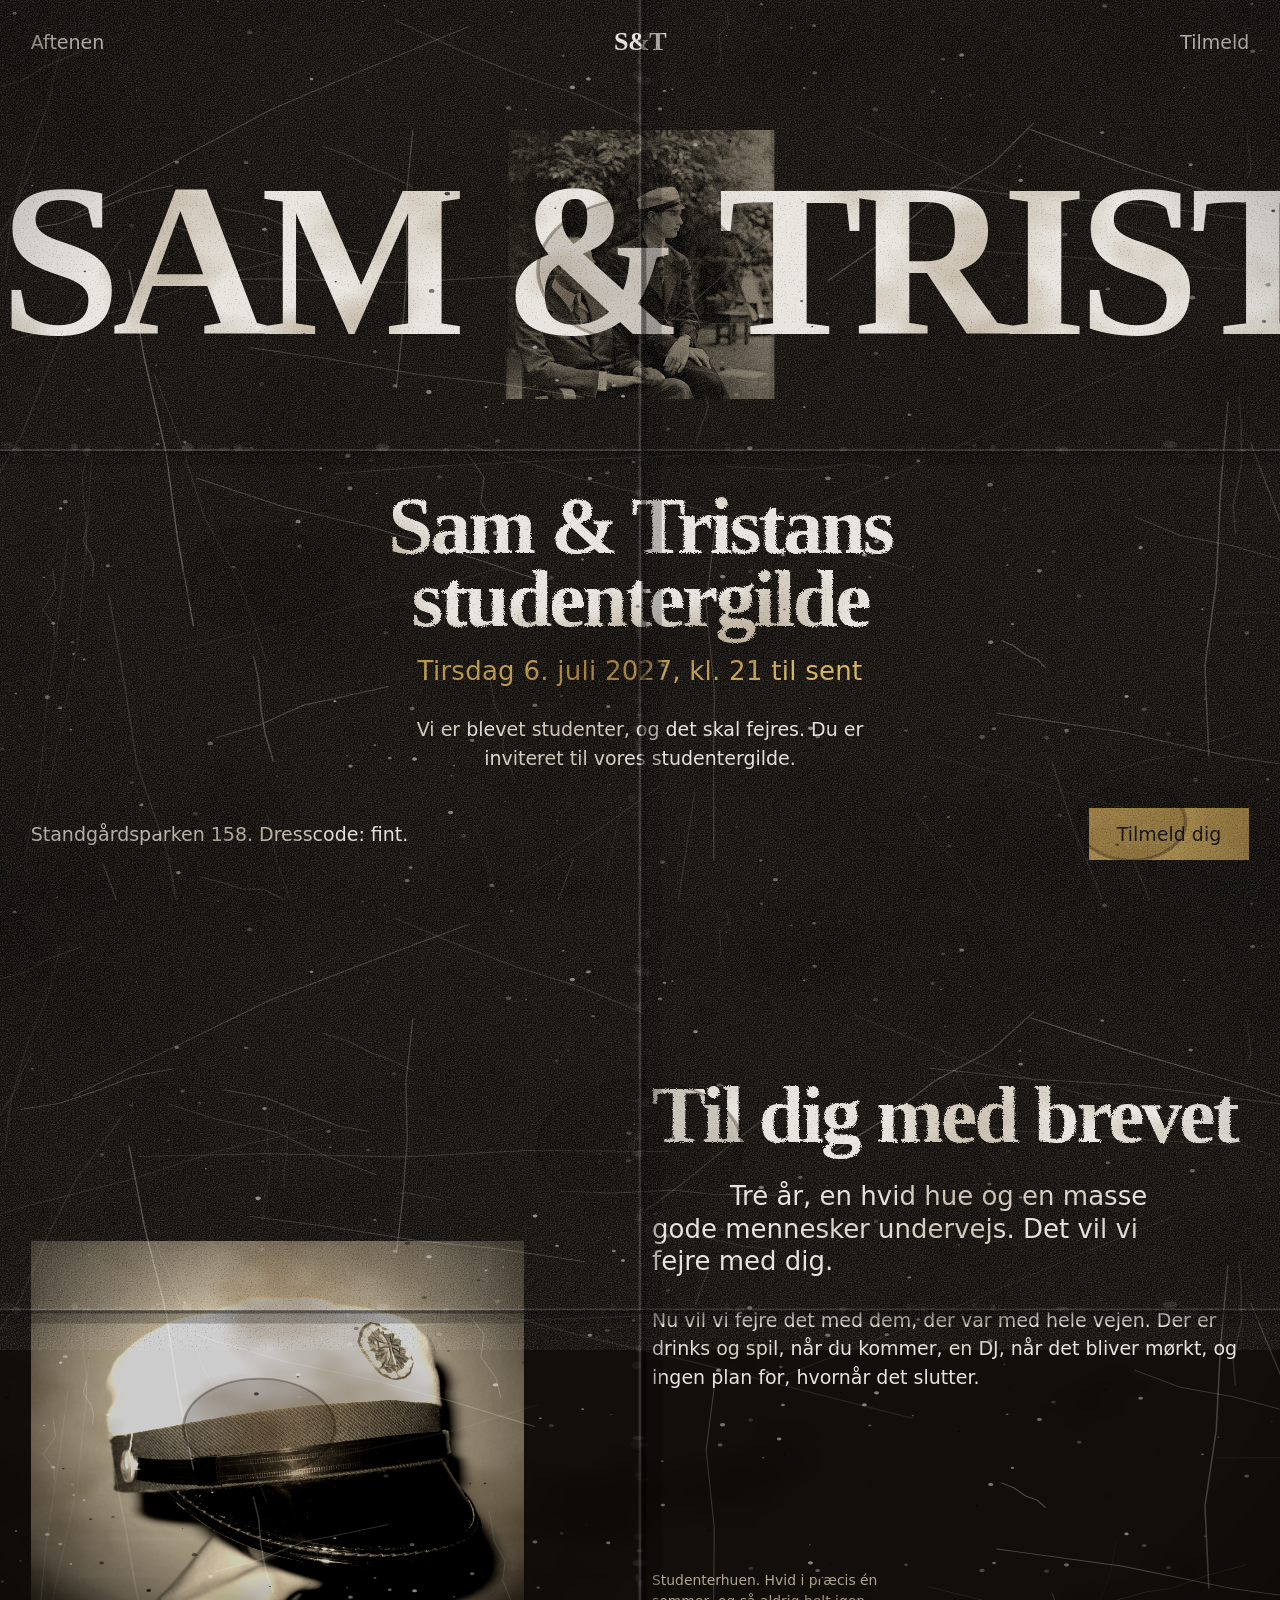
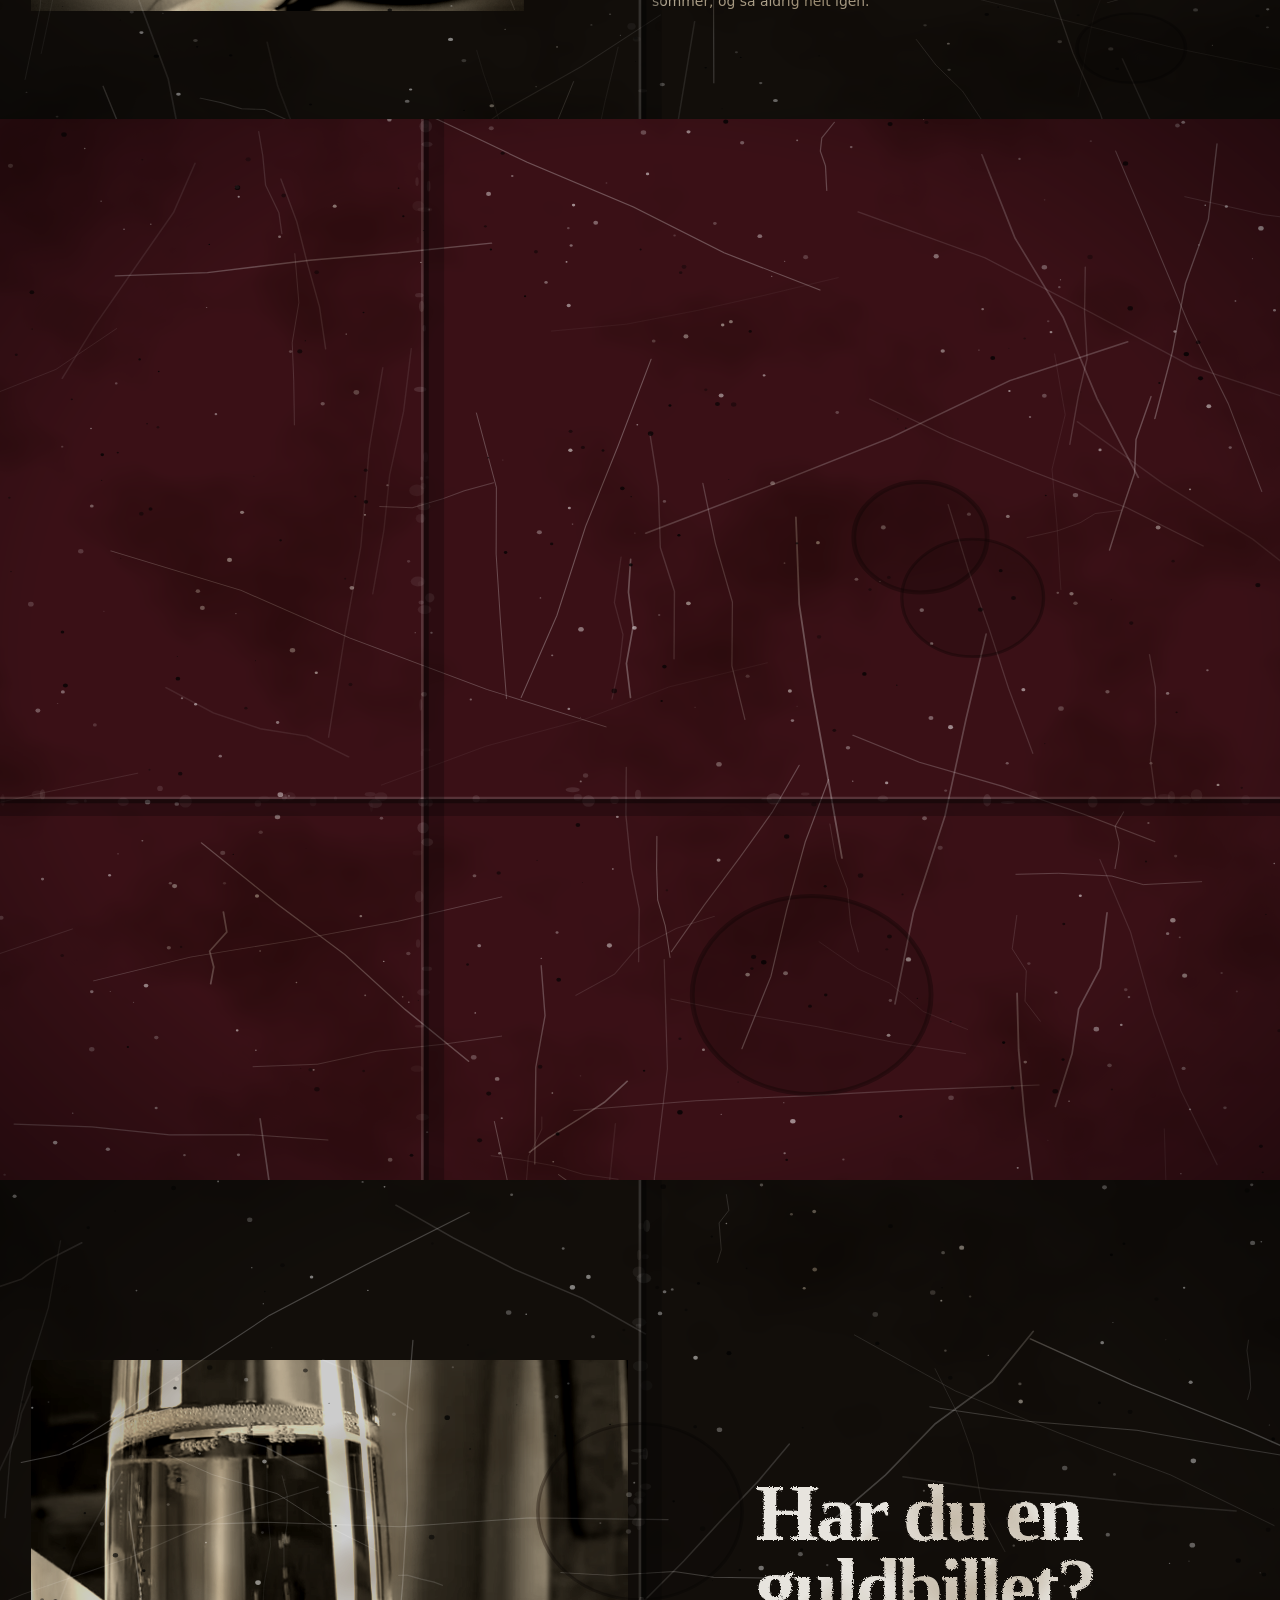
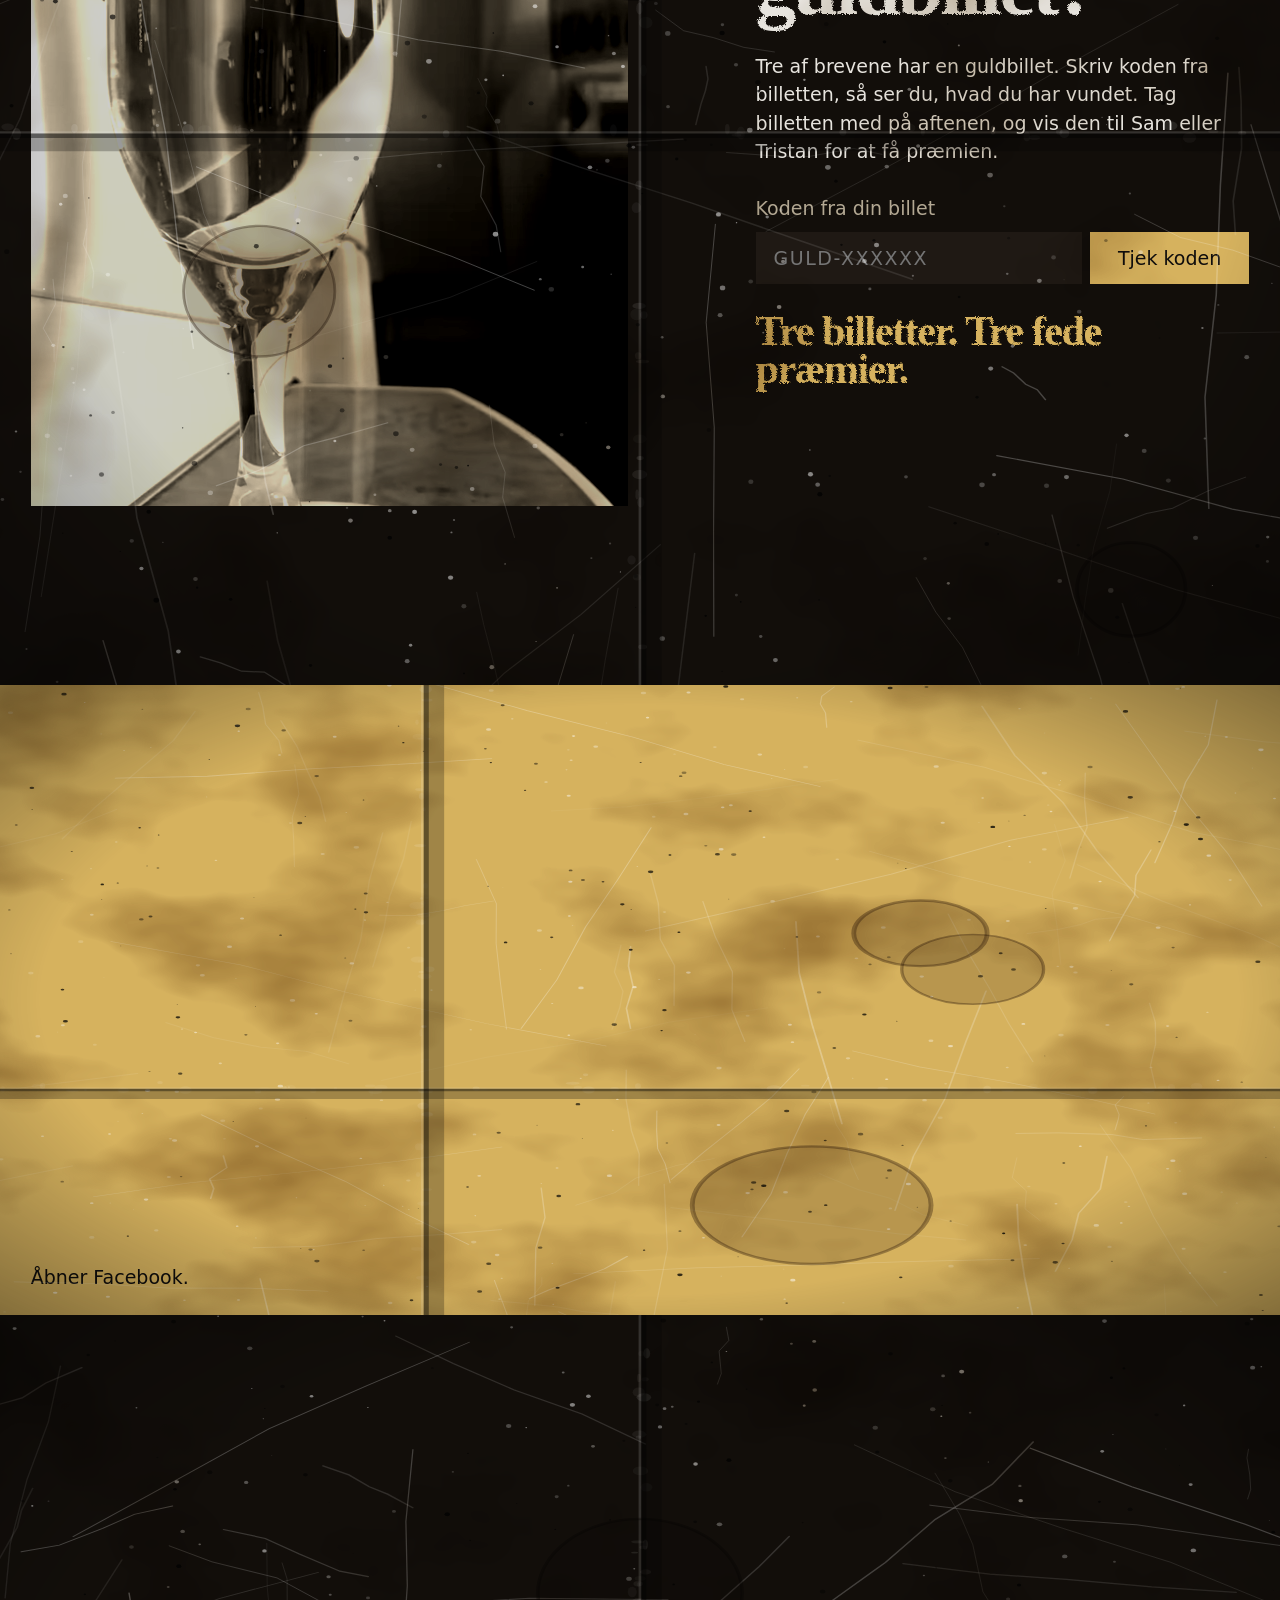
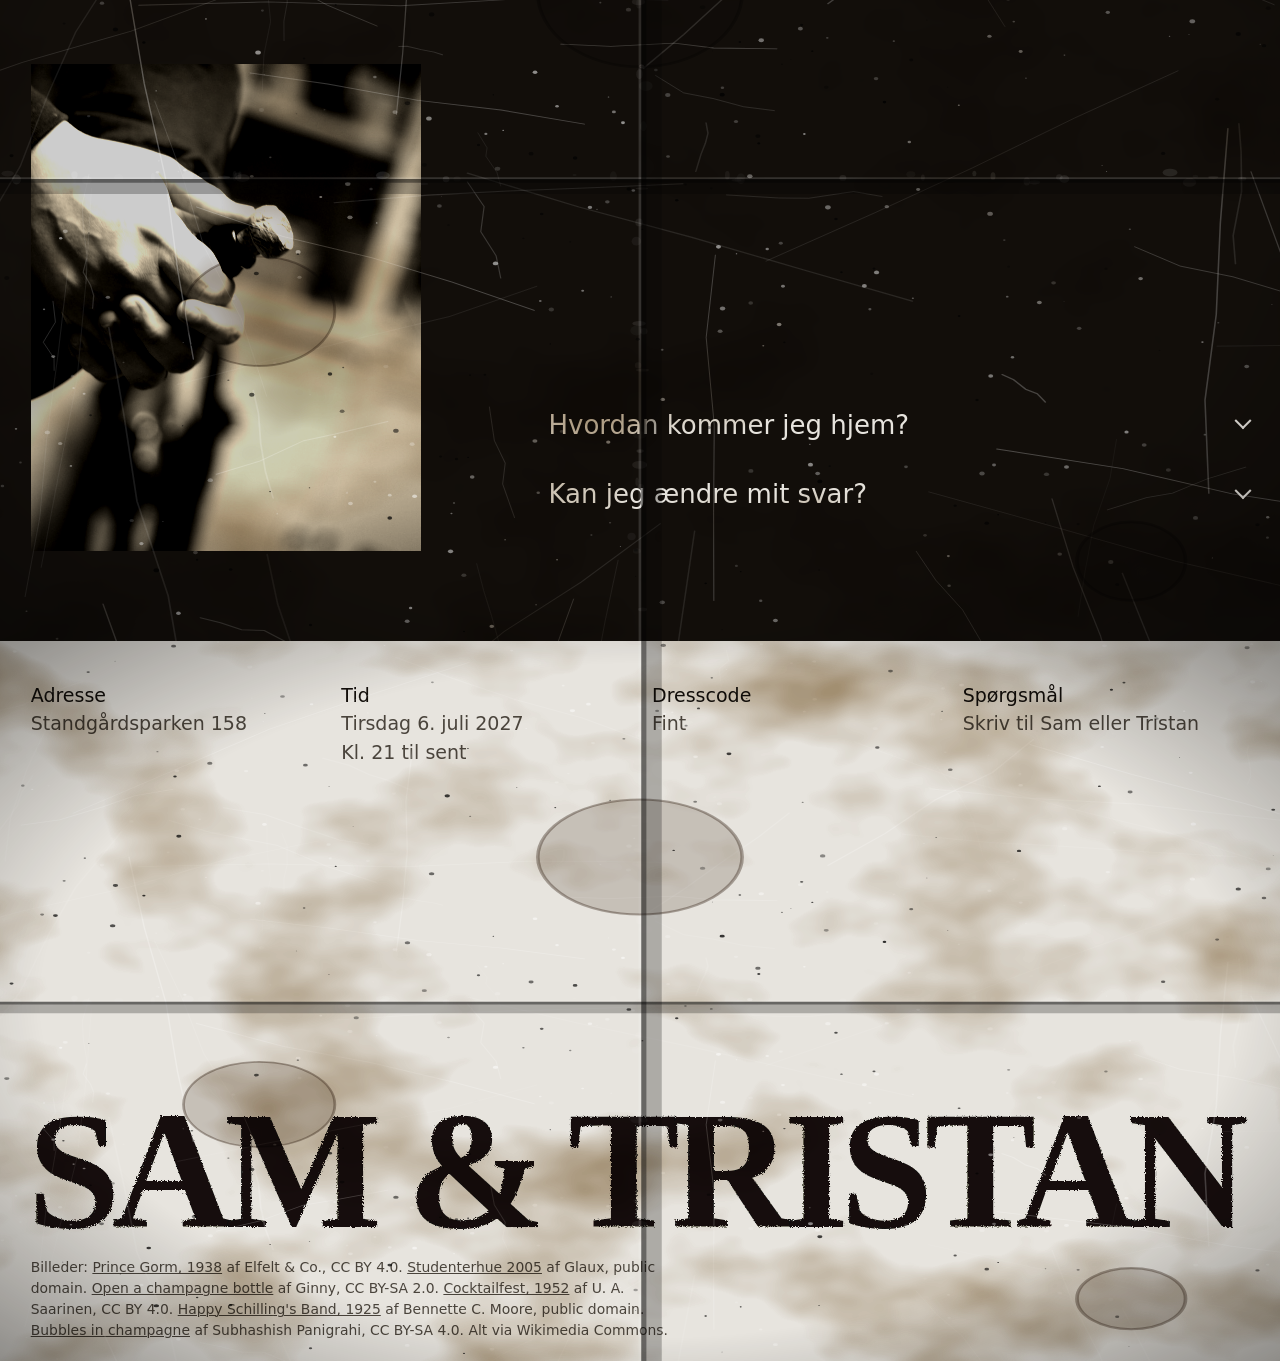
==== index.html @ 2fae8a79 "Slidt skattekort i stedet for tv-glitch: ridser, folder, pletter, slidte kanter og sepia-billeder på" ====
<!doctype html>
<html lang="da">
<head>
<meta charset="utf-8">
<meta name="viewport" content="width=device-width, initial-scale=1">
<title>Sam & Tristan Studentergilde</title>
<meta name="description" content="Sam & Tristans studentergilde. Tirsdag 6. juli 2027 kl. 21 til sent, Standgårdsparken 158. Dresscode fint.">
<meta name="robots" content="noindex">
<meta name="theme-color" content="#0f0d0c">
<link rel="preconnect" href="https://api.fontshare.com">
<link rel="preconnect" href="https://cdn.fontshare.com" crossorigin>
<link href="https://api.fontshare.com/v2/css?f[]=zodiak@800&display=swap" rel="stylesheet">
<link href="https://api.fontshare.com/v2/css?f[]=general-sans@400,500&display=swap" rel="stylesheet">
<link rel="stylesheet" href="style.css?v=7">
<script>document.documentElement.classList.add('js')</script>
</head>
<body>
<svg width="0" height="0" style="position:absolute" aria-hidden="true"><filter id="blaek" x="-2%" y="-2%" width="104%" height="104%"><feTurbulence type="fractalNoise" baseFrequency=".85" numOctaves="2" seed="7"/><feDisplacementMap in="SourceGraphic" scale="3.5"/></filter></svg>

<header class="hero">
  <nav class="topbar">
    <a href="#aftenen">Aftenen</a>
    <a class="monogram" href="#top" aria-label="Til toppen">S&amp;T</a>
    <a href="#tilmeld">Tilmeld</a>
  </nav>

  <div class="band" aria-hidden="true">
    <figure class="hero-photo">
      <img src="img/huen-1938.jpg" width="1037" height="1400" alt="">
    </figure>
    <div class="line line-ink"><div class="track"><span>Sam &amp; Tristan</span><i></i><span>Studentergilde</span><i></i><span>Sam &amp; Tristan</span><i></i><span>Studentergilde</span><i></i><span>Sam &amp; Tristan</span><i></i><span>Studentergilde</span><i></i><span>Sam &amp; Tristan</span><i></i><span>Studentergilde</span><i></i></div></div>
  </div>

  <div class="hero-copy" id="top">
    <h1 class="hero-title rough">Sam &amp; Tristans studentergilde</h1>
    <p class="hero-fact">Tirsdag 6. juli 2027, kl. 21 til sent</p>
    <p class="hero-lead">Vi er blevet studenter, og det skal fejres. Du er inviteret til vores studentergilde.</p>
  </div>

  <div class="hero-foot">
    <p>Standgårdsparken 158. Dresscode: fint.</p>
    <a class="btn" href="#tilmeld">Tilmeld dig</a>
  </div>
</header>

<main>

<section class="intro" aria-labelledby="intro-h">
  <div class="intro-text">
    <h2 id="intro-h" class="h-mid rough">Til dig med brevet</h2>
    <p class="statement">Tre år, en hvid hue og en masse gode mennesker undervejs. Det vil vi fejre med dig.</p>
    <p>Nu vil vi fejre det med dem, der var med hele vejen. Der er drinks og spil, når du kommer, en DJ, når det bliver mørkt, og ingen plan for, hvornår det slutter.</p>
  </div>
  <figure class="intro-photo">
    <img src="img/studenterhue.jpg" width="1400" height="1050" alt="En hvid studenterhue med rødt bånd og blank sort skygge" loading="lazy">
  </figure>
  <p class="intro-note">Studenterhuen. Hvid i præcis én sommer, og så aldrig helt igen.</p>
</section>

<section class="aftenen" id="aftenen" aria-labelledby="aftenen-h">
  <figure class="side side-l">
    <img src="img/orkester.jpg" width="1400" height="1093" alt="Et danseorkester i smoking poserer med instrumenter foran et flygel" loading="lazy">
  </figure>
  <div class="aftenen-col">
    <h2 id="aftenen-h" class="giant rough">Aftenen</h2>
    <div class="bars">
      <details open>
        <summary><span>Drinks, spil og hygge</span><b>21.00</b></summary>
        <ul>
          <li><span>Rød løber fra døren, og du bliver fotograferet</span><span>21.00</span></li>
          <li><span>Cocktails, øl og bobler</span><span>Hele aftenen</span></li>
          <li><span>Spil og konkurrencer</span><span>21.00 til 23.00</span></li>
          <li><span>Alkoholfrit står klar hele aftenen</span><span>Altid</span></li>
        </ul>
        <p>Kom til tiden. De første drinks er de bedste, og det er her, alle får sagt hej.</p>
      </details>
      <details>
        <summary><span>DJ set</span><b>23.00</b></summary>
        <ul>
          <li><span>Lyset går ned</span><span>23.00</span></li>
          <li><span>Tristan bag pulten</span><span>23.00 til sent</span></li>
          <li><span>Sidste sang</span><span>Når vi siger det</span></li>
        </ul>
        <p>Det er her, det går ned. Har du et ønske, så sig det til Tristan i løbet af aftenen.</p>
      </details>
      <details>
        <summary><span>Dresscode</span><b>Fint</b></summary>
        <ul>
          <li><span>Jakkesæt, skjorte eller kjole</span><span>Ja</span></li>
          <li><span>Pæne sko, du kan danse i</span><span>Ja</span></li>
          <li><span>Studenterhuen</span><span>Gerne</span></li>
        </ul>
      </details>
      <details>
        <summary><span>Stedet</span><b>Standgårdsparken 158</b></summary>
        <ul>
          <li><span>Adresse</span><span>Standgårdsparken 158</span></li>
          <li><span>Dørene åbner</span><span>21.00</span></li>
          <li><span>Svar senest</span><span>1. juli 2027</span></li>
        </ul>
        <p>Vi sender besked, hvis adressen ændrer sig. Tjek denne side igen dagen før.</p>
      </details>
      <details>
        <summary><span>Præmier</span><b>Hele natten</b></summary>
        <ul>
          <li><span>Tre guldbilletter</span><span>I brevene</span></li>
          <li><span>Præmier i løbet af natten</span><span>Overraskelse</span></li>
        </ul>
        <p>Tre af brevene har en guldbillet, og se længere nede, om din er en af dem. Der er flere ting at vinde i løbet af natten, men mere siger vi ikke.</p>
      </details>
    </div>
  </div>
  <figure class="side side-r">
    <img src="img/cocktailfest.jpg" width="1377" height="1400" alt="Gæster i hat og handsker taler sammen til en cocktailfest" loading="lazy">
  </figure>
</section>

<section class="guld" id="guldbillet" aria-labelledby="guld-h">
  <figure class="guld-photo">
    <video autoplay muted loop playsinline preload="metadata" poster="video/bobler.jpg" width="608" height="1080" aria-hidden="true"><source src="video/bobler.webm" type="video/webm"></video>
  </figure>
  <div class="guld-body">
    <h2 id="guld-h" class="h-big rough">Har du en guldbillet?</h2>
    <p>Tre af brevene har en guldbillet. Skriv koden fra billetten, så ser du, hvad du har vundet. Tag billetten med på aftenen, og vis den til Sam eller Tristan for at få præmien.</p>
    <form class="code" id="kode-form" autocomplete="off">
      <label for="kode">Koden fra din billet</label>
      <div class="code-row">
        <input id="kode" name="kode" placeholder="GULD-XXXXXX" maxlength="14" spellcheck="false" autocapitalize="characters" required>
        <button class="btn btn-gold" type="submit">Tjek koden</button>
      </div>
    </form>
    <div class="win" id="kode-svar" aria-live="polite"></div>
    <p class="h-mid rough prizes-tease">Tre billetter. Tre fede præmier.</p>
  </div>
</section>

<section class="tilmeld" id="tilmeld" aria-labelledby="tilmeld-h">
  <div class="rsvp">
    <div class="rsvp-top">
      <div>
        <h2 id="tilmeld-h" class="h-mid rough">Kommer du?</h2>
        <p>Vi samler svarene i en Facebook-begivenhed. Der kan du se, hvem der kommer, og vi skriver dér, hvis noget ændrer sig.</p>
      </div>
      <p class="rsvp-how">Tryk på Tilmeld, og svar Deltager eller Kan ikke deltage. Svar senest 1. juli 2027.</p>
    </div>
    <a class="bigword" href="https://fb.me/2iLRNu7Vm5uBAdh" target="_blank" rel="noopener"><span class="bw-text rough">Tilmeld</span><svg viewBox="0 0 48 48" aria-hidden="true"><path d="M12 36 36 12M16 12h20v20" fill="none" stroke="currentColor" stroke-width="4"/></svg></a>
    <p class="rsvp-hint">Åbner Facebook.</p>
  </div>
</section>

<section class="faq" aria-labelledby="faq-h">
  <h2 id="faq-h" class="h-big rough">Det du nok vil vide</h2>
  <figure class="faq-photo">
    <img src="img/champagne.jpg" width="1400" height="933" alt="Hænder der åbner en flaske champagne" loading="lazy">
  </figure>
  <div class="qs">
    <details><summary>Hvad betyder dresscode fint?</summary><p>Jakkesæt, skjorte eller kjole og sko, du kan danse i. Tænk middag et pænt sted. Studenterhuen må gerne komme med.</p></details>
    <details><summary>Må jeg tage nogen med?</summary><p>Invitationen gælder dig. Vil du gerne have en med, så skriv til en af os først, så finder vi ud af det.</p></details>
    <details><summary>Skal jeg have en gave med?</summary><p>Nej. Kom i godt humør og i fint tøj. Vil du alligevel have noget med, er en flaske altid velkommen i baren.</p></details>
    <details><summary>Hvad gør jeg med guldbilletten?</summary><p>Tag den med på aftenen, og vis den til Sam eller Tristan. Så får du præmien. Uden billet, ingen præmie.</p></details>
    <details><summary>Bliver der taget billeder?</summary><p>Ja. Der er rød løber fra døren, og vi har fotografer klar, når du ankommer. Billederne deler vi her på siden efter festen.</p></details>
    <details><summary>Hvordan kommer jeg hjem?</summary><p>Lav en aftale før du tager afsted, om kørsel, cykel eller taxa. Vi hjælper gerne med at ringe efter en vogn.</p></details>
    <details><summary>Kan jeg ændre mit svar?</summary><p>Ja. Gå ind på Facebook-begivenheden, og skift dit svar. Det kan du gøre helt frem til festen.</p></details>
  </div>
</section>

</main>

<footer class="foot">
  <div class="foot-cols">
    <div><p>Adresse</p><p>Standgårdsparken 158</p></div>
    <div><p>Tid</p><p>Tirsdag 6. juli 2027</p><p>Kl. 21 til sent</p></div>
    <div><p>Dresscode</p><p>Fint</p></div>
    <div><p>Spørgsmål</p><p>Skriv til Sam eller Tristan</p></div>
  </div>
  <p class="wordmark rough" aria-hidden="true">Sam &amp; Tristan</p>
  <p class="credits">Billeder: <a href="https://commons.wikimedia.org/wiki/File:Prince_Harald_and_Prince_Gorm_of_Denmark,_1938.jpg">Prince Gorm, 1938</a> af Elfelt &amp; Co., CC BY 4.0. <a href="https://commons.wikimedia.org/wiki/File:Studenterhue_gymnasiet_2005.JPG">Studenterhue 2005</a> af Glaux, public domain. <a href="https://commons.wikimedia.org/w/index.php?curid=91272451">Open a champagne bottle</a> af Ginny, CC BY-SA 2.0. <a href="https://commons.wikimedia.org/wiki/File:President_Paasikivi%27s_cocktail_party_for_guests_of_the_Olympic_Games_1952_(JOKAUAS2_1447-5).tif">Cocktailfest, 1952</a> af U. A. Saarinen, CC BY 4.0. <a href="https://commons.wikimedia.org/wiki/File:Happy_Schilling%27s_Band_at_the_Beverly_Gardens.jpg">Happy Schilling's Band, 1925</a> af Bennette C. Moore, public domain. <a href="https://commons.wikimedia.org/wiki/File:Bubbles_in_champagne.webm">Bubbles in champagne</a> af Subhashish Panigrahi, CC BY-SA 4.0. Alt via Wikimedia Commons.</p>
</footer>

<script src="app.js?v=4"></script>
</body>
</html>
---- style.css ----
:root {
  --bg: #0f0d0c;
  --surface: #1c1916;
  --ink: #e7e4de;
  --muted: #b3a893;
  --accent: #d6b25e;
  --accent-ink: #0f0d0c;
  --wine: #3a1016;
  --wine-step: #4b1820;

  --display: "Gambarino", "Times New Roman", serif;
  --text: "General Sans", system-ui, sans-serif;

  --step-small: clamp(0.8125rem, 0.79rem + 0.1vw, 0.875rem);
  --step-body: clamp(1.0625rem, 1rem + 0.25vw, 1.1875rem);
  --step-lead: clamp(1.25rem, 1.1rem + 0.7vw, 1.625rem);
  --step-head: clamp(2rem, 1.3rem + 3.2vw, 4rem);

  --m: clamp(20px, 2.4vw, 32px);
  --gap: clamp(120px, 14vw, 200px);
  --ease: cubic-bezier(.2, .7, .2, 1);
  --grain: url("data:image/svg+xml,%3Csvg xmlns='http://www.w3.org/2000/svg' width='220' height='220'%3E%3Cfilter id='n'%3E%3CfeTurbulence type='fractalNoise' baseFrequency='.9' numOctaves='3' stitchTiles='stitch'/%3E%3CfeColorMatrix type='saturate' values='0'/%3E%3C/filter%3E%3Crect width='100%25' height='100%25' filter='url(%23n)' opacity='.16'/%3E%3C/svg%3E");
}

*, *::before, *::after { box-sizing: border-box; }
html { -webkit-text-size-adjust: 100%; scroll-behavior: smooth; }
body {
  margin: 0;
  background: var(--bg);
  color: var(--ink);
  font: 400 var(--step-body)/1.5 var(--text);
  overflow-x: clip;
  background-image: var(--grain);
}
img { display: block; max-width: 100%; height: auto; }
h1, h2, h3, p, figure, dl, dd, ul { margin: 0; padding: 0; }
ul { list-style: none; }
a { color: inherit; }
::selection { background: var(--accent); color: var(--accent-ink); }
:focus-visible { outline: 3px solid var(--accent); outline-offset: 3px; }

.sr {
  position: absolute; width: 1px; height: 1px; overflow: hidden; /* taste-skill-ignore */
  clip: rect(0 0 0 0); white-space: nowrap;
}


/* Alle fotos får samme rå sort-hvide behandling */
figure { position: relative; overflow: hidden; background: var(--surface); }
figure::after {
  content: ""; position: absolute; inset: 0; pointer-events: none;
  background-image: var(--grain), var(--grain); background-size: 220px, 140px;
  mix-blend-mode: overlay; opacity: .9;
}
figure img, figure video {
  display: block;
  width: 100%; height: 100%; object-fit: cover;
  filter: grayscale(1) contrast(1.3) brightness(.9);
}

.h-big {
  font: 400 var(--step-head)/.95 var(--display);
  letter-spacing: -.02em;
  max-width: 14ch;
}
.h-mid {
  font: 400 var(--step-head)/.95 var(--display);
  letter-spacing: -.02em;
}

.btn {
  display: inline-flex; align-items: center; justify-content: center;
  min-height: 52px; padding: 0 28px;
  background: var(--accent); color: var(--accent-ink);
  font: 500 var(--step-body)/1 var(--text); text-decoration: none;
  border: 0; border-radius: 0; cursor: pointer;
  transition: background-color .18s, color .18s, transform .18s var(--ease);
}
.btn:hover { background: var(--ink); }
.btn:active { transform: scale(.97); }

/* ---------- Hero ---------- */
.hero {
  --sq: clamp(240px, 24vw, 360px);
  --fs: clamp(120px, 15vw, 230px);
  position: relative;
  min-height: 100svh;
  display: grid;
  grid-template-rows: auto 1fr auto auto;
  padding: 0 0 40px;
}
.topbar {
  display: grid; grid-template-columns: 1fr auto 1fr; align-items: center;
  padding: 28px var(--m) 0;
}
.topbar a { text-decoration: none; transition: color .18s; }
.topbar a:hover { color: var(--accent); }
.topbar a:last-child { justify-self: end; }
.monogram { font: 400 var(--step-lead)/1 var(--display); letter-spacing: -.02em; }

.band {
  position: relative; align-self: center;
  height: var(--sq);
  margin-top: 6vh;
  display: grid; place-items: center;
}
.hero-photo {
  position: absolute; left: 50%; top: 0;
  width: var(--sq); height: var(--sq);
  transform: translateX(-50%);
}
.hero-photo img {
  object-position: 68% 14%;
  filter: grayscale(1) contrast(1.25) brightness(.6);
  animation: drift 18s ease-in-out infinite alternate;
}
.line {
  position: absolute; left: 0; right: 0; top: 50%;
  transform: translateY(-52%);
  overflow: hidden; white-space: nowrap;
  font: 400 var(--fs)/1 var(--display);
  letter-spacing: -.03em;
}

.track {
  display: inline-flex; align-items: center; gap: .28em;
  padding-right: .28em;
  animation: slide 60s linear infinite;
}
.track i {
  display: inline-block; width: .16em; height: .16em;
  border-radius: 50%; background: currentColor;
}
@keyframes slide { to { transform: translateX(-50%); } }
@keyframes drift { from { transform: scale(1.02); } to { transform: scale(1.1) translateY(-2%); } }

.hero-copy {
  text-align: center;
  padding: 64px var(--m) 48px;
  display: grid; justify-items: center; gap: 16px;
}
.hero-title { font: 400 var(--step-head)/.95 var(--display); letter-spacing: -.02em; }
.hero-fact { font-size: var(--step-lead); color: var(--accent); }
.hero-lead { max-width: 40ch; margin-top: 8px; }
.hero-foot {
  display: flex; justify-content: space-between; align-items: center; gap: 24px;
  padding: 0 var(--m);
}

/* ---------- Intro ---------- */
.intro {
  display: grid;
  grid-template-columns: repeat(12, 1fr);
  column-gap: 24px;
  padding: var(--gap) var(--m) calc(var(--gap) * .6);
}
.intro-text { grid-column: 7 / 13; display: grid; gap: 28px; align-content: start; }
.statement {
  font-size: var(--step-lead);
  line-height: 1.25; text-indent: 3em; max-width: 30ch;
}
.intro-text p:last-child { max-width: 52ch; }
.intro-photo {
  grid-column: 1 / 6; grid-row: 1 / 3;
  aspect-ratio: 4 / 3; align-self: start;
  margin-top: 18vh;
}
.intro-note {
  grid-column: 7 / 10; grid-row: 2;
  align-self: end; font-size: var(--step-small); color: var(--muted); max-width: 26ch;
}

/* ---------- Aftenen ---------- */
.aftenen {
  background: var(--wine);
  display: grid;
  grid-template-columns: 1fr minmax(0, 600px) 1fr;
  gap: clamp(24px, 3vw, 56px);
  padding: var(--gap) var(--m);
  align-items: start;
}
.side { aspect-ratio: 4 / 5; }
.side-l { margin-top: 30vh; }
.side-r { margin-top: 8vh; }
.aftenen-col { container-type: inline-size; }
.giant {
  font: 400 27cqw/.8 var(--display);
  letter-spacing: -.04em;
  margin-left: -.03em;
}
.bars { margin-top: 28px; display: grid; gap: 6px; }
.bars details { background: var(--wine-step); }
.bars summary {
  list-style: none; cursor: pointer;
  display: grid; grid-template-columns: minmax(0, 1fr) auto minmax(0, 1fr); align-items: center; gap: 16px;
  min-height: 60px; padding: 0 20px;
  font-weight: 500;
  transition: background-color .18s;
}
.bars summary::-webkit-details-marker { display: none; }
.bars summary b { justify-self: center; text-align: center; font-weight: 400; color: var(--muted); font-variant-numeric: tabular-nums; }
.bars summary::after { justify-self: end; content: "+"; font: 400 var(--step-lead)/1 var(--text); margin-left: 8px; transition: transform .25s var(--ease); }
.bars details[open] summary::after { transform: rotate(45deg); }
.bars summary:hover { background: #561d26; }
.bars ul { padding: 4px 20px 0; display: grid; gap: 14px; }
.bars li { display: flex; justify-content: space-between; gap: 16px; font-variant-numeric: tabular-nums; }
.bars li span:last-child { text-align: right; color: var(--muted); }
.bars details p { padding: 16px 20px 22px; max-width: 48ch; }
.bars details ul:last-child { padding-bottom: 22px; }

/* ---------- Guldbillet ---------- */
.guld {
  display: grid;
  grid-template-columns: repeat(12, 1fr);
  column-gap: 24px;
  padding: var(--gap) var(--m);
  align-items: center;
}
.guld-photo { grid-column: 1 / 7; aspect-ratio: 4 / 5; }
.guld-photo img { object-position: 40% 50%; }
.guld-body { grid-column: 8 / 13; display: grid; gap: 28px; }
.guld-body > p { max-width: 46ch; }
.code label { display: block; margin-bottom: 10px; color: var(--muted); }
.code-row { display: flex; gap: 8px; flex-wrap: wrap; }
.code input {
  flex: 1 1 200px; min-height: 52px; padding: 0 16px;
  background: var(--surface); color: var(--ink);
  border: 2px solid var(--surface); border-radius: 0;
  font: 500 var(--step-body)/1 var(--text); letter-spacing: .08em; text-transform: uppercase;
  transition: border-color .18s;
}
.code input:focus { outline: none; border-color: var(--accent); }
.win:empty { display: none; }
.win {
  padding: 24px; background: var(--surface);
}
.win.ja { background: var(--accent); color: var(--accent-ink); }
.win strong { display: block; font: 400 var(--step-head)/.95 var(--display); letter-spacing: -.02em; margin-bottom: 12px; }
.prizes { display: grid; grid-template-columns: repeat(3, 1fr); gap: 20px; }
.prizes dt { font: 400 var(--step-lead)/1.05 var(--display); margin-bottom: 8px; color: var(--accent); }
.prizes dd { font-size: var(--step-small); color: var(--muted); }

/* ---------- Tilmeld ---------- */
.tilmeld { background: var(--accent) var(--grain); color: var(--accent-ink); }
.aftenen { background-image: var(--grain); }
.rsvp { padding: 48px var(--m) 24px; min-height: 70svh; display: grid; grid-template-rows: auto 1fr auto auto; }
.rsvp-top { display: grid; grid-template-columns: 1fr 1fr; gap: 40px; align-items: start; }
.rsvp-top p { margin-top: 14px; max-width: 40ch; }
.rsvp-top .rsvp-how { margin-top: 0; font-size: var(--step-lead); line-height: 1.3; max-width: 26ch; }
.bigword {
  grid-row: 3; align-self: end;
  display: flex; align-items: flex-end; justify-content: space-between; gap: 2vw;
  width: 100%; margin-top: 48px;
  color: inherit; text-decoration: none;
  font: 400 24vw/.78 var(--display); letter-spacing: -.045em;
  transition: color .15s;
}
.bigword svg { width: clamp(32px, 4vw, 56px); flex: none; margin-bottom: 2.4vw; transition: transform .25s var(--ease); }
.bigword:hover, .bigword:focus-visible { color: var(--ink); outline: none; }
.bigword:hover svg { transform: translate(6px, -6px); }
.bigword:active .bw-text { transform: scale(.985); }
.bw-text { display: inline-block; transform-origin: left bottom; transition: transform .15s; }
.rsvp-hint { grid-row: 4; margin-top: 12px; }

/* ---------- FAQ ---------- */
.faq {
  display: grid; grid-template-columns: repeat(12, 1fr); column-gap: 24px;
  padding: var(--gap) var(--m) calc(var(--gap) * .5);
}
.faq h2 { grid-column: 1 / 13; max-width: none; }
.qs { grid-column: 6 / 13; grid-row: 2; margin-top: 80px; display: grid; gap: 12px; align-content: start; }
.faq-photo { grid-column: 1 / 5; grid-row: 2; margin-top: 96px; aspect-ratio: 4 / 5; }
.faq-photo img { object-position: 55% 50%; }
.qs details { margin: 0 calc(min(24px, var(--m)) * -1); padding: 12px min(24px, var(--m)); transition: background-color .2s; }
.qs details[open] { background: var(--surface); }
.qs summary {
  list-style: none; cursor: pointer;
  display: flex; justify-content: space-between; align-items: center; gap: 20px;
  font-size: var(--step-lead); line-height: 1.3;
  transition: color .18s;
}
.qs summary:hover { color: var(--accent); }
.qs summary::-webkit-details-marker { display: none; }
.qs summary::after {
  content: ""; flex: none; width: 12px; height: 12px;
  border-right: 2px solid currentColor; border-bottom: 2px solid currentColor;
  transform: rotate(45deg) translate(-3px, -3px); transition: transform .25s var(--ease);
}
.qs details[open] summary::after { transform: rotate(225deg); }
.qs p { padding: 14px 0 8px; max-width: 48ch; }

/* ---------- Footer ---------- */
.foot {
  min-height: 80svh;
  display: grid; grid-template-rows: auto 1fr auto auto;
  background: var(--ink) var(--grain); color: var(--bg);
  padding: 40px var(--m) 20px;
}
.foot-cols { display: grid; grid-template-columns: repeat(4, 1fr); gap: 24px; }

.foot-cols p:first-child { font-weight: 500; }
.foot-cols p + p { color: #4a443c; }
.wordmark {
  grid-row: 3; justify-self: start; width: max-content;
  font: 400 15.6vw/.8 var(--display); letter-spacing: -.04em;
  white-space: nowrap; margin-left: -.02em;
}
.credits { grid-row: 4; margin-top: 20px; font-size: var(--step-small); color: #4a443c; max-width: 75ch; }
.credits a { text-decoration-thickness: 1px; }

/* ---------- Motion ---------- */
.js .rv { opacity: 0; transform: translateY(24px); transition: opacity .8s var(--ease), transform .8s var(--ease); transition-delay: var(--d, 0ms); }
.js .rv.in { opacity: 1; transform: none; }

@media (prefers-reduced-motion: reduce) {
  html { scroll-behavior: auto; }
  .track { animation: none; }
  .hero-photo img { animation: none; }
  .js .rv { opacity: 1; transform: none; transition: none; }
}

/* ---------- Tablet ---------- */
@media (max-width: 1000px) {
  .aftenen { grid-template-columns: 1fr 1fr; }
  .aftenen-col { grid-column: 1 / 3; grid-row: 1; }
  .side-l, .side-r { margin-top: 0; }
  .guld-photo { grid-column: 1 / 13; aspect-ratio: 16 / 10; margin-bottom: 48px; }
  .guld-body { grid-column: 1 / 13; }
  .qs { grid-column: 5 / 13; }
  .foot { min-height: 0; row-gap: 20svh; }
}

/* ---------- Telefon ---------- */
@media (max-width: 640px) {
  .hero { --sq: 46vw; --fs: 30vw; padding-bottom: 20px; }
  .band { margin-top: 10vh; }
  .hero-copy { padding: 56px var(--m) 32px; }

  .hero-foot { flex-direction: column; align-items: stretch; text-align: center; gap: 16px; }
  .hero-foot .btn { width: 100%; }

  .intro { display: block; }
  .statement { text-indent: 0; }
  .intro-photo { width: 64%; margin: 48px 0 0 auto; aspect-ratio: 4 / 5; }
  .intro-note { margin-top: 16px; }

  .aftenen { padding-left: 16px; padding-right: 16px; gap: 16px; }
  .side { aspect-ratio: 1; }

  .guld-photo { aspect-ratio: 4 / 5; }
  .prizes { grid-template-columns: 1fr; gap: 16px; }

  .rsvp { min-height: 0; }
  .rsvp-top { grid-template-columns: 1fr; gap: 28px; }
  .bigword { font-size: 25vw; margin-top: 56px; }

  .qs { grid-column: 1 / 13; grid-row: 3; margin-top: 48px; }
  .faq-photo { grid-column: 4 / 13; margin-top: 40px; }
  .qs details { margin: 0 calc(var(--m) * -1); padding: 12px var(--m); }


  .foot-cols { grid-template-columns: 1fr 1fr; row-gap: 32px; }
}

/* ---------- Rå udgave: tungere skrift, grovere korn ----------
   Alt herunder kan slettes for at komme tilbage til den rolige udgave. */
:root {
  --display: "Zodiak", "Gambarino", "Times New Roman", serif;
  --step-head: clamp(2.5rem, 1.4rem + 4.6vw, 5.75rem);
  --grain: url("data:image/svg+xml,%3Csvg xmlns='http://www.w3.org/2000/svg' width='260' height='260'%3E%3Cfilter id='n'%3E%3CfeTurbulence type='fractalNoise' baseFrequency='.62' numOctaves='3' stitchTiles='stitch'/%3E%3CfeColorMatrix type='saturate' values='0'/%3E%3C/filter%3E%3Crect width='100%25' height='100%25' filter='url(%23n)' opacity='.3'/%3E%3C/svg%3E");
}
body { background-size: 260px; }
figure::after { background-size: 260px, 120px; opacity: 1; }
figure img, figure video { filter: grayscale(1) contrast(1.6) brightness(.82); }
.hero-photo img { filter: grayscale(1) contrast(1.5) brightness(.55); }

.hero-title, .h-big, .h-mid, .giant, .win strong, .prizes dt, .monogram, .wordmark, .line, .bigword {
  font-weight: 800;
}
.rough { filter: url(#blaek); }

.hero { --fs: clamp(130px, 17vw, 280px); }
.line { text-transform: uppercase; letter-spacing: -.04em; }
.hero-title { letter-spacing: -.035em; line-height: .9; max-width: 16ch; }
.h-big, .h-mid { letter-spacing: -.035em; line-height: .9; }
.aftenen-col { min-width: 0; }
.giant { font-size: 19.5cqw; text-transform: uppercase; letter-spacing: -.05em; line-height: .82; }
.bigword { font-size: 17vw; text-transform: uppercase; letter-spacing: -.05em; }
.hero { --sq: clamp(220px, 21vw, 320px); }
.hero-copy { padding-top: 44px; padding-bottom: 36px; }
.band { margin-top: 3vh; }
.wordmark { text-transform: uppercase; letter-spacing: -.05em; }
.hero-fact { font-weight: 500; letter-spacing: .01em; }
.prizes-tease { color: var(--accent); font-size: clamp(1.75rem, 1.2rem + 1.8vw, 2.75rem); }

@media (max-width: 1000px) {
  .aftenen { grid-template-columns: minmax(0, 1fr) minmax(0, 1fr); }
  .bigword { font-size: 15vw; }
  .rsvp-top .rsvp-how { font-size: var(--step-body); }
}
@media (max-width: 640px) {
  .hero { --fs: 26vw; }
  .bigword { font-size: 16vw; }
  .hero { --sq: 46vw; }
}

/* ---------- Filmkorn over alt ----------
   Ét lag korn ligger over hele siden, også tekst og billeder, i stedet for korn i baggrundene.
   Slet denne blok for at komme tilbage til korn kun i baggrunden. */
:root {
  --film: url("data:image/svg+xml,%3Csvg xmlns='http://www.w3.org/2000/svg' width='240' height='240'%3E%3Cfilter id='f'%3E%3CfeTurbulence type='fractalNoise' baseFrequency='.78' numOctaves='3' stitchTiles='stitch'/%3E%3CfeColorMatrix type='saturate' values='0'/%3E%3CfeComponentTransfer%3E%3CfeFuncR type='linear' slope='3.2' intercept='-1.1'/%3E%3CfeFuncG type='linear' slope='3.2' intercept='-1.1'/%3E%3CfeFuncB type='linear' slope='3.2' intercept='-1.1'/%3E%3C/feComponentTransfer%3E%3C/filter%3E%3Crect width='100%25' height='100%25' filter='url(%23f)'/%3E%3C/svg%3E");
}
body, .aftenen, .tilmeld, .foot { background-image: none; }
figure::after { display: none; }
body::after {
  content: ""; position: fixed; z-index: 100; pointer-events: none;
  inset: -50%; width: 200%; height: 200%;
  background-image: var(--film); background-size: 240px;
  opacity: .22; mix-blend-mode: hard-light;
  animation: korn 1s steps(8) infinite;
  will-change: transform;
}
@keyframes korn {
  0% { transform: translate(0, 0); }
  12% { transform: translate(-3%, 2%); }
  25% { transform: translate(2%, -4%); }
  37% { transform: translate(-4%, -1%); }
  50% { transform: translate(3%, 3%); }
  62% { transform: translate(-2%, 4%); }
  75% { transform: translate(4%, -2%); }
  87% { transform: translate(-1%, -3%); }
  100% { transform: translate(0, 0); }
}
@media (prefers-reduced-motion: reduce) { body::after { animation: none; } }

/* ---------- Slidt skattekort: ridser, folder, pletter og slidte kanter ----------
   Teksturerne laves af tools/slid.py. Slet denne blok for at fjerne looket. */
:root { --bg: #120e0a; --surface: #1f1914; }
.hero, main > section, .foot { position: relative; }
.hero::before, main > section::before, .foot::before,
.hero::after, main > section::after, .foot::after {
  content: ""; position: absolute; inset: 0; z-index: 3; pointer-events: none;
  background-size: 100% 100%; background-repeat: no-repeat;
}
.hero::before, main > section::before, .foot::before { background-image: url(img/slid-lys-a.svg); mix-blend-mode: screen; opacity: .9; }
.hero::after, main > section::after, .foot::after { background-image: url(img/slid-mork-a.svg); mix-blend-mode: multiply; }
main > section:nth-child(even)::before { background-image: url(img/slid-lys-b.svg); }
main > section:nth-child(even)::after { background-image: url(img/slid-mork-b.svg); }
figure img, figure video { filter: grayscale(1) sepia(.5) contrast(1.45) brightness(.8); }
.hero-photo img { filter: grayscale(1) sepia(.5) contrast(1.4) brightness(.55); }
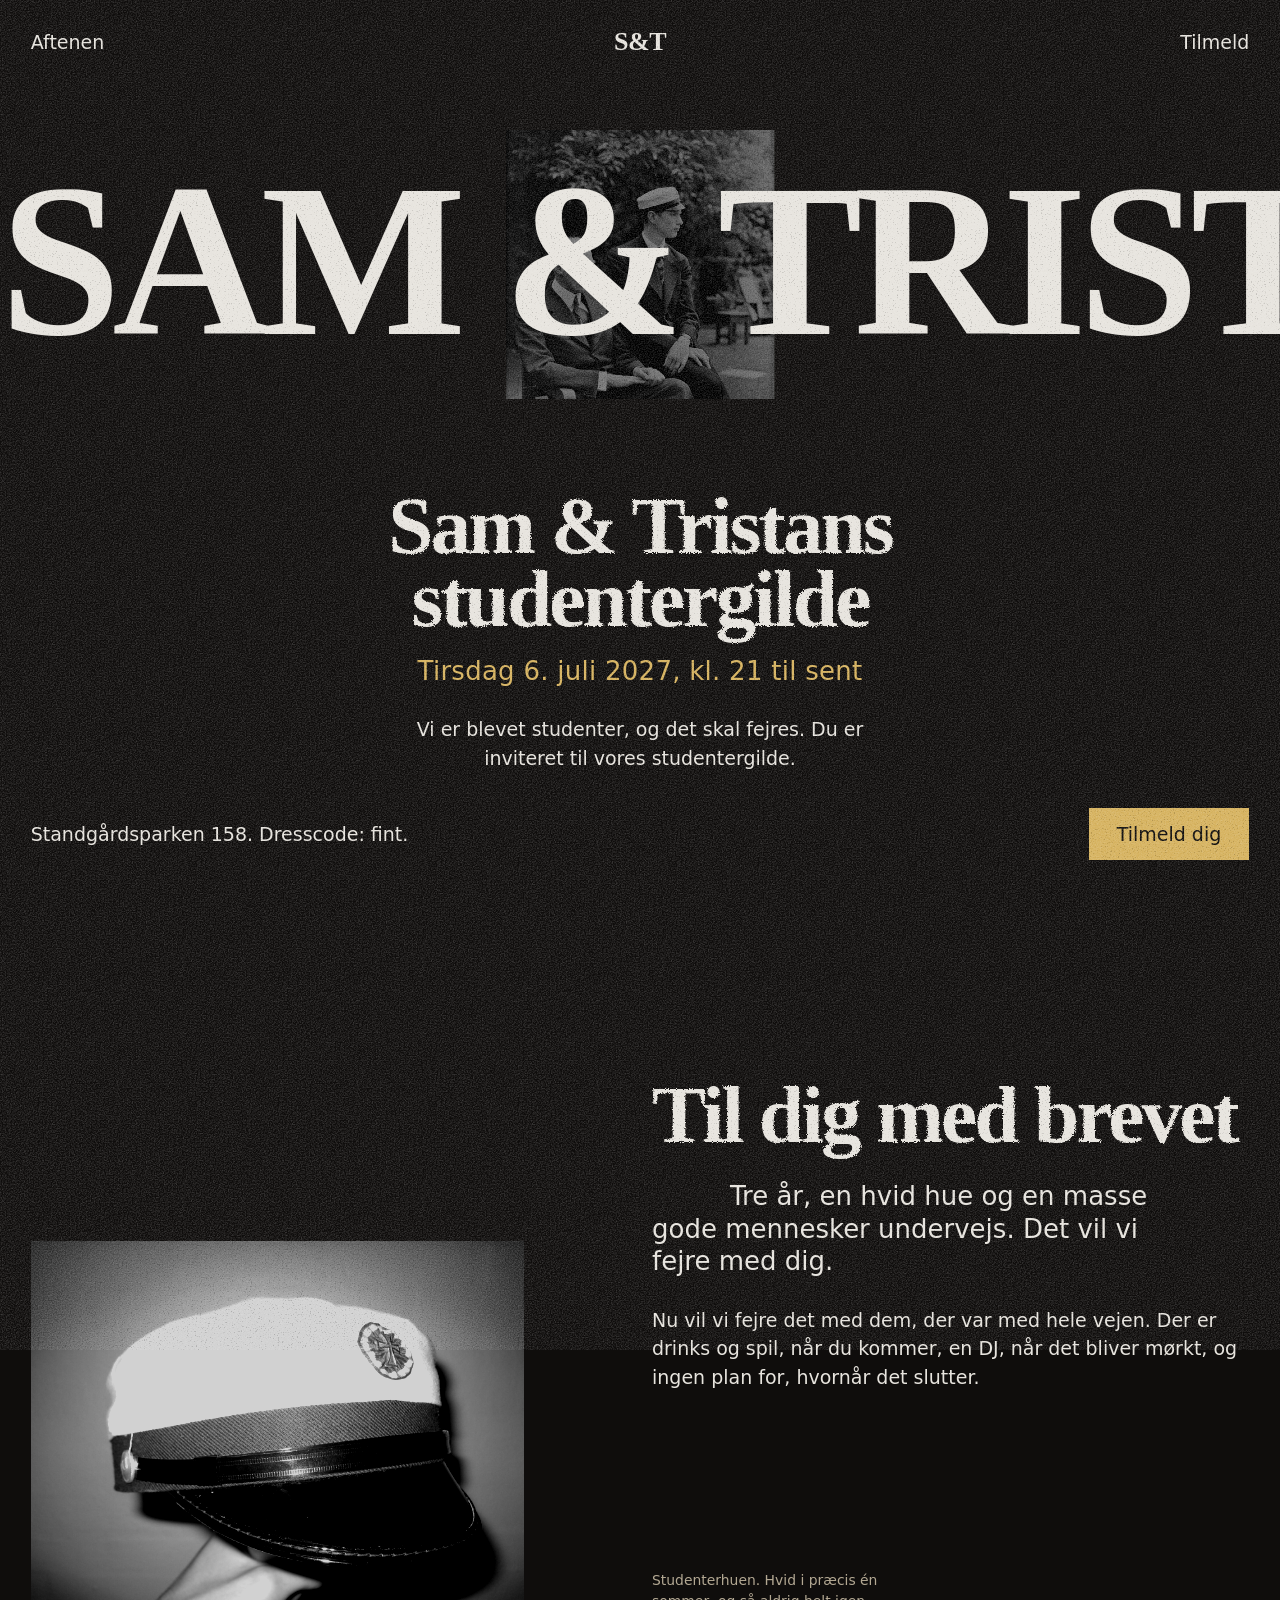
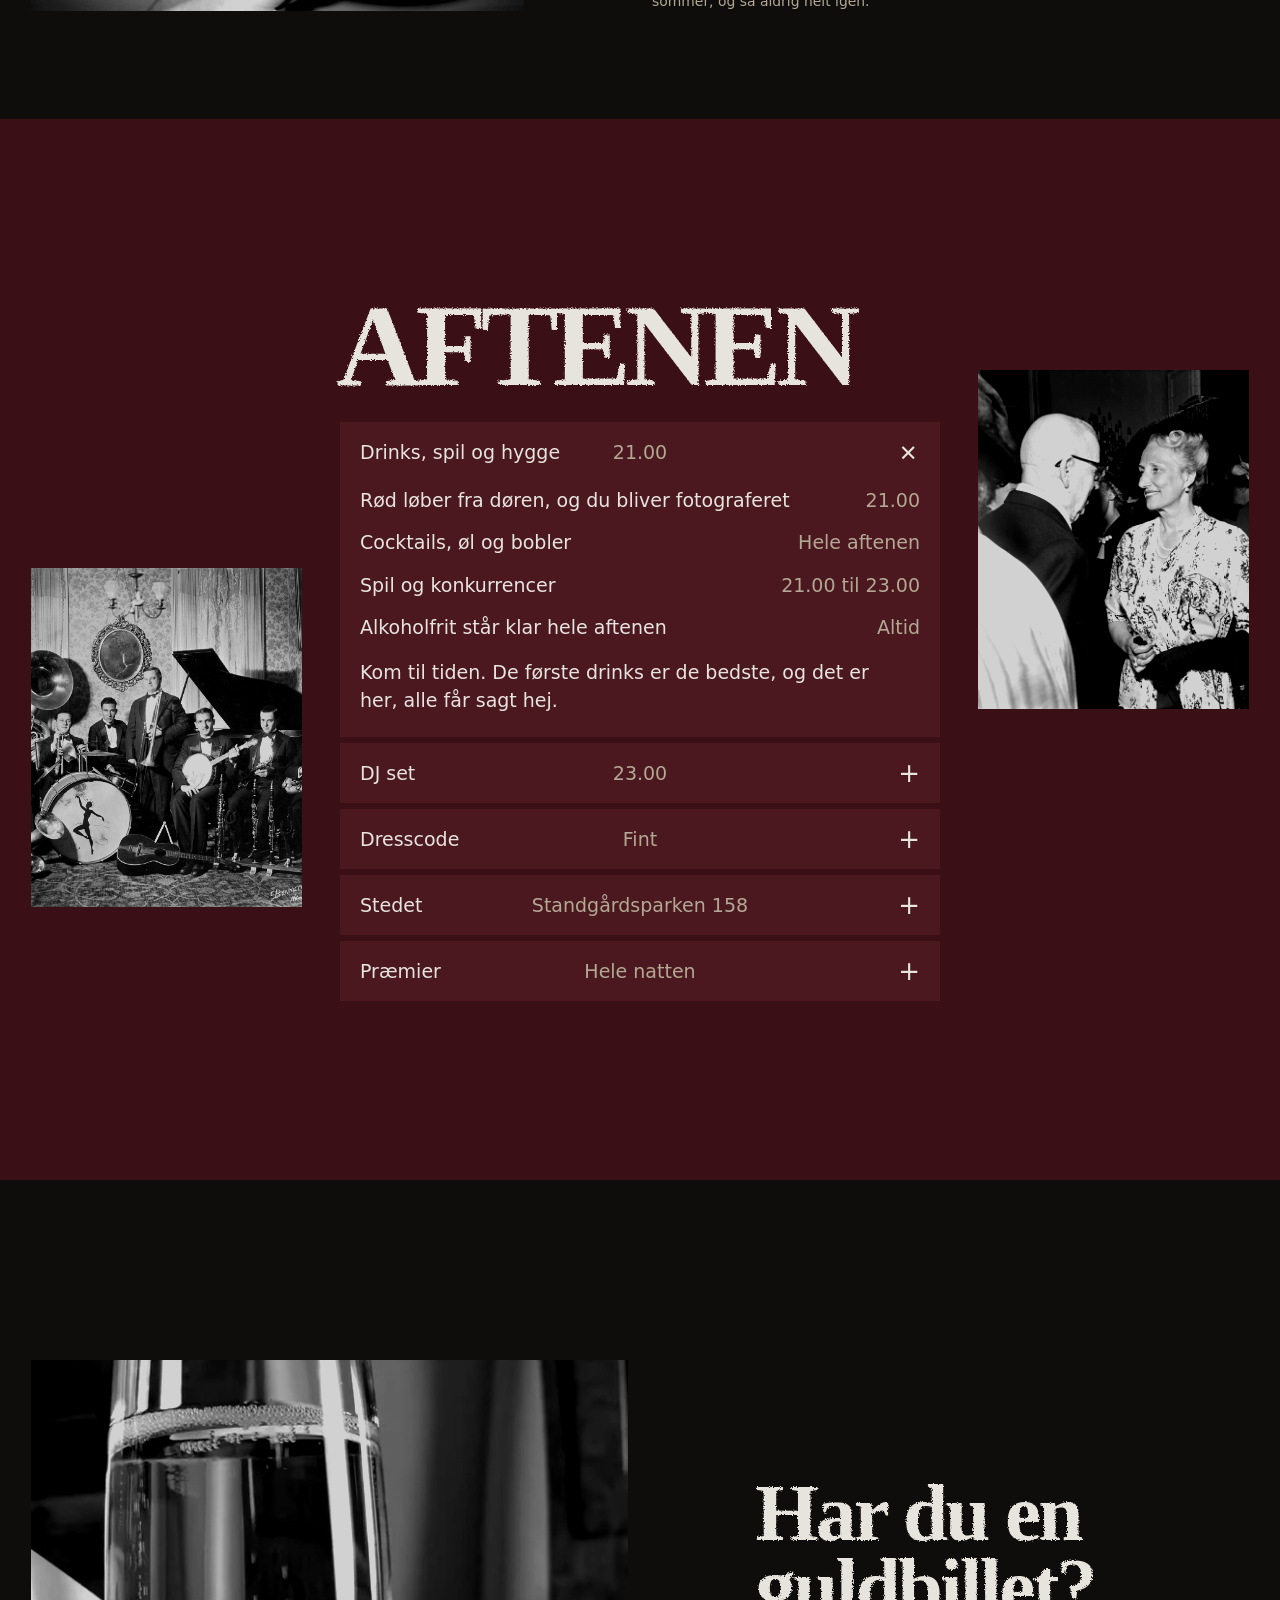
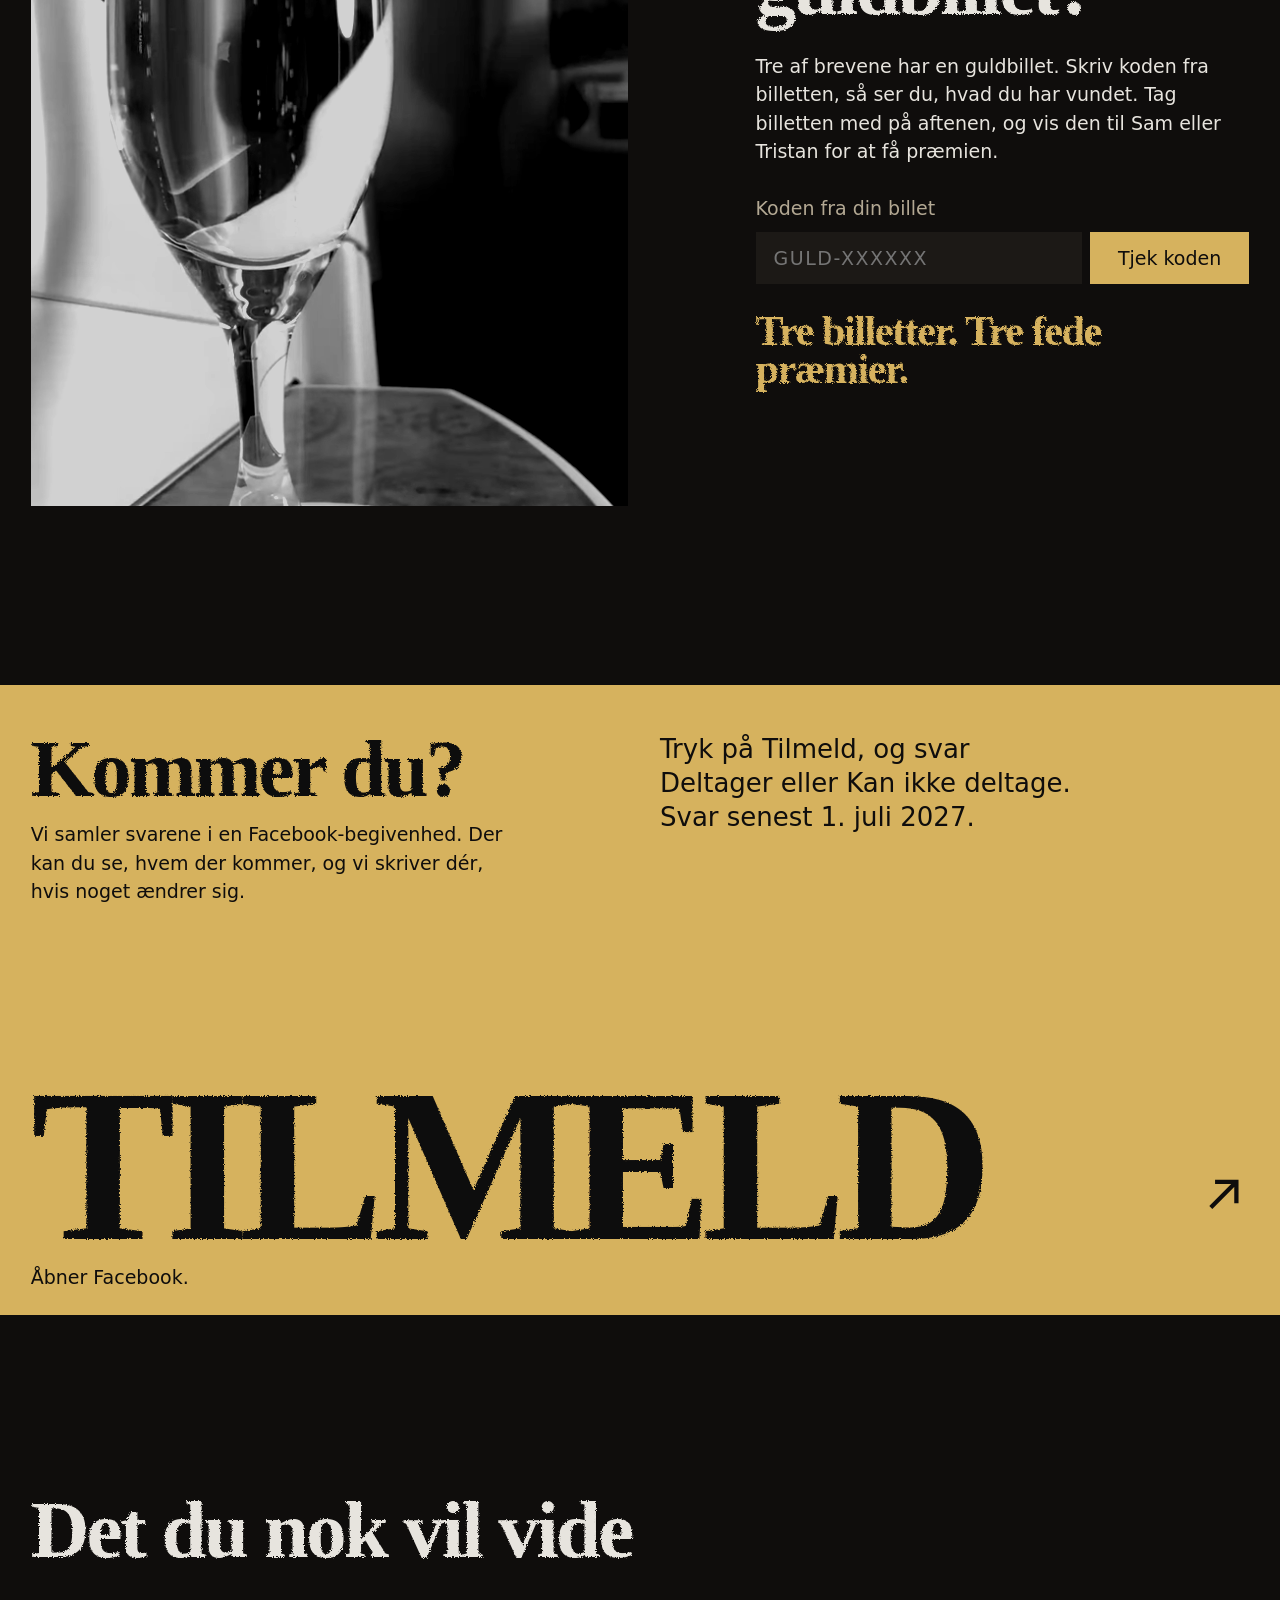
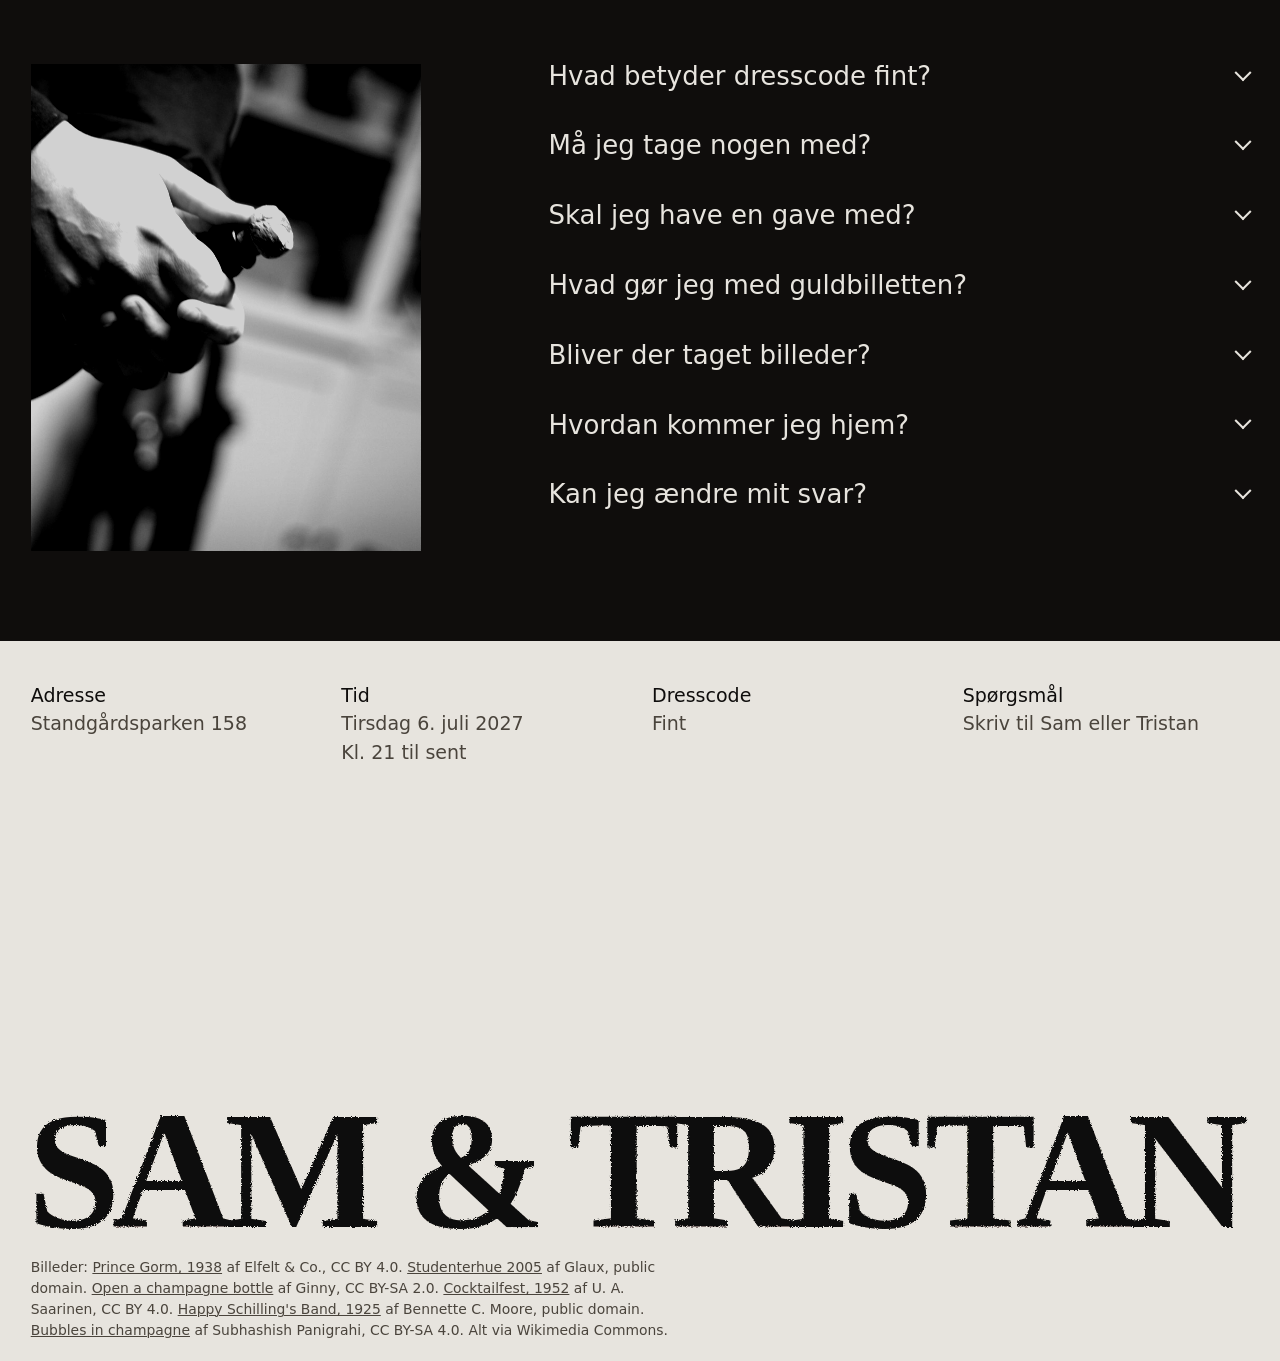
==== commit 6155d319: "Tilbage til filmkorn: siden som før glitch, og filmkorn over alt på printet Co-Authored-By: Claude O" ====
--- a/index.html
+++ b/index.html
@@ -11,7 +11,7 @@
 <link rel="preconnect" href="https://cdn.fontshare.com" crossorigin>
 <link href="https://api.fontshare.com/v2/css?f[]=zodiak@800&display=swap" rel="stylesheet">
 <link href="https://api.fontshare.com/v2/css?f[]=general-sans@400,500&display=swap" rel="stylesheet">
-<link rel="stylesheet" href="style.css?v=7">
+<link rel="stylesheet" href="style.css?v=8">
 <script>document.documentElement.classList.add('js')</script>
 </head>
 <body>
@@ -177,6 +177,6 @@
   <p class="credits">Billeder: <a href="https://commons.wikimedia.org/wiki/File:Prince_Harald_and_Prince_Gorm_of_Denmark,_1938.jpg">Prince Gorm, 1938</a> af Elfelt &amp; Co., CC BY 4.0. <a href="https://commons.wikimedia.org/wiki/File:Studenterhue_gymnasiet_2005.JPG">Studenterhue 2005</a> af Glaux, public domain. <a href="https://commons.wikimedia.org/w/index.php?curid=91272451">Open a champagne bottle</a> af Ginny, CC BY-SA 2.0. <a href="https://commons.wikimedia.org/wiki/File:President_Paasikivi%27s_cocktail_party_for_guests_of_the_Olympic_Games_1952_(JOKAUAS2_1447-5).tif">Cocktailfest, 1952</a> af U. A. Saarinen, CC BY 4.0. <a href="https://commons.wikimedia.org/wiki/File:Happy_Schilling%27s_Band_at_the_Beverly_Gardens.jpg">Happy Schilling's Band, 1925</a> af Bennette C. Moore, public domain. <a href="https://commons.wikimedia.org/wiki/File:Bubbles_in_champagne.webm">Bubbles in champagne</a> af Subhashish Panigrahi, CC BY-SA 4.0. Alt via Wikimedia Commons.</p>
 </footer>
 
-<script src="app.js?v=4"></script>
+<script src="app.js?v=8"></script>
 </body>
 </html>
--- a/style.css
+++ b/style.css
@@ -432,19 +432,3 @@
   100% { transform: translate(0, 0); }
 }
 @media (prefers-reduced-motion: reduce) { body::after { animation: none; } }
-
-/* ---------- Slidt skattekort: ridser, folder, pletter og slidte kanter ----------
-   Teksturerne laves af tools/slid.py. Slet denne blok for at fjerne looket. */
-:root { --bg: #120e0a; --surface: #1f1914; }
-.hero, main > section, .foot { position: relative; }
-.hero::before, main > section::before, .foot::before,
-.hero::after, main > section::after, .foot::after {
-  content: ""; position: absolute; inset: 0; z-index: 3; pointer-events: none;
-  background-size: 100% 100%; background-repeat: no-repeat;
-}
-.hero::before, main > section::before, .foot::before { background-image: url(img/slid-lys-a.svg); mix-blend-mode: screen; opacity: .9; }
-.hero::after, main > section::after, .foot::after { background-image: url(img/slid-mork-a.svg); mix-blend-mode: multiply; }
-main > section:nth-child(even)::before { background-image: url(img/slid-lys-b.svg); }
-main > section:nth-child(even)::after { background-image: url(img/slid-mork-b.svg); }
-figure img, figure video { filter: grayscale(1) sepia(.5) contrast(1.45) brightness(.8); }
-.hero-photo img { filter: grayscale(1) sepia(.5) contrast(1.4) brightness(.55); }
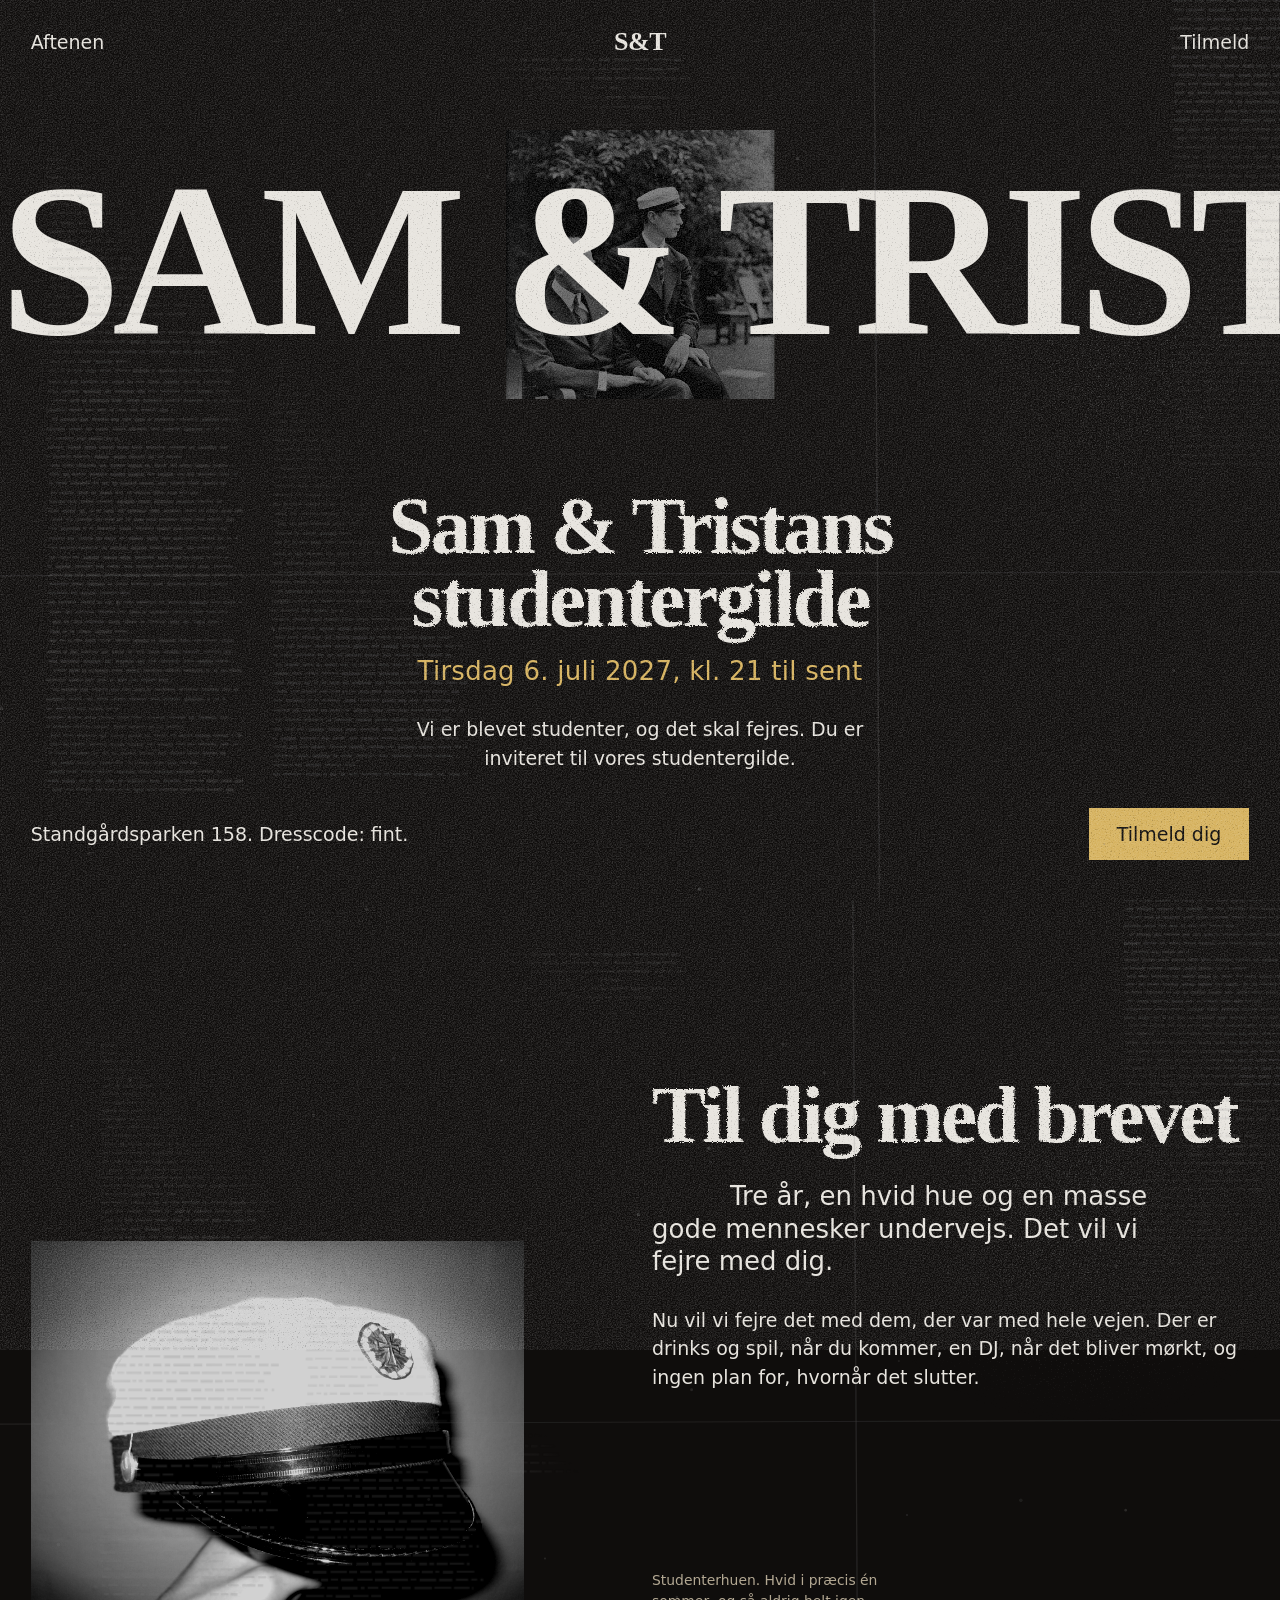
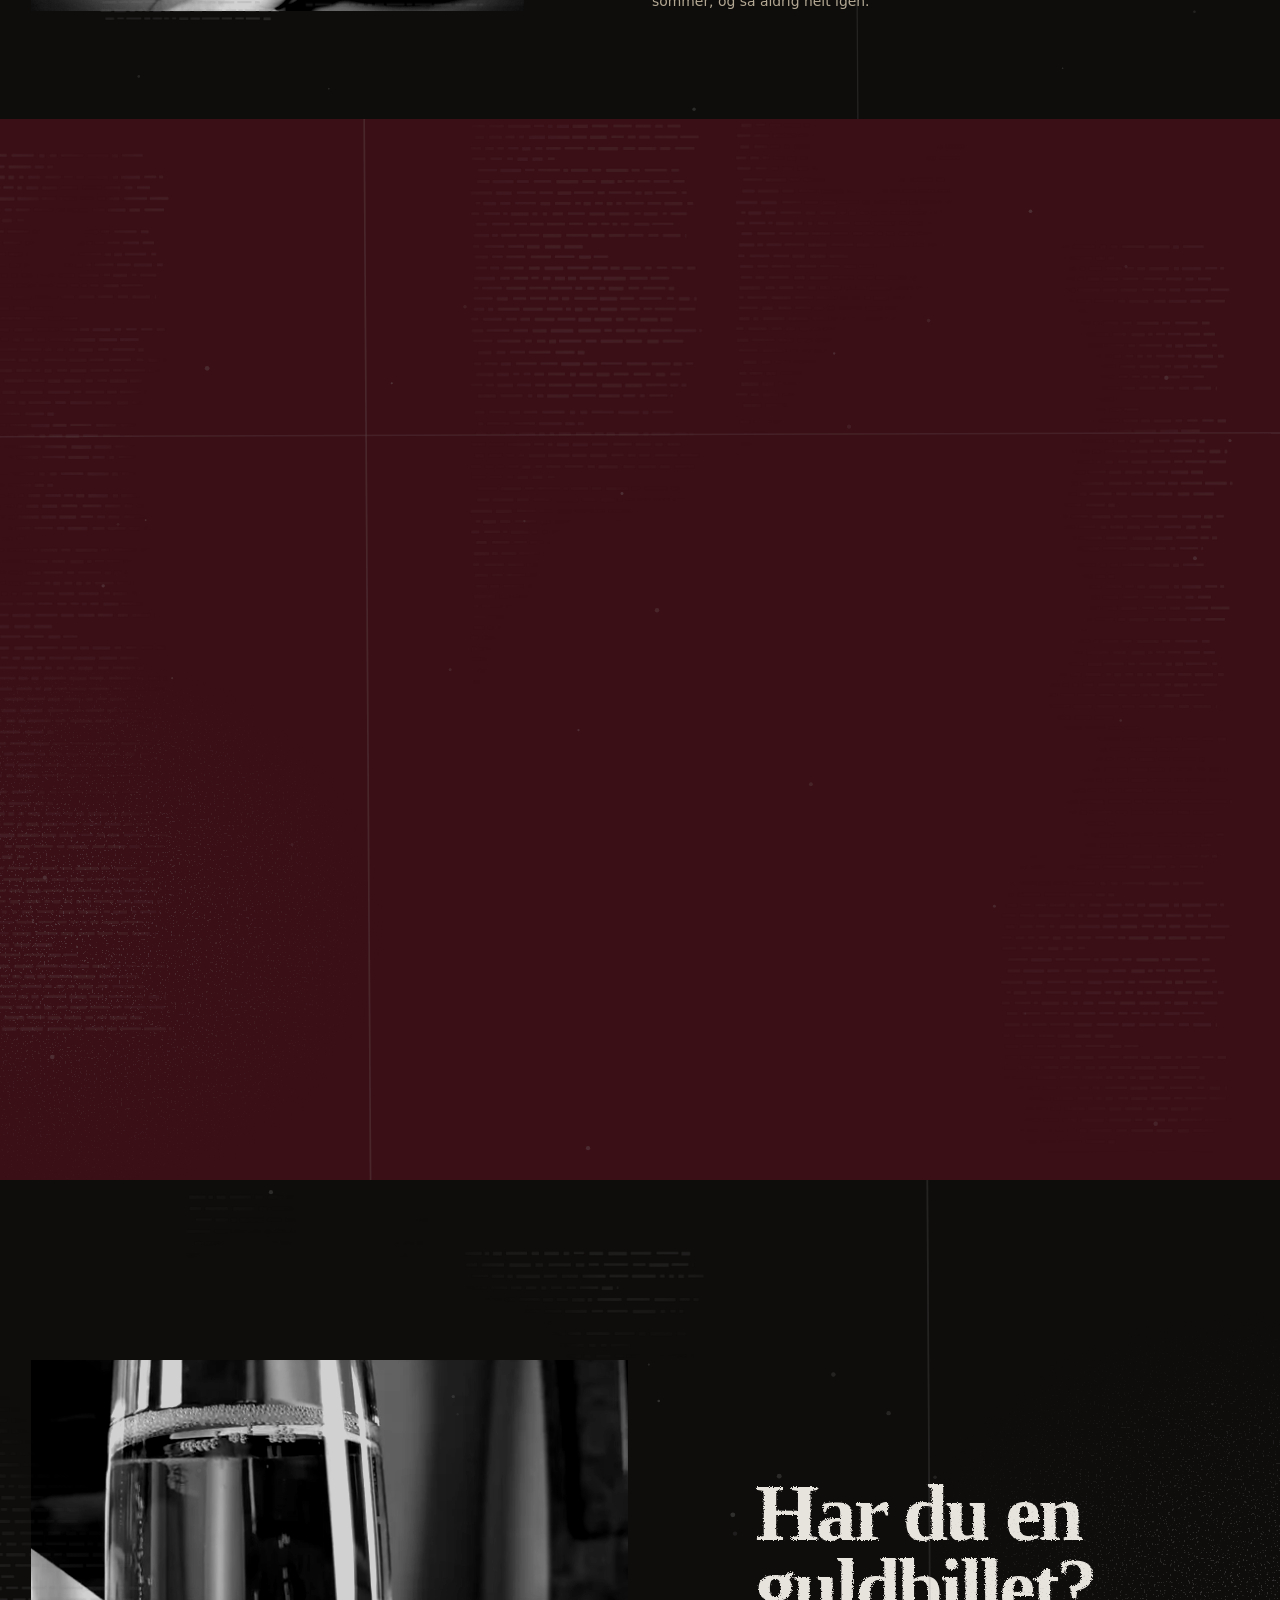
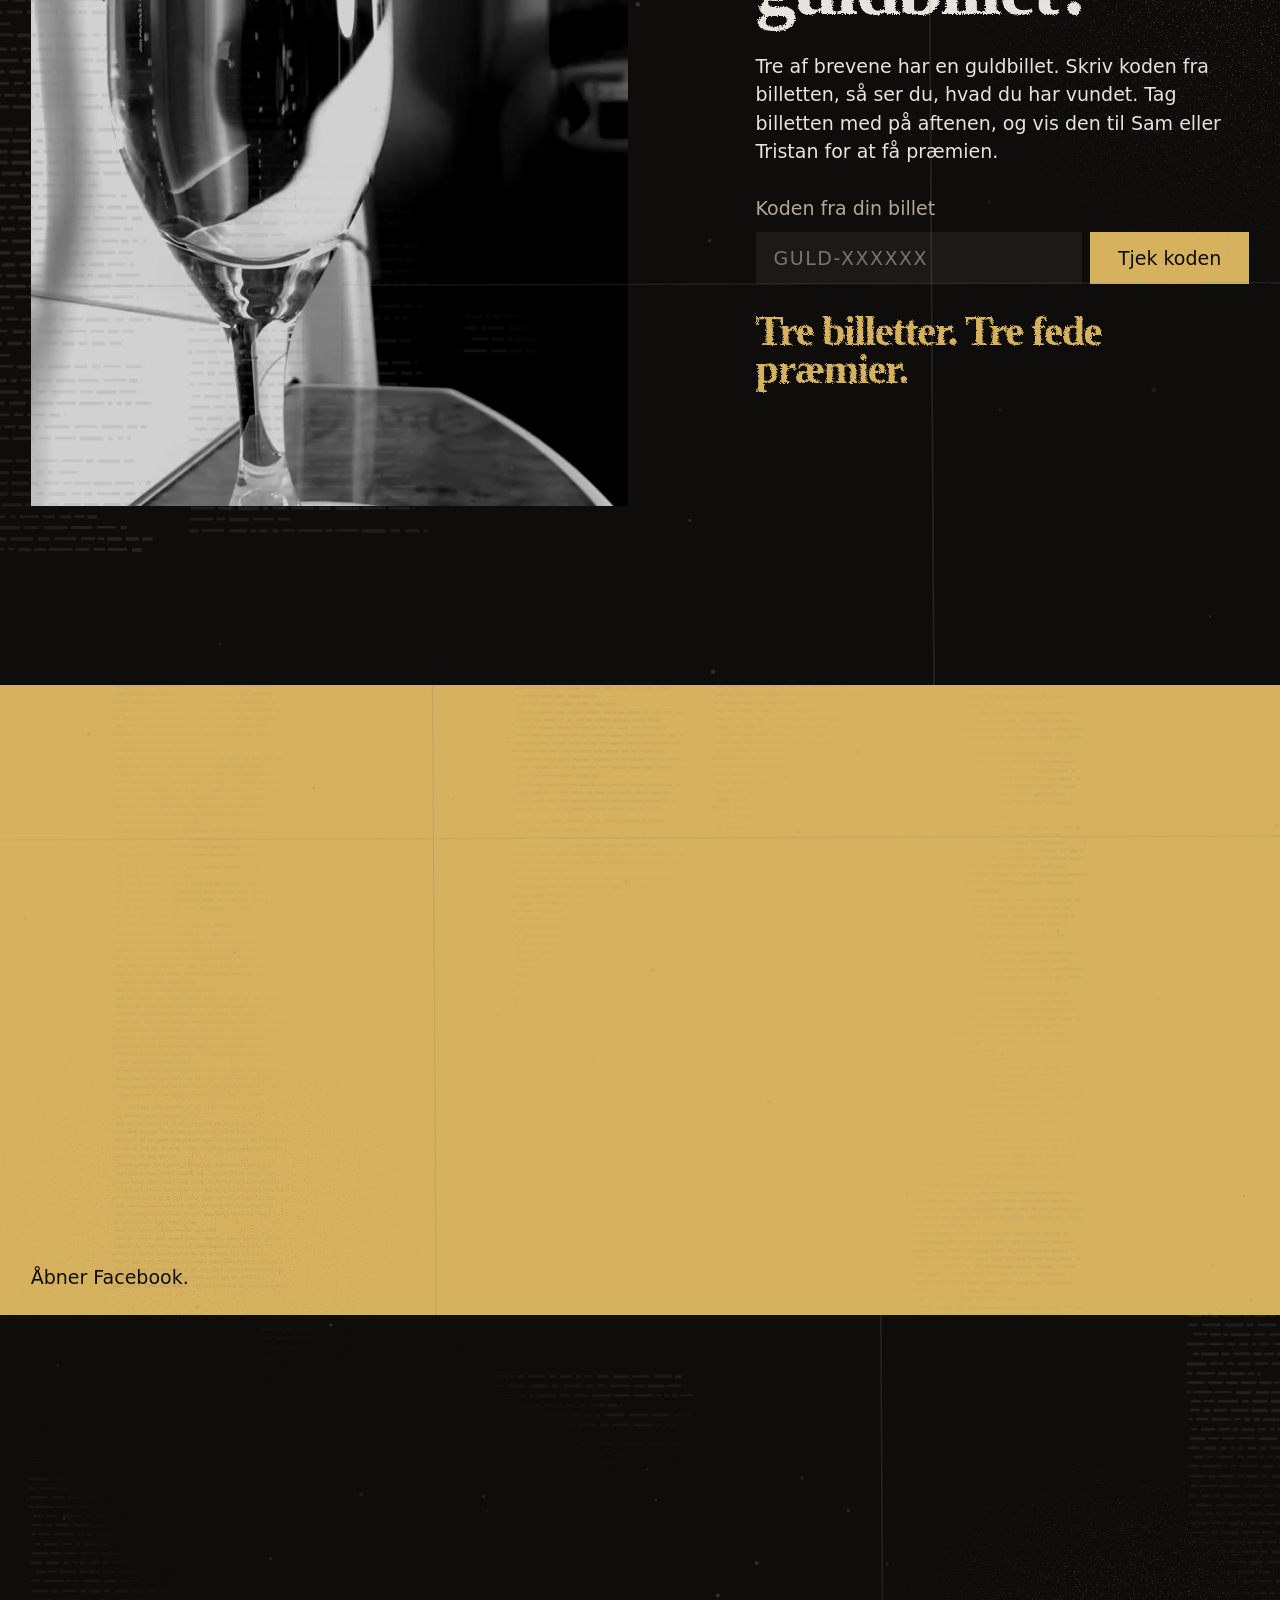
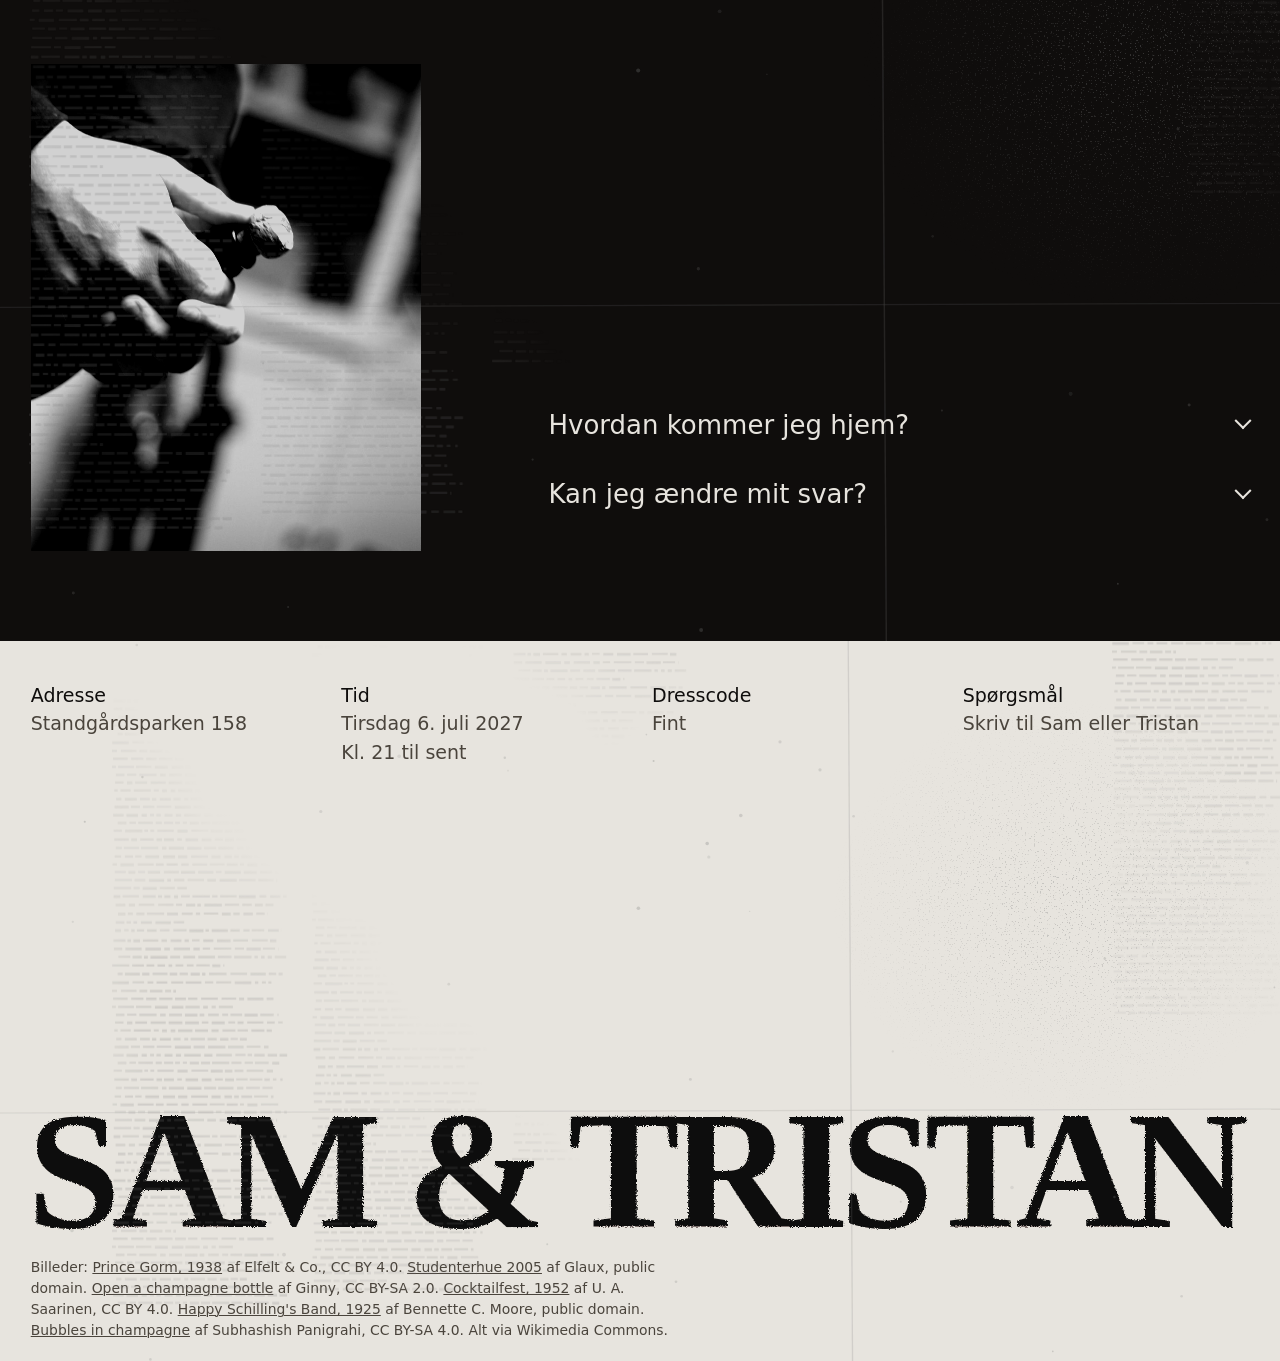
==== commit 07c1f9df: "Slidt fotokopi som lille detalje oven på kornet: svag gennemslagstekst, tynde folder og tonerprikker" ====
--- a/index.html
+++ b/index.html
@@ -11,7 +11,7 @@
 <link rel="preconnect" href="https://cdn.fontshare.com" crossorigin>
 <link href="https://api.fontshare.com/v2/css?f[]=zodiak@800&display=swap" rel="stylesheet">
 <link href="https://api.fontshare.com/v2/css?f[]=general-sans@400,500&display=swap" rel="stylesheet">
-<link rel="stylesheet" href="style.css?v=8">
+<link rel="stylesheet" href="style.css?v=9">
 <script>document.documentElement.classList.add('js')</script>
 </head>
 <body>
--- a/style.css
+++ b/style.css
@@ -432,3 +432,13 @@
   100% { transform: translate(0, 0); }
 }
 @media (prefers-reduced-motion: reduce) { body::after { animation: none; } }
+
+/* ---------- Slidt fotokopi: svag gennemslagstekst, tynde folder og tonerprikker ----------
+   Teksturen laves af tools/kopi.py. Slet denne blok for kun at have filmkornet. */
+.hero, main > section, .foot { position: relative; }
+.hero::before, main > section::before, .foot::before {
+  content: ""; position: absolute; inset: 0; z-index: 3; pointer-events: none;
+  background: url(img/kopi-a.svg) center / cover no-repeat;
+  mix-blend-mode: difference; opacity: .2;
+}
+main > section:nth-child(even)::before { background-image: url(img/kopi-b.svg); }
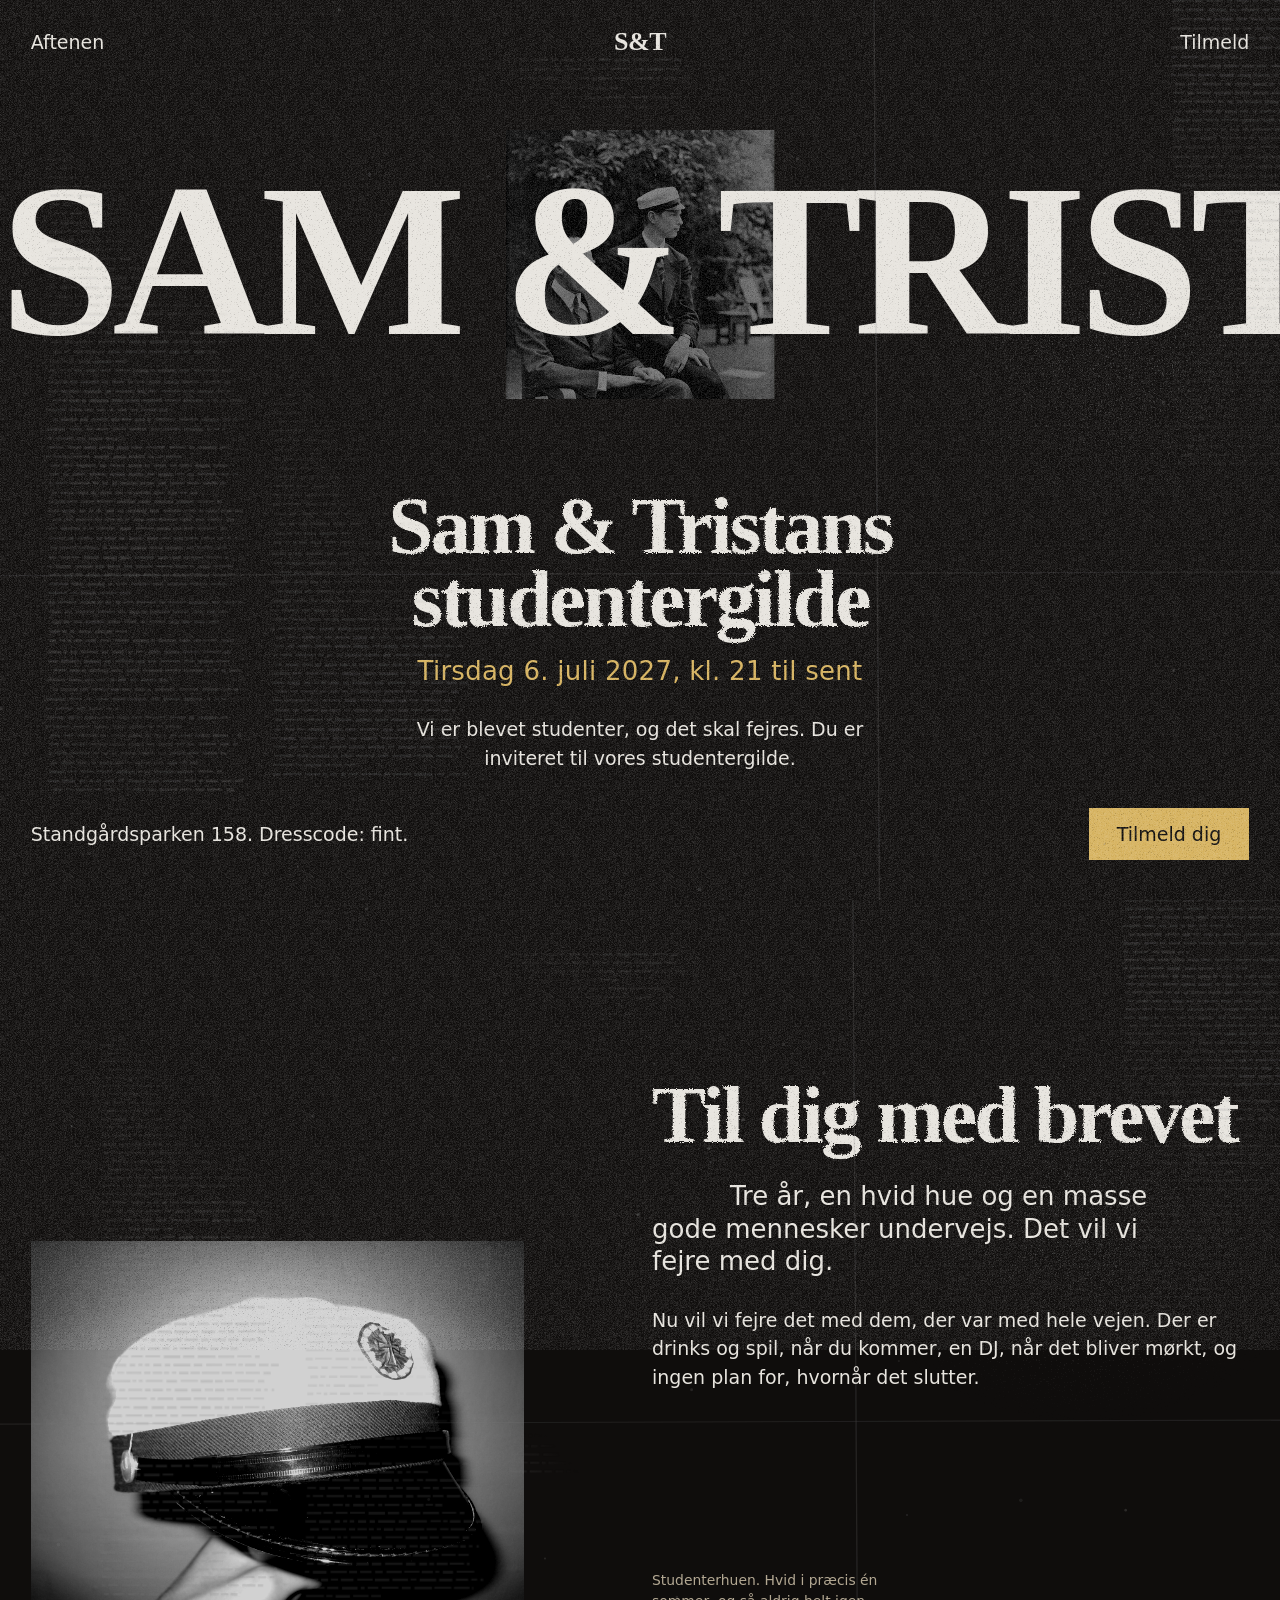
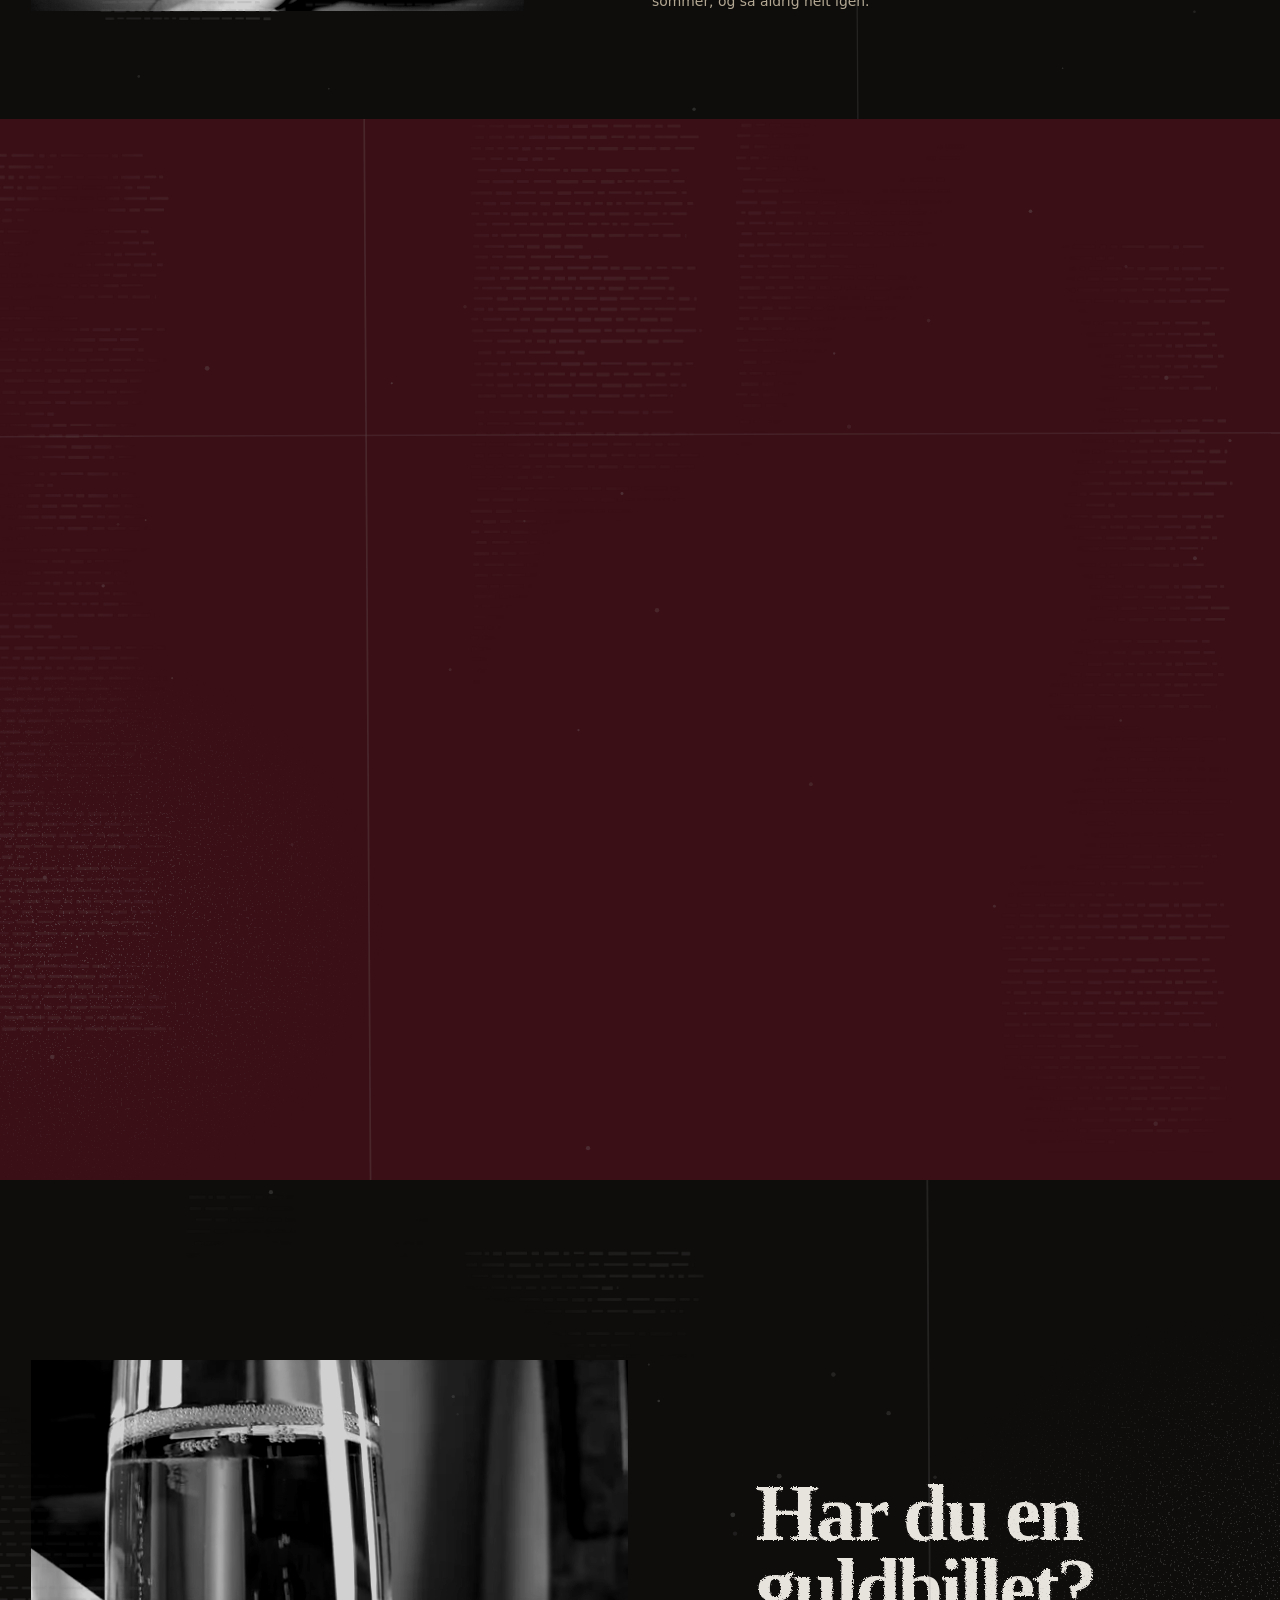
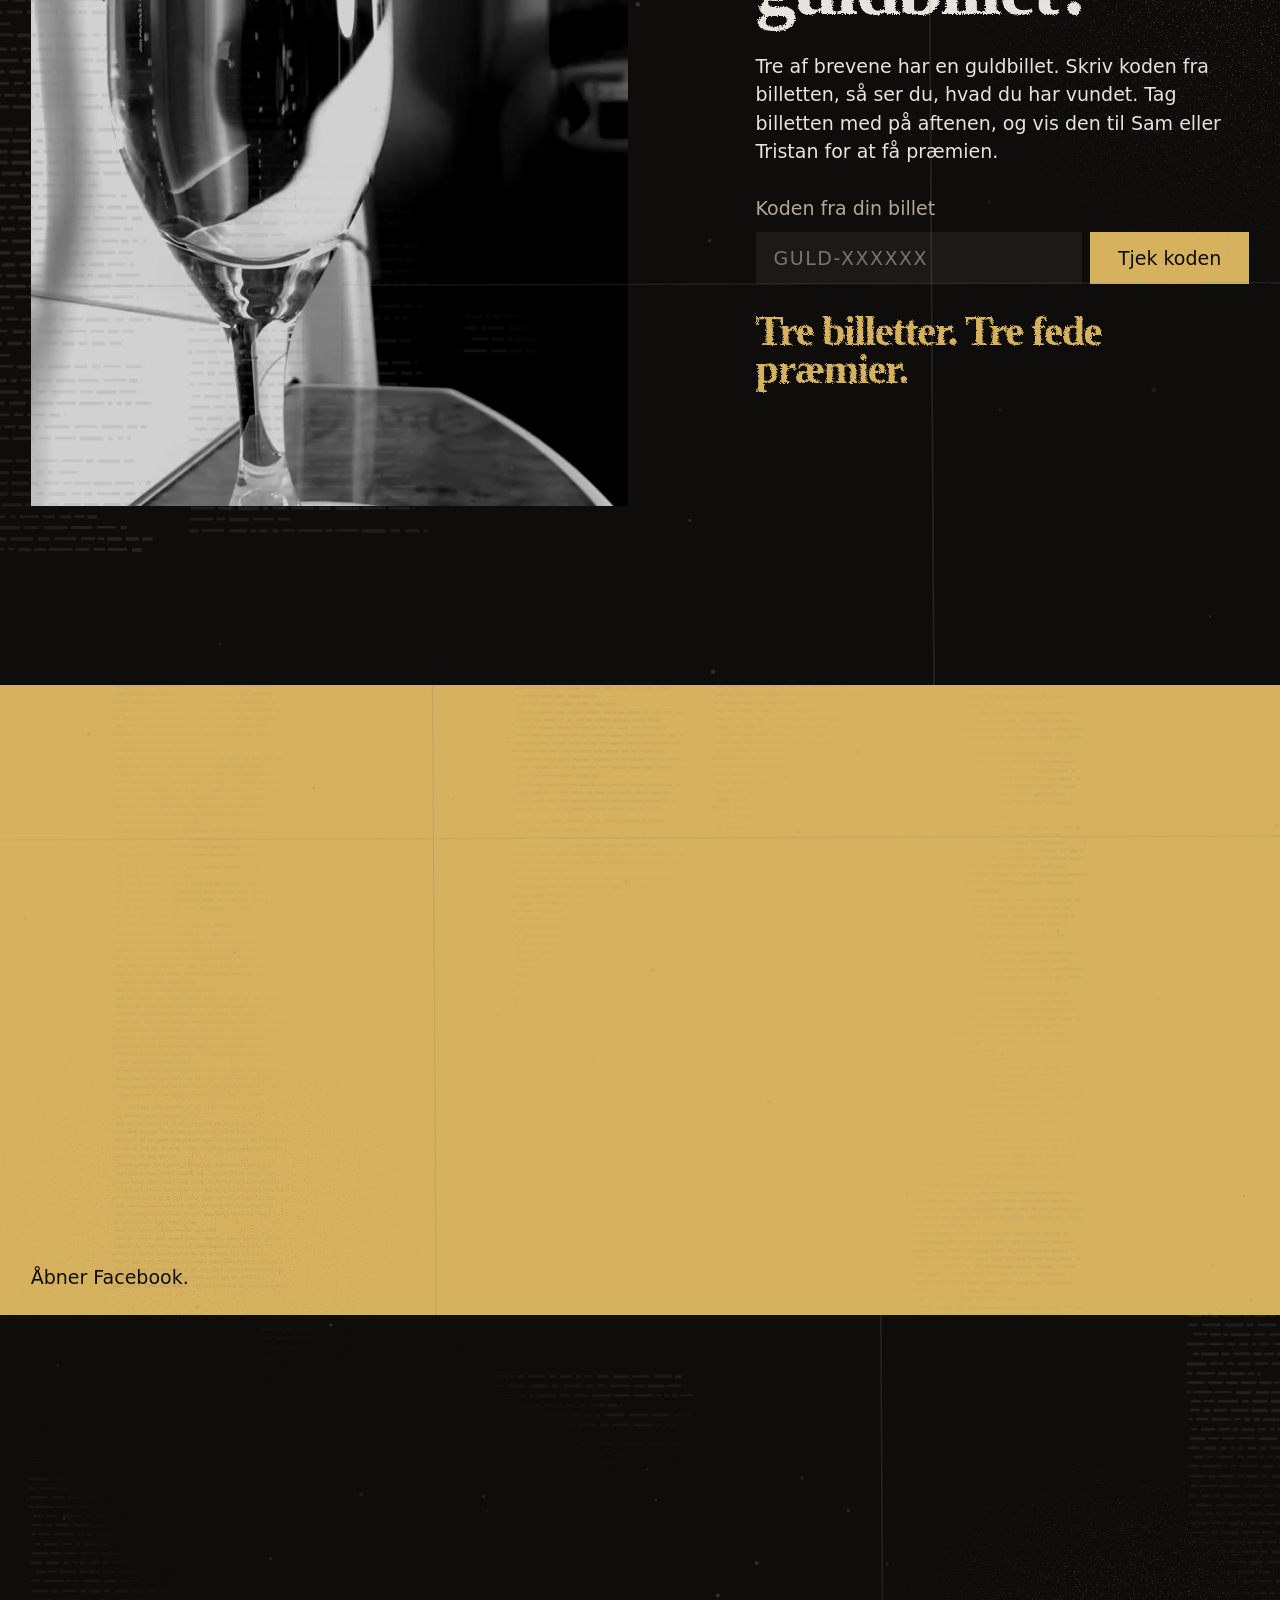
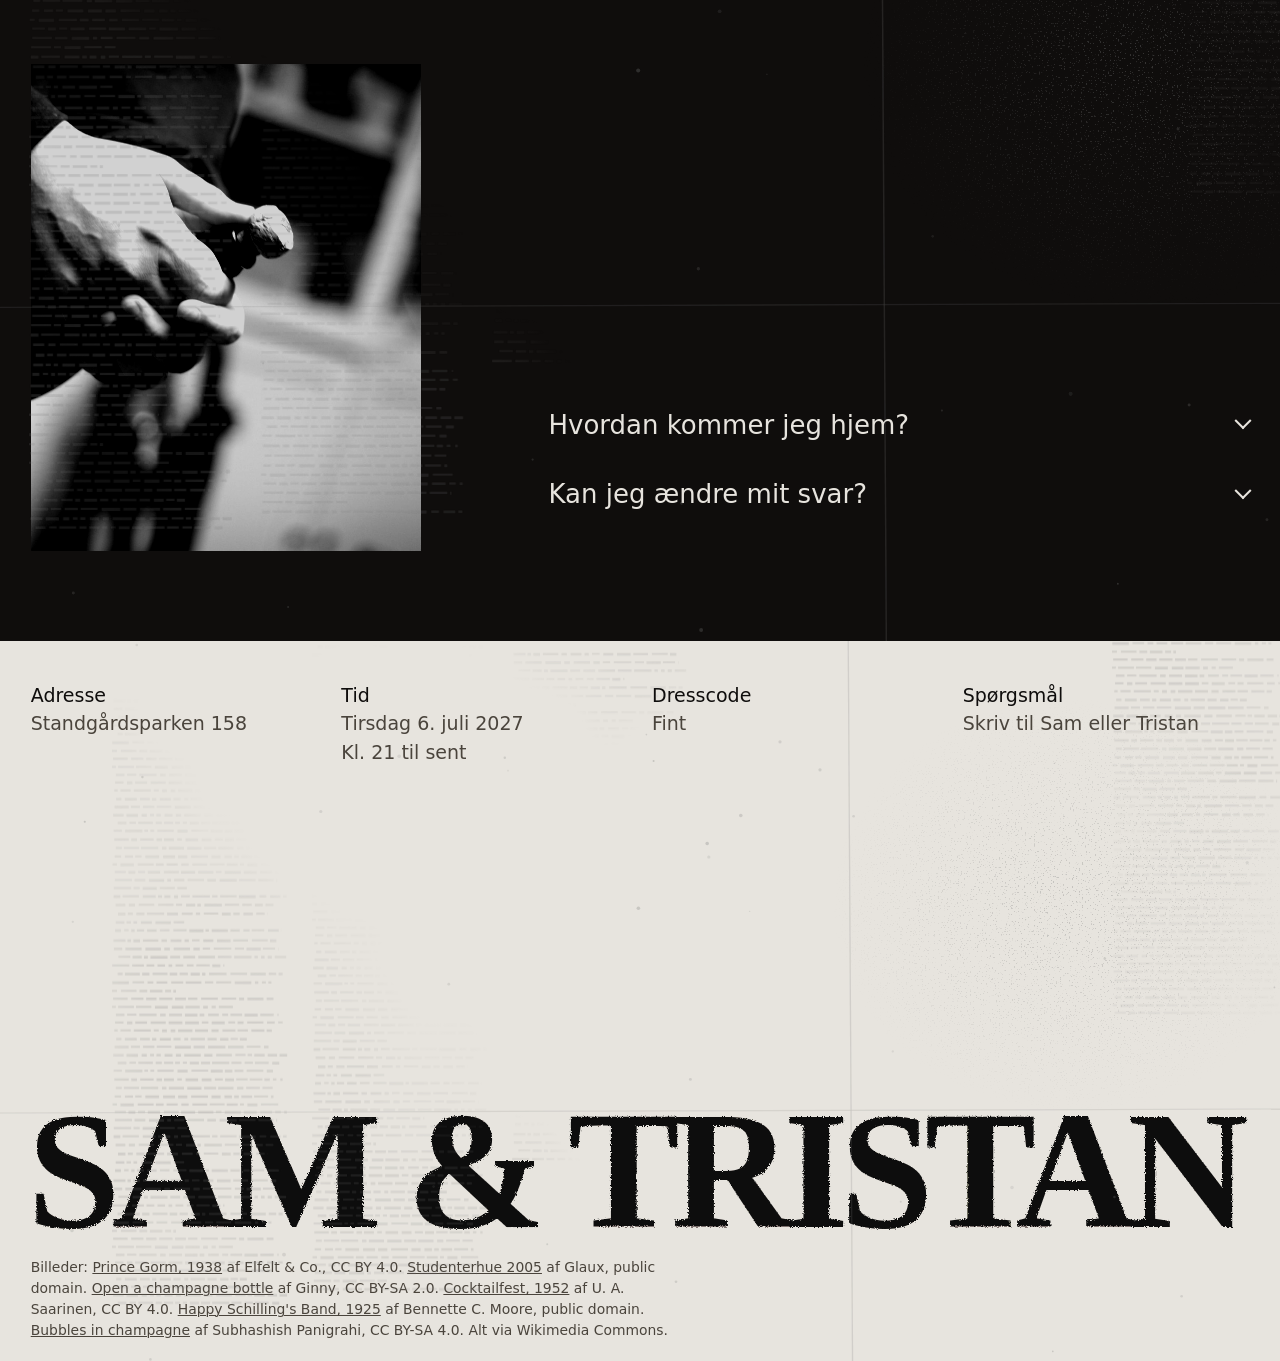
==== commit 5bff31d7: "Finere filmkorn på siden og printet Co-Authored-By: Claude Opus 5.5 <noreply@anthropic.com>" ====
--- a/index.html
+++ b/index.html
@@ -11,7 +11,7 @@
 <link rel="preconnect" href="https://cdn.fontshare.com" crossorigin>
 <link href="https://api.fontshare.com/v2/css?f[]=zodiak@800&display=swap" rel="stylesheet">
 <link href="https://api.fontshare.com/v2/css?f[]=general-sans@400,500&display=swap" rel="stylesheet">
-<link rel="stylesheet" href="style.css?v=9">
+<link rel="stylesheet" href="style.css?v=10">
 <script>document.documentElement.classList.add('js')</script>
 </head>
 <body>
--- a/style.css
+++ b/style.css
@@ -415,7 +415,7 @@
 body::after {
   content: ""; position: fixed; z-index: 100; pointer-events: none;
   inset: -50%; width: 200%; height: 200%;
-  background-image: var(--film); background-size: 240px;
+  background-image: var(--film); background-size: 120px;
   opacity: .22; mix-blend-mode: hard-light;
   animation: korn 1s steps(8) infinite;
   will-change: transform;
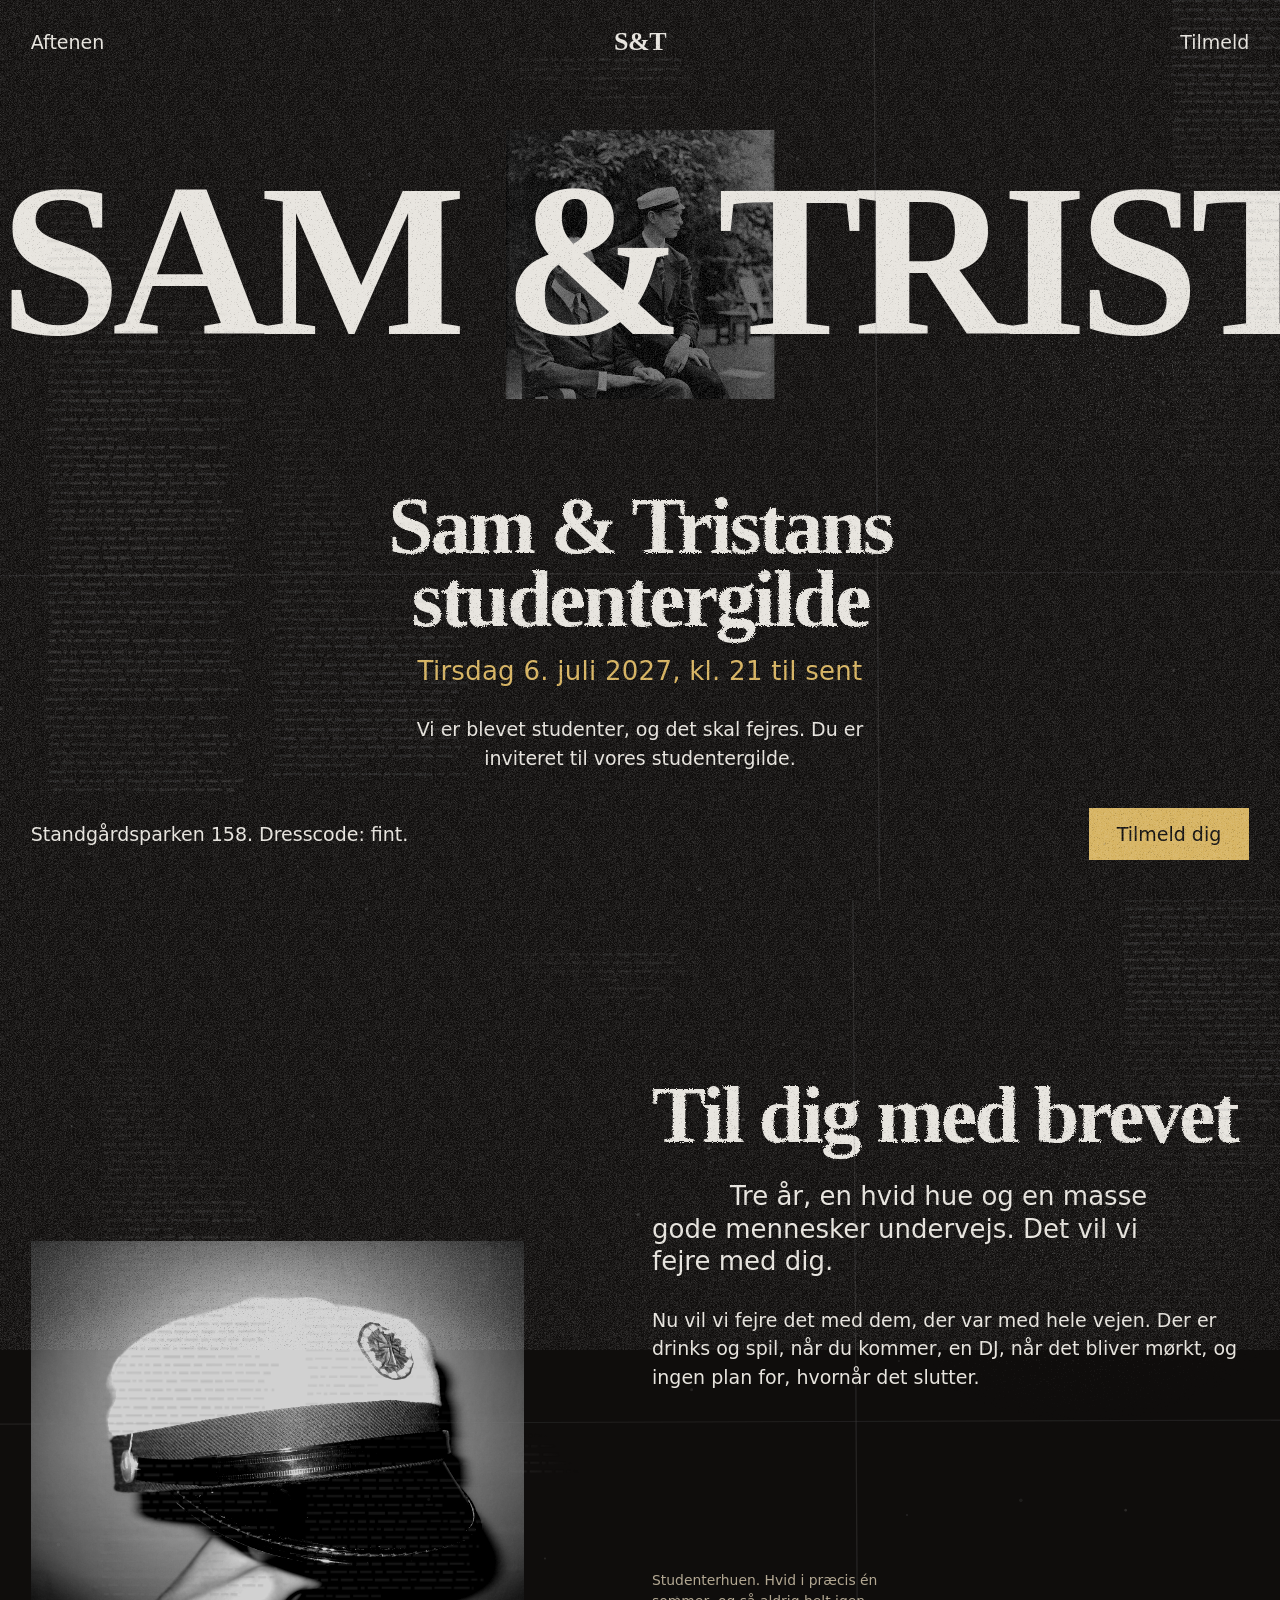
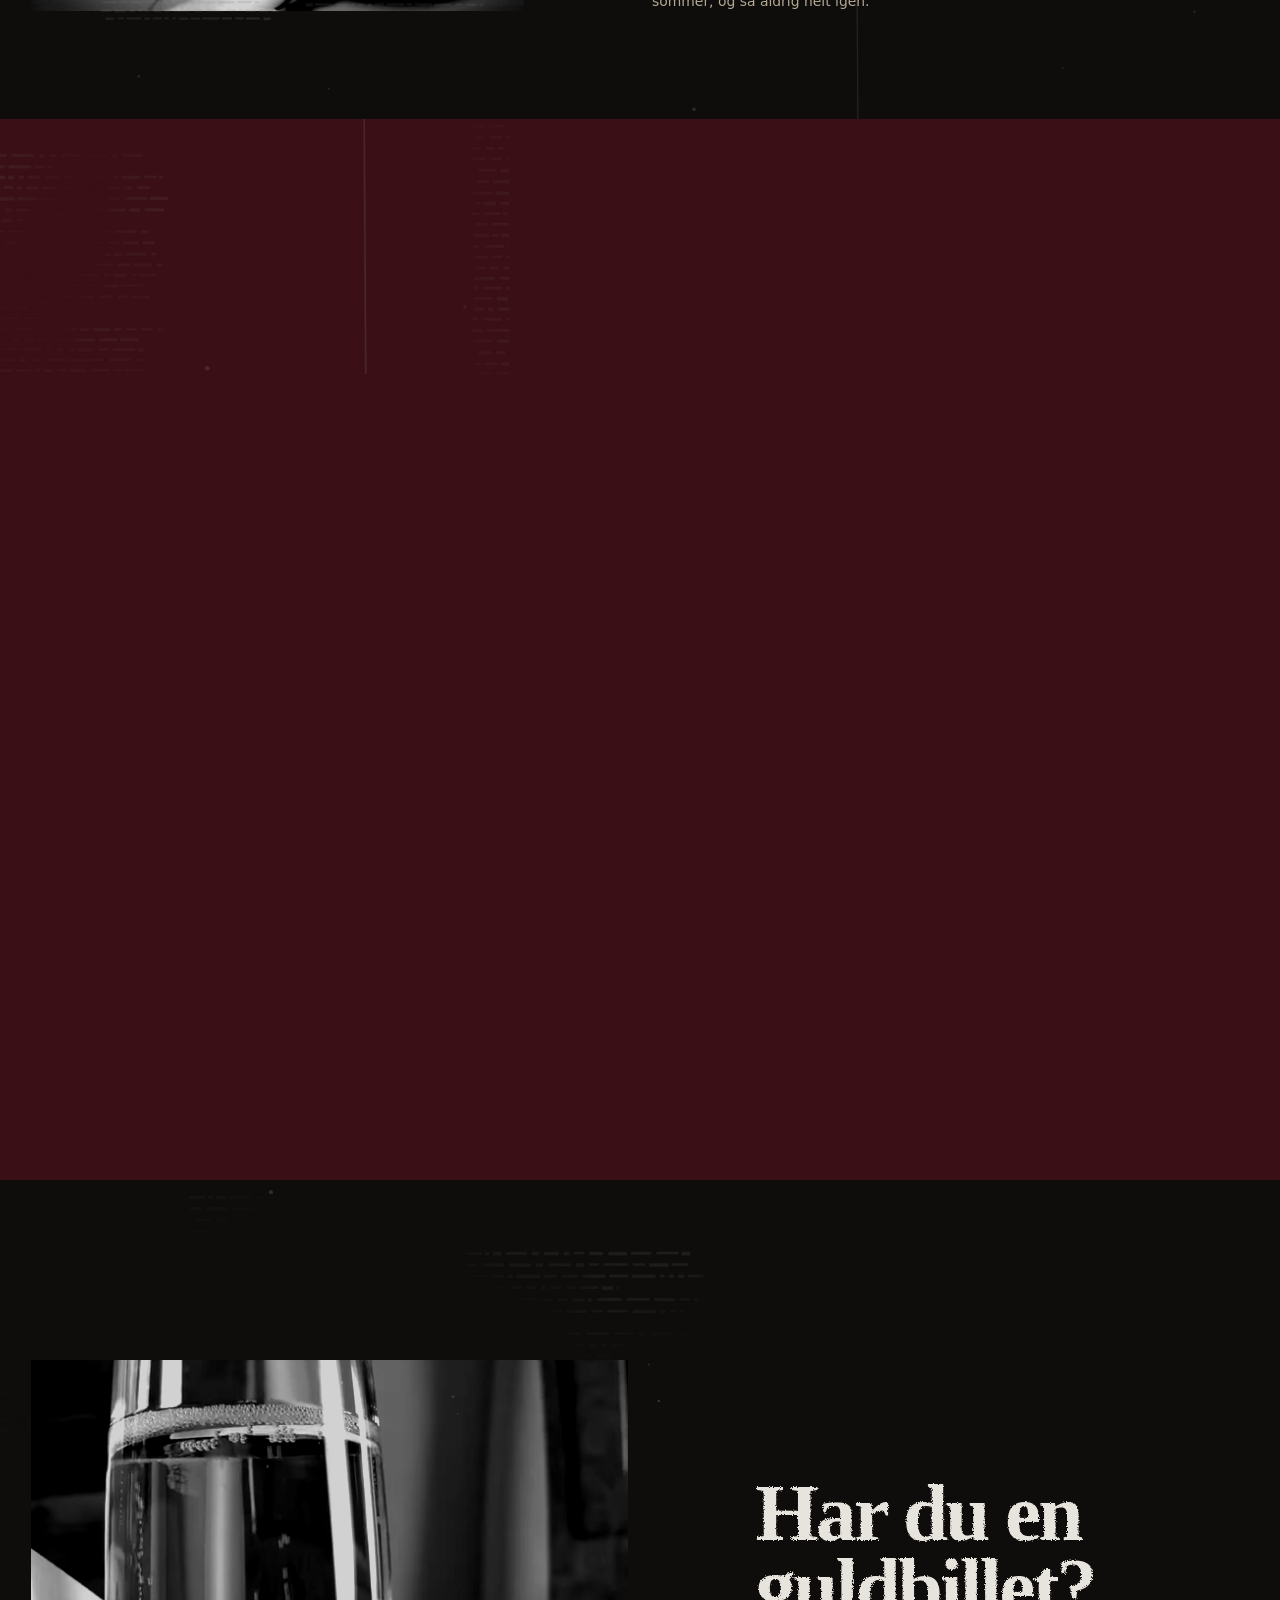
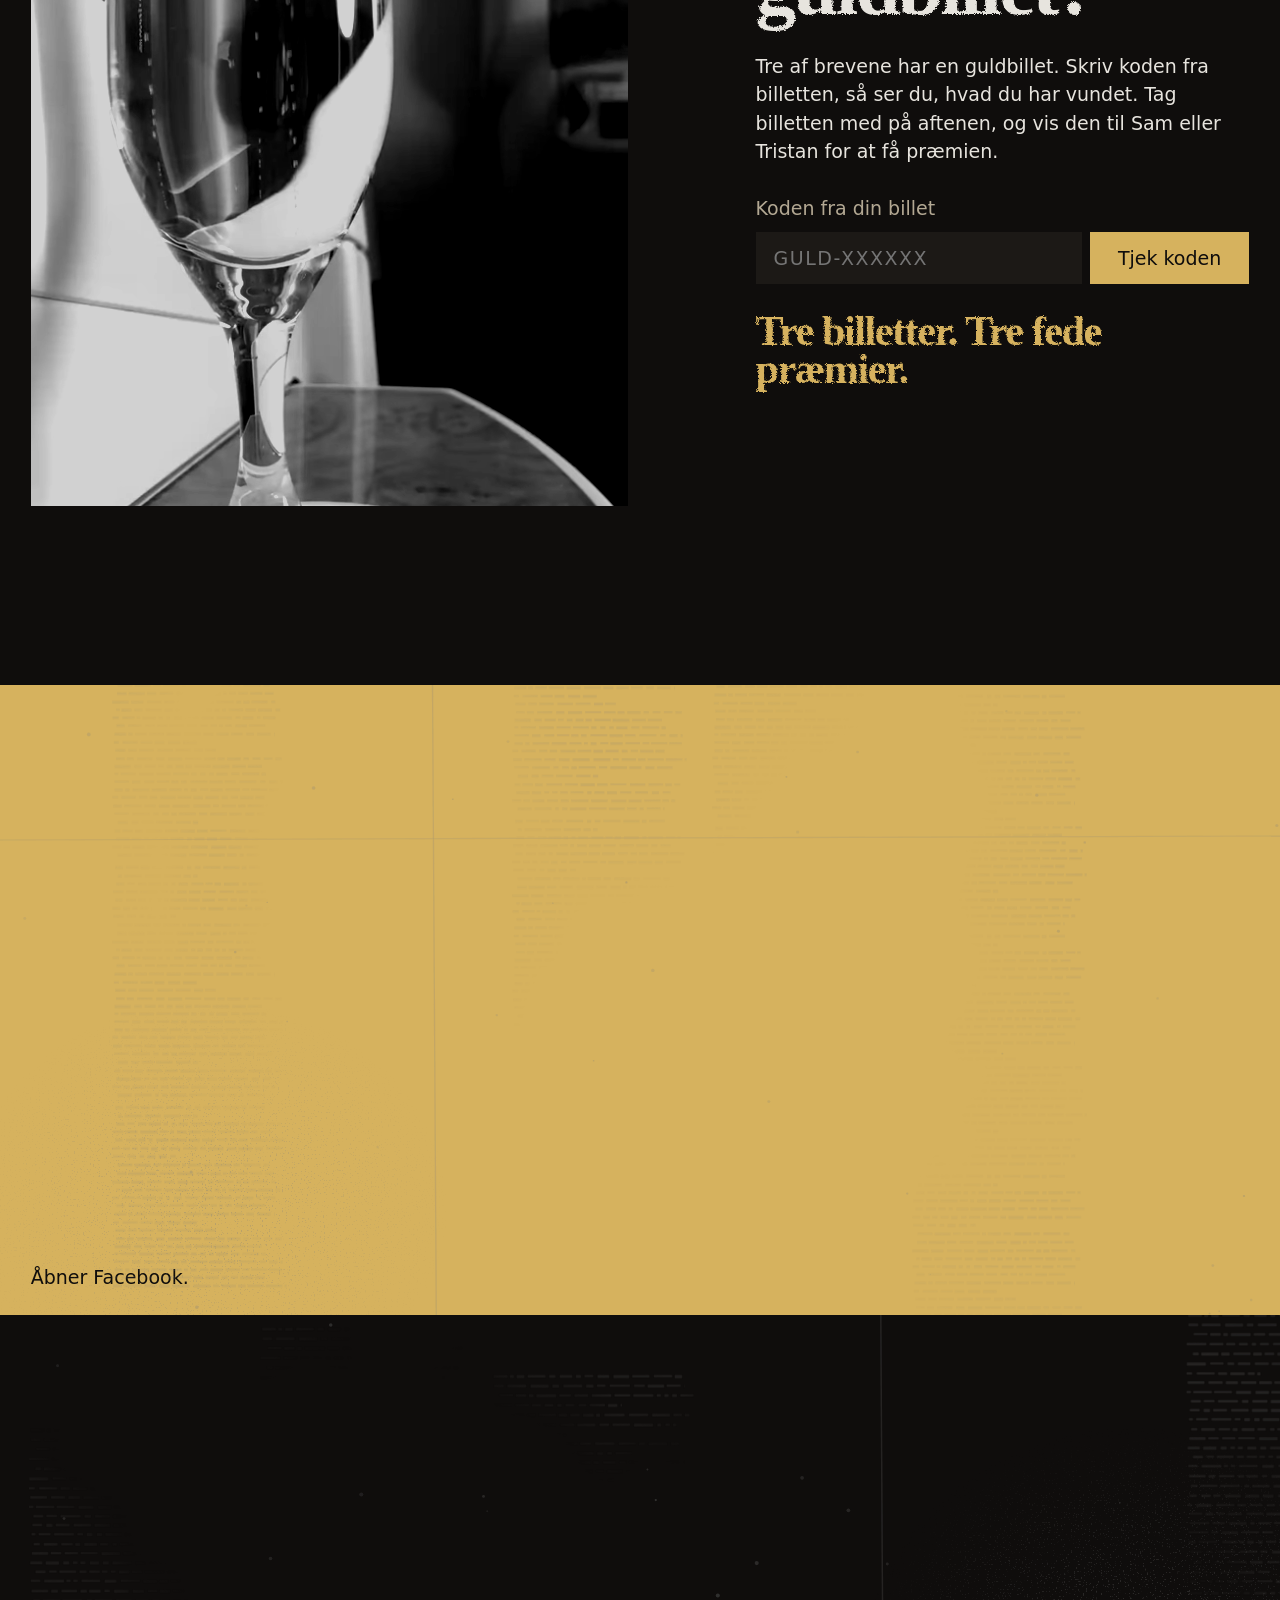
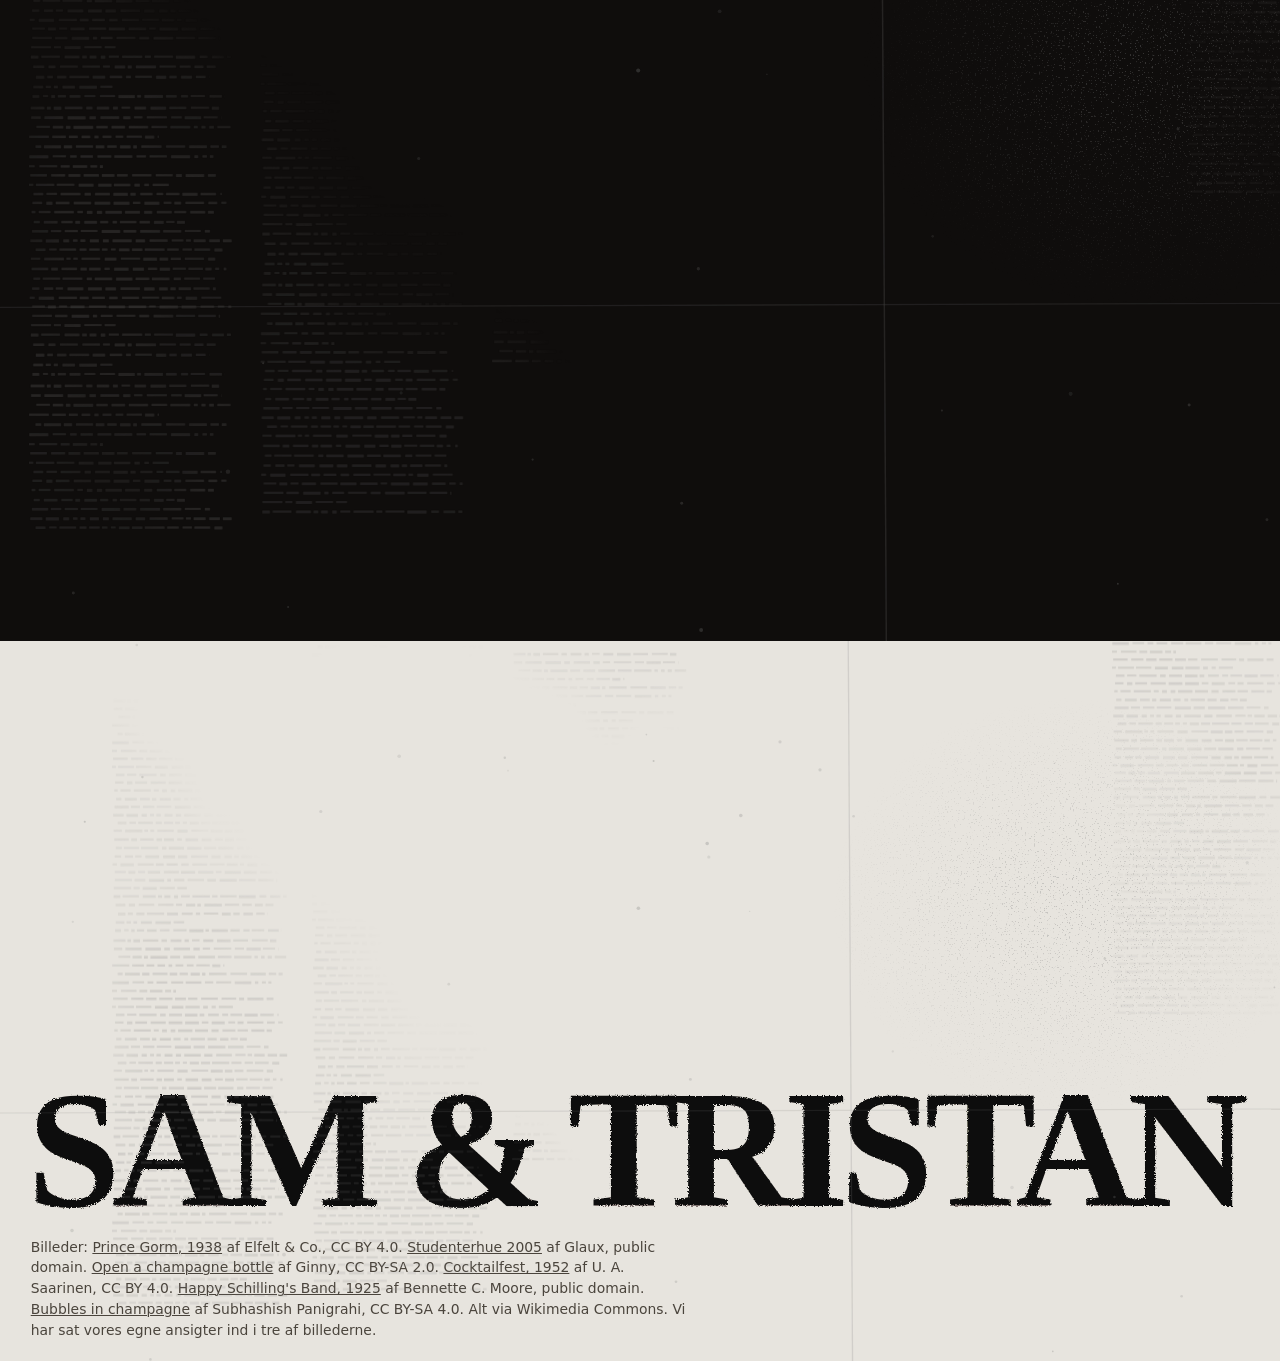
==== commit 96940384: "Sam og Tristans ansigter i huebilledet, orkesteret og cocktailfesten Co-Authored-By: Claude Opus 5.5" ====
--- a/index.html
+++ b/index.html
@@ -26,7 +26,7 @@
 
   <div class="band" aria-hidden="true">
     <figure class="hero-photo">
-      <img src="img/huen-1938.jpg" width="1037" height="1400" alt="">
+      <img src="img/huen-1938.jpg?v=2" width="1037" height="1400" alt="">
     </figure>
     <div class="line line-ink"><div class="track"><span>Sam &amp; Tristan</span><i></i><span>Studentergilde</span><i></i><span>Sam &amp; Tristan</span><i></i><span>Studentergilde</span><i></i><span>Sam &amp; Tristan</span><i></i><span>Studentergilde</span><i></i><span>Sam &amp; Tristan</span><i></i><span>Studentergilde</span><i></i></div></div>
   </div>
@@ -59,7 +59,7 @@
 
 <section class="aftenen" id="aftenen" aria-labelledby="aftenen-h">
   <figure class="side side-l">
-    <img src="img/orkester.jpg" width="1400" height="1093" alt="Et danseorkester i smoking poserer med instrumenter foran et flygel" loading="lazy">
+    <img src="img/orkester.jpg?v=2" width="1400" height="1093" alt="Et danseorkester i smoking foran et flygel, med Sam på banjo og Tristan på saxofon" loading="lazy">
   </figure>
   <div class="aftenen-col">
     <h2 id="aftenen-h" class="giant rough">Aftenen</h2>
@@ -111,7 +111,7 @@
     </div>
   </div>
   <figure class="side side-r">
-    <img src="img/cocktailfest.jpg" width="1377" height="1400" alt="Gæster i hat og handsker taler sammen til en cocktailfest" loading="lazy">
+    <img src="img/cocktailfest.jpg?v=2" width="1377" height="1400" alt="Gæster i hat og handsker til en cocktailfest, med Tristans ansigt på damen med hatten" loading="lazy">
   </figure>
 </section>
 
@@ -174,7 +174,7 @@
     <div><p>Spørgsmål</p><p>Skriv til Sam eller Tristan</p></div>
   </div>
   <p class="wordmark rough" aria-hidden="true">Sam &amp; Tristan</p>
-  <p class="credits">Billeder: <a href="https://commons.wikimedia.org/wiki/File:Prince_Harald_and_Prince_Gorm_of_Denmark,_1938.jpg">Prince Gorm, 1938</a> af Elfelt &amp; Co., CC BY 4.0. <a href="https://commons.wikimedia.org/wiki/File:Studenterhue_gymnasiet_2005.JPG">Studenterhue 2005</a> af Glaux, public domain. <a href="https://commons.wikimedia.org/w/index.php?curid=91272451">Open a champagne bottle</a> af Ginny, CC BY-SA 2.0. <a href="https://commons.wikimedia.org/wiki/File:President_Paasikivi%27s_cocktail_party_for_guests_of_the_Olympic_Games_1952_(JOKAUAS2_1447-5).tif">Cocktailfest, 1952</a> af U. A. Saarinen, CC BY 4.0. <a href="https://commons.wikimedia.org/wiki/File:Happy_Schilling%27s_Band_at_the_Beverly_Gardens.jpg">Happy Schilling's Band, 1925</a> af Bennette C. Moore, public domain. <a href="https://commons.wikimedia.org/wiki/File:Bubbles_in_champagne.webm">Bubbles in champagne</a> af Subhashish Panigrahi, CC BY-SA 4.0. Alt via Wikimedia Commons.</p>
+  <p class="credits">Billeder: <a href="https://commons.wikimedia.org/wiki/File:Prince_Harald_and_Prince_Gorm_of_Denmark,_1938.jpg">Prince Gorm, 1938</a> af Elfelt &amp; Co., CC BY 4.0. <a href="https://commons.wikimedia.org/wiki/File:Studenterhue_gymnasiet_2005.JPG">Studenterhue 2005</a> af Glaux, public domain. <a href="https://commons.wikimedia.org/w/index.php?curid=91272451">Open a champagne bottle</a> af Ginny, CC BY-SA 2.0. <a href="https://commons.wikimedia.org/wiki/File:President_Paasikivi%27s_cocktail_party_for_guests_of_the_Olympic_Games_1952_(JOKAUAS2_1447-5).tif">Cocktailfest, 1952</a> af U. A. Saarinen, CC BY 4.0. <a href="https://commons.wikimedia.org/wiki/File:Happy_Schilling%27s_Band_at_the_Beverly_Gardens.jpg">Happy Schilling's Band, 1925</a> af Bennette C. Moore, public domain. <a href="https://commons.wikimedia.org/wiki/File:Bubbles_in_champagne.webm">Bubbles in champagne</a> af Subhashish Panigrahi, CC BY-SA 4.0. Alt via Wikimedia Commons. Vi har sat vores egne ansigter ind i tre af billederne.</p>
 </footer>
 
 <script src="app.js?v=8"></script>
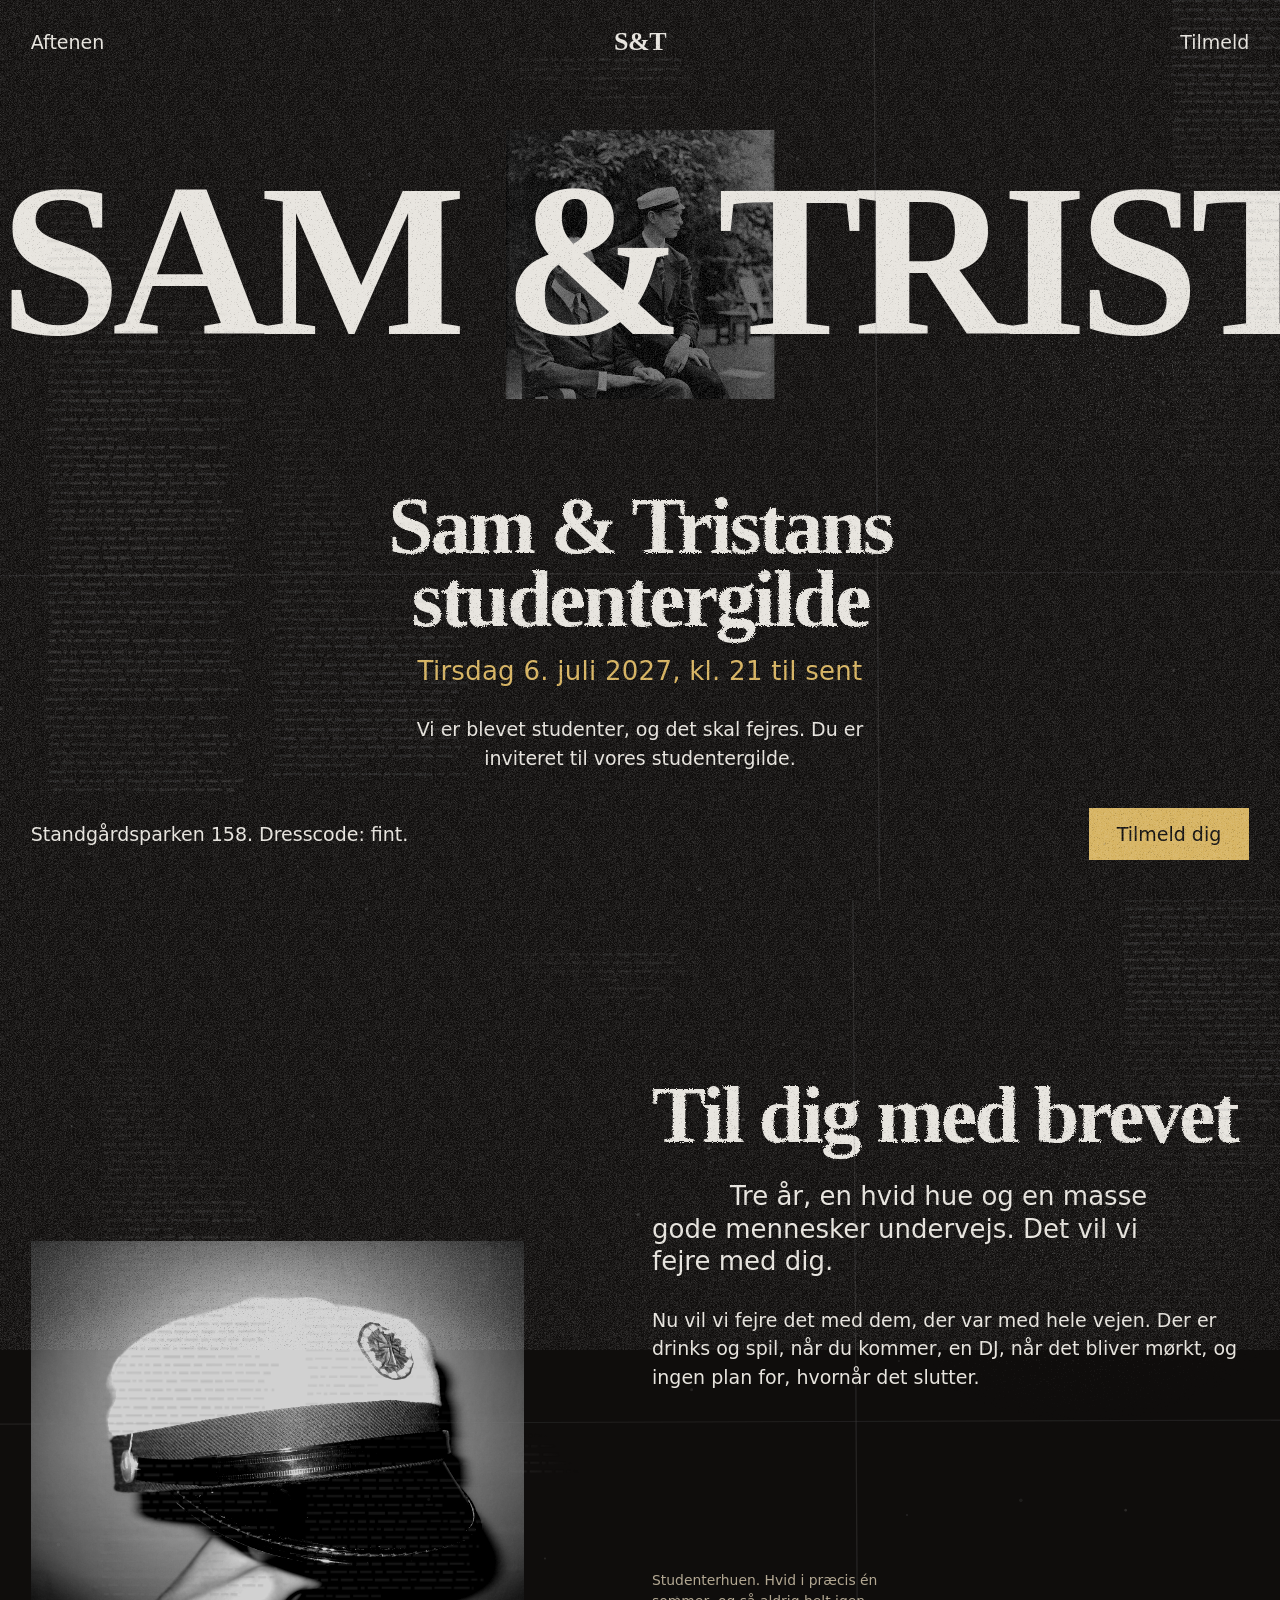
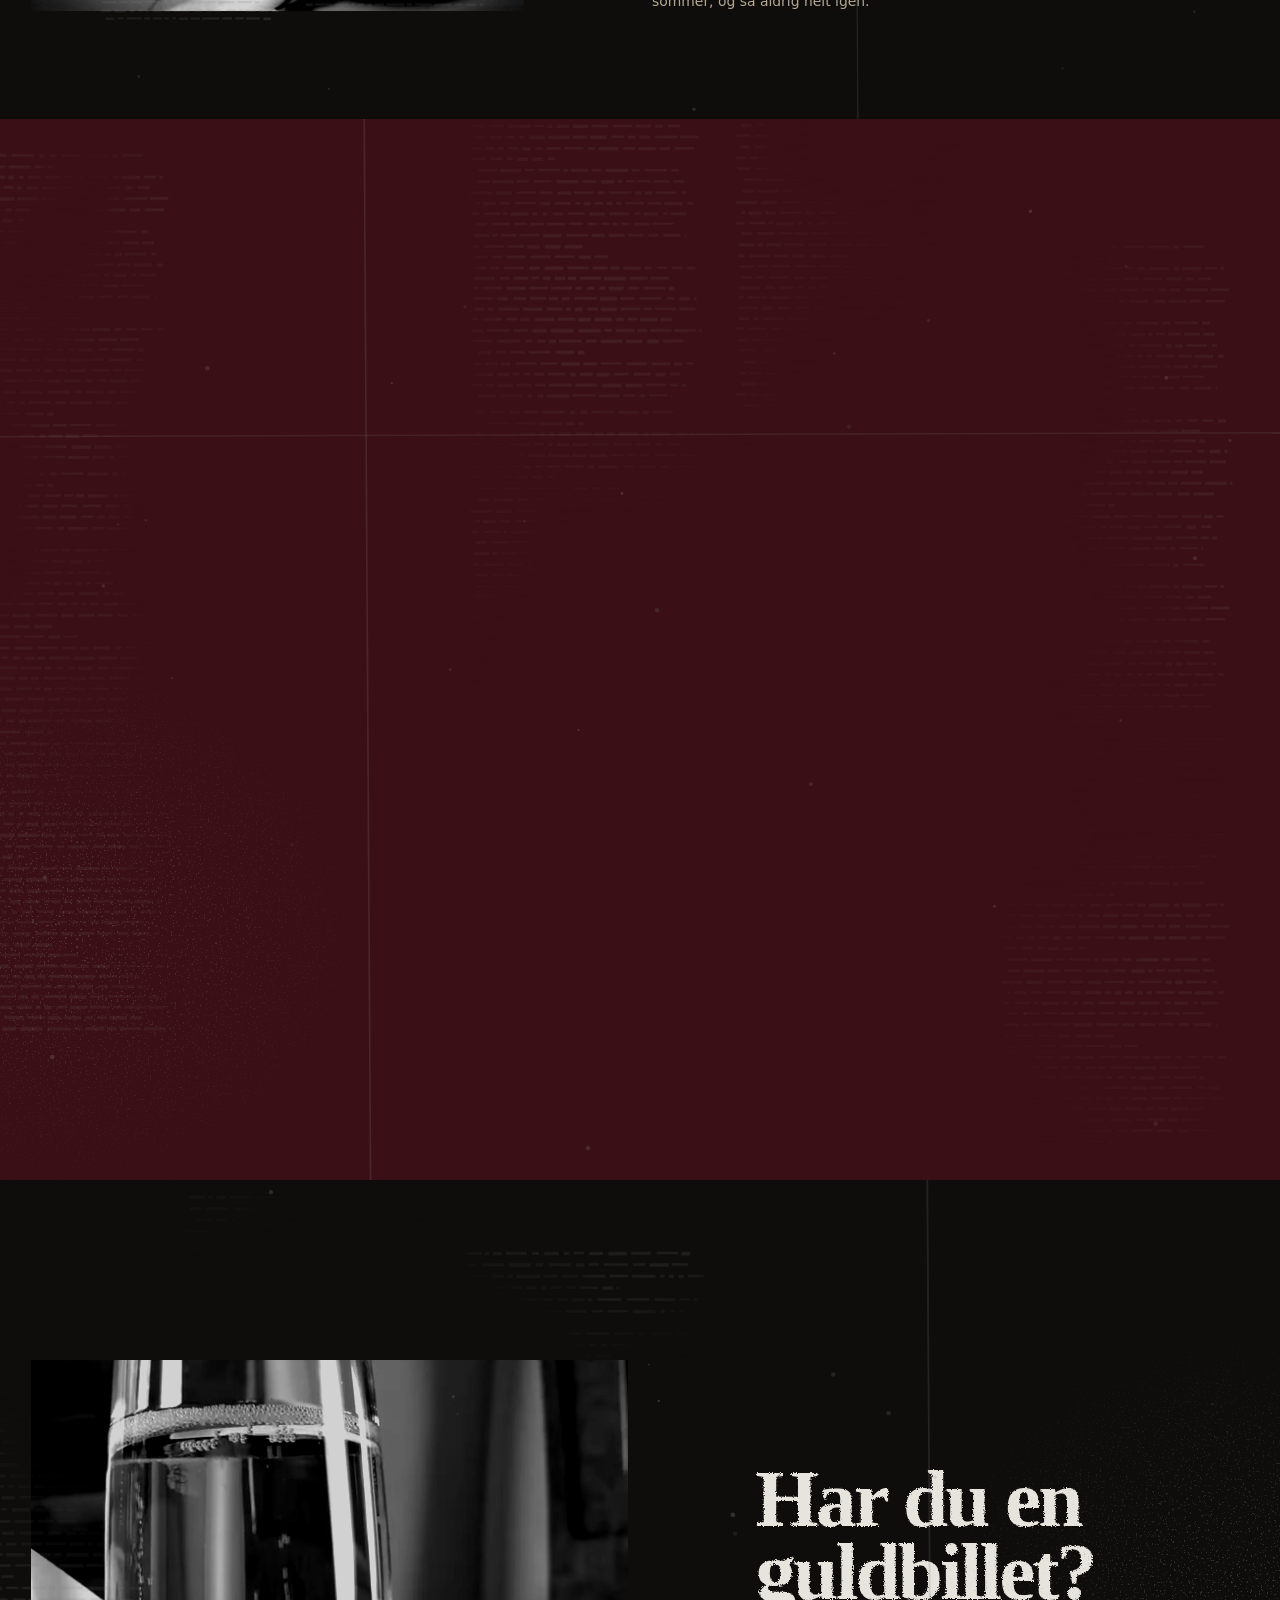
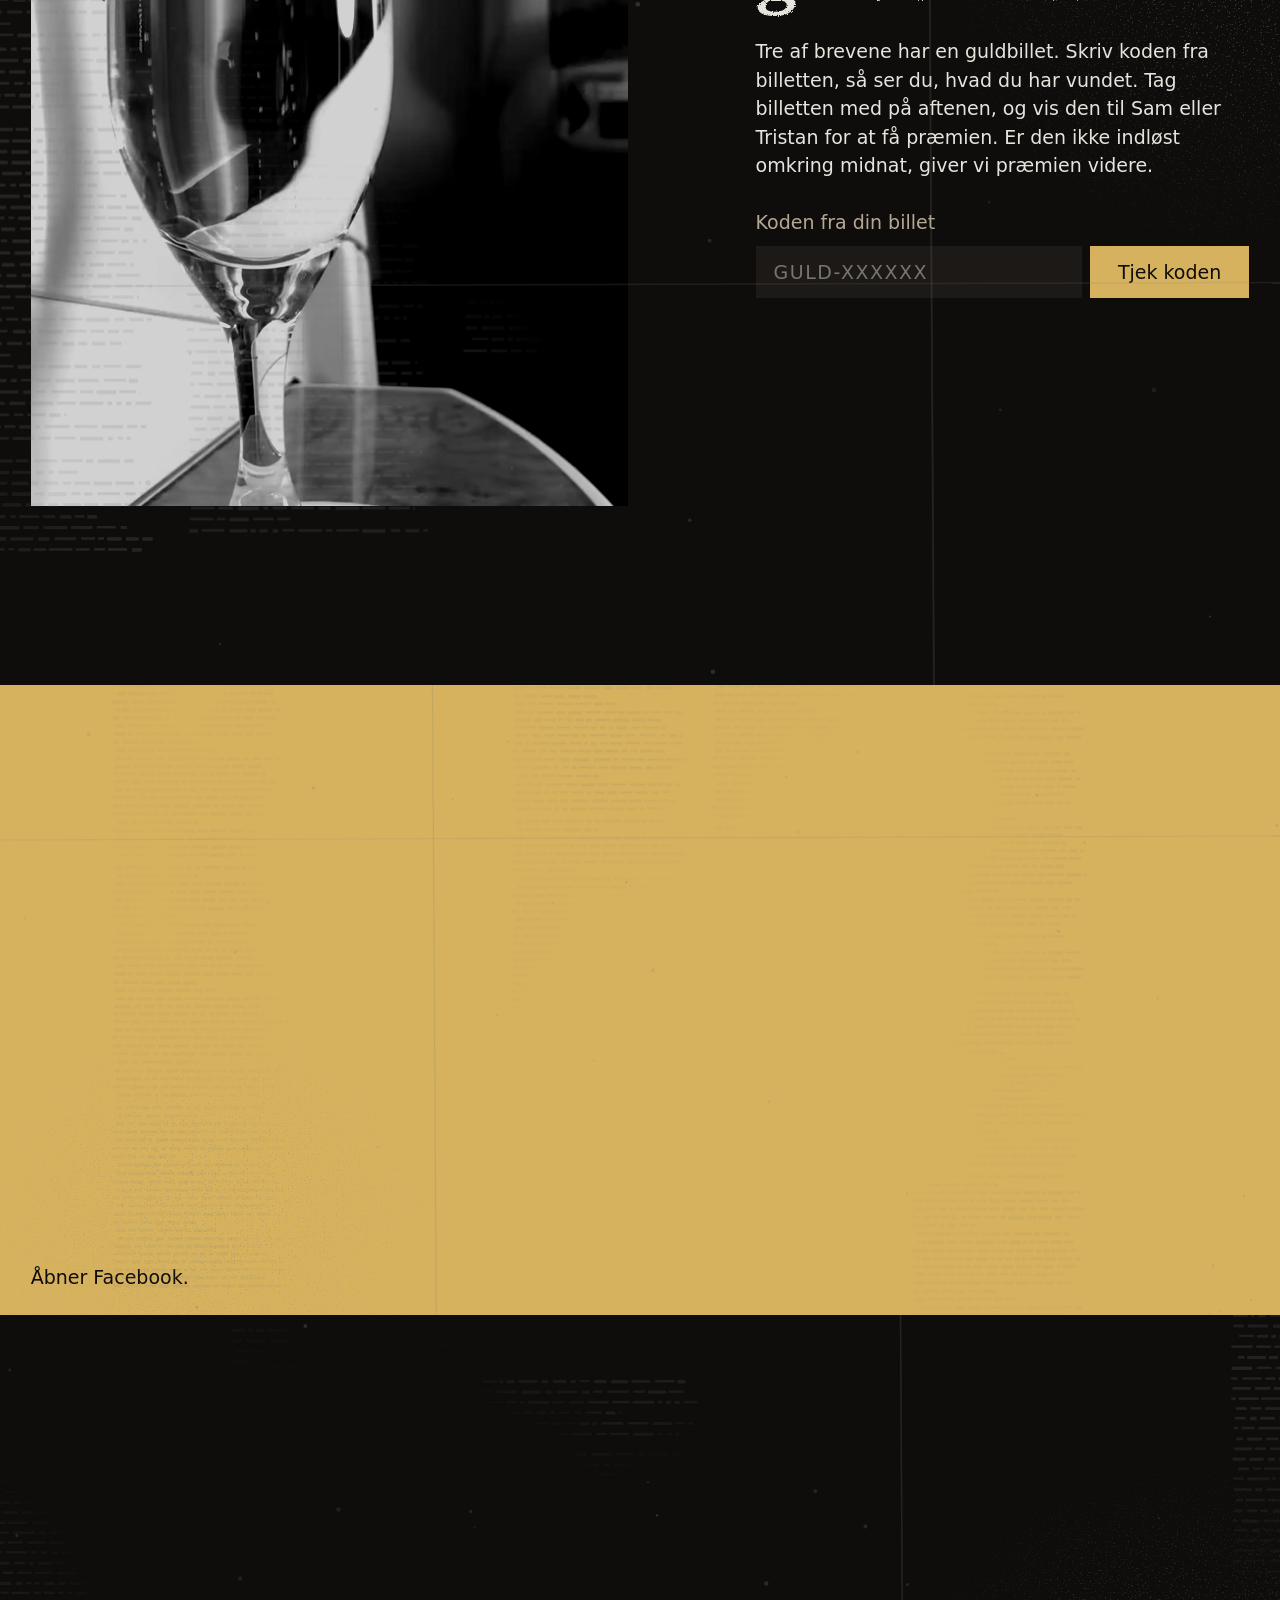
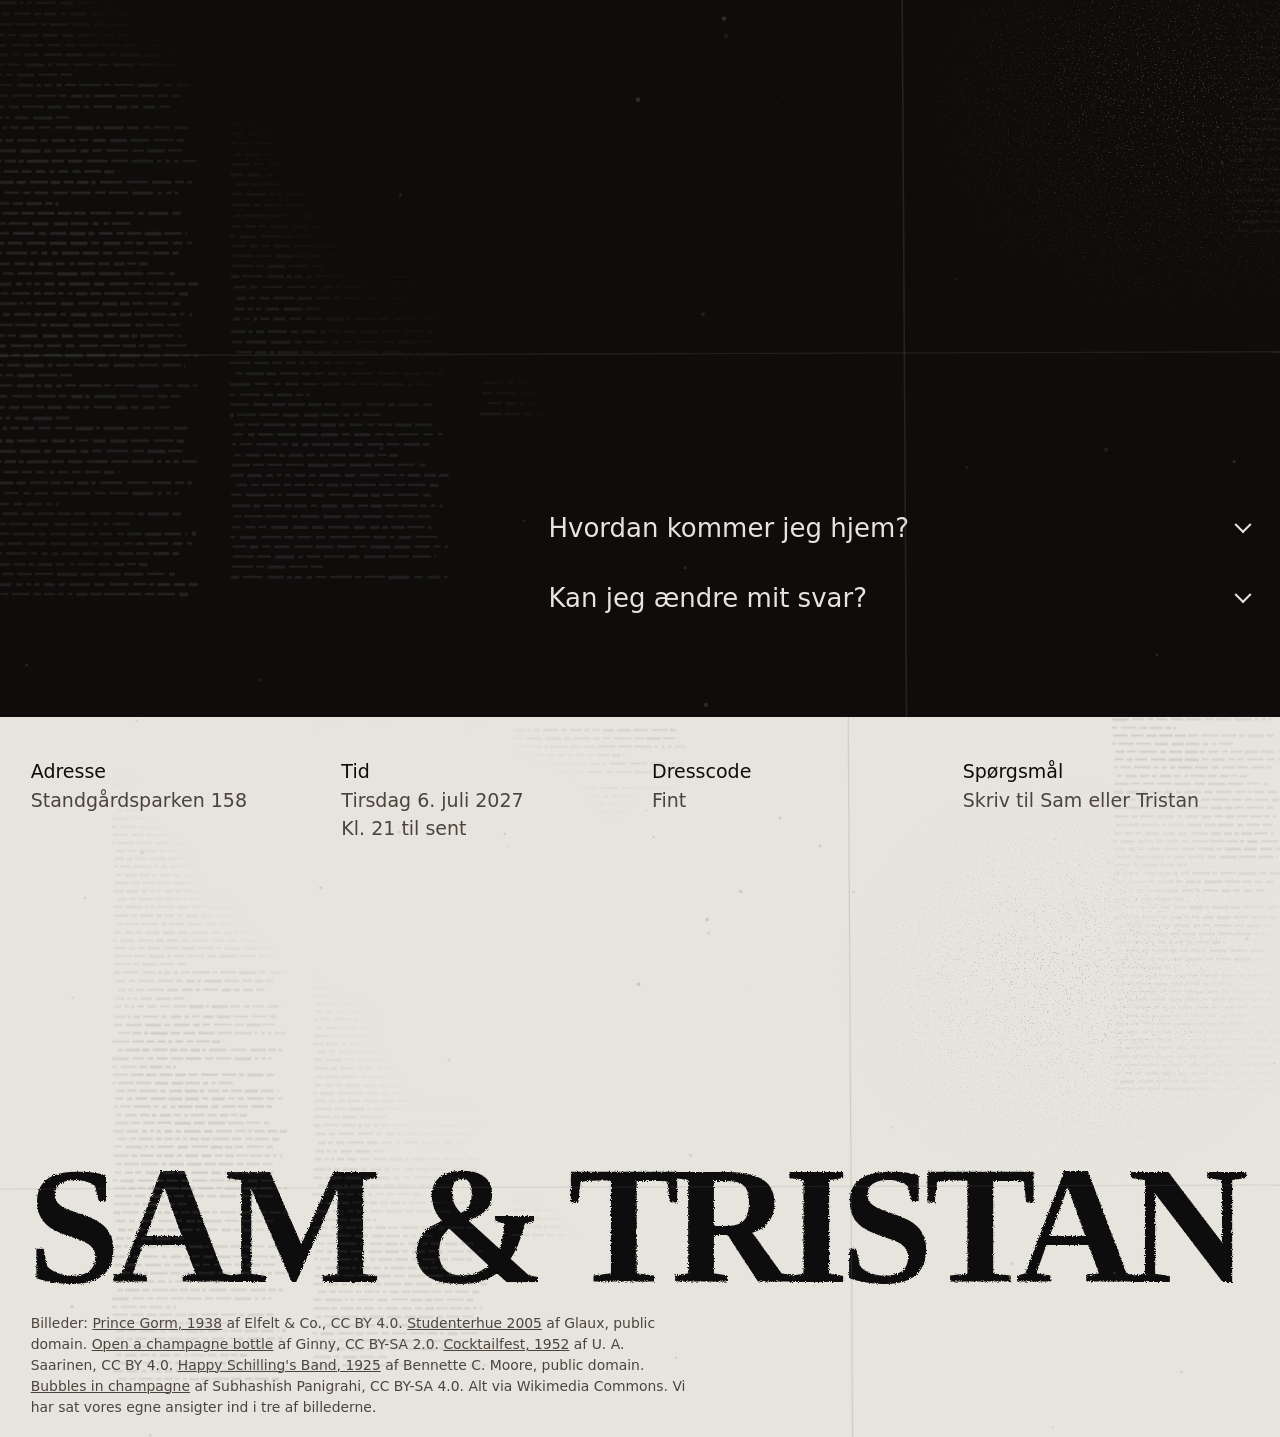
==== commit c54a755d: "Guldbillet: ikke indløst omkring midnat, så går præmien videre Co-Authored-By: Claude Opus 5.5 <nore" ====
--- a/index.html
+++ b/index.html
@@ -121,7 +121,7 @@
   </figure>
   <div class="guld-body">
     <h2 id="guld-h" class="h-big rough">Har du en guldbillet?</h2>
-    <p>Tre af brevene har en guldbillet. Skriv koden fra billetten, så ser du, hvad du har vundet. Tag billetten med på aftenen, og vis den til Sam eller Tristan for at få præmien.</p>
+    <p>Tre af brevene har en guldbillet. Skriv koden fra billetten, så ser du, hvad du har vundet. Tag billetten med på aftenen, og vis den til Sam eller Tristan for at få præmien. Er den ikke indløst omkring midnat, giver vi præmien videre.</p>
     <form class="code" id="kode-form" autocomplete="off">
       <label for="kode">Koden fra din billet</label>
       <div class="code-row">
@@ -158,6 +158,7 @@
     <details><summary>Må jeg tage nogen med?</summary><p>Invitationen gælder dig. Vil du gerne have en med, så skriv til en af os først, så finder vi ud af det.</p></details>
     <details><summary>Skal jeg have en gave med?</summary><p>Nej. Kom i godt humør og i fint tøj. Vil du alligevel have noget med, er en flaske altid velkommen i baren.</p></details>
     <details><summary>Hvad gør jeg med guldbilletten?</summary><p>Tag den med på aftenen, og vis den til Sam eller Tristan. Så får du præmien. Uden billet, ingen præmie.</p></details>
+    <details><summary>Hvad hvis jeg har en guldbillet og ikke kan komme?</summary><p>Så giver vi præmien videre. Er en guldbillet ikke indløst mellem kl. 23 og midnat, går præmien til en anden gæst på festen.</p></details>
     <details><summary>Bliver der taget billeder?</summary><p>Ja. Der er rød løber fra døren, og vi har fotografer klar, når du ankommer. Billederne deler vi her på siden efter festen.</p></details>
     <details><summary>Hvordan kommer jeg hjem?</summary><p>Lav en aftale før du tager afsted, om kørsel, cykel eller taxa. Vi hjælper gerne med at ringe efter en vogn.</p></details>
     <details><summary>Kan jeg ændre mit svar?</summary><p>Ja. Gå ind på Facebook-begivenheden, og skift dit svar. Det kan du gøre helt frem til festen.</p></details>
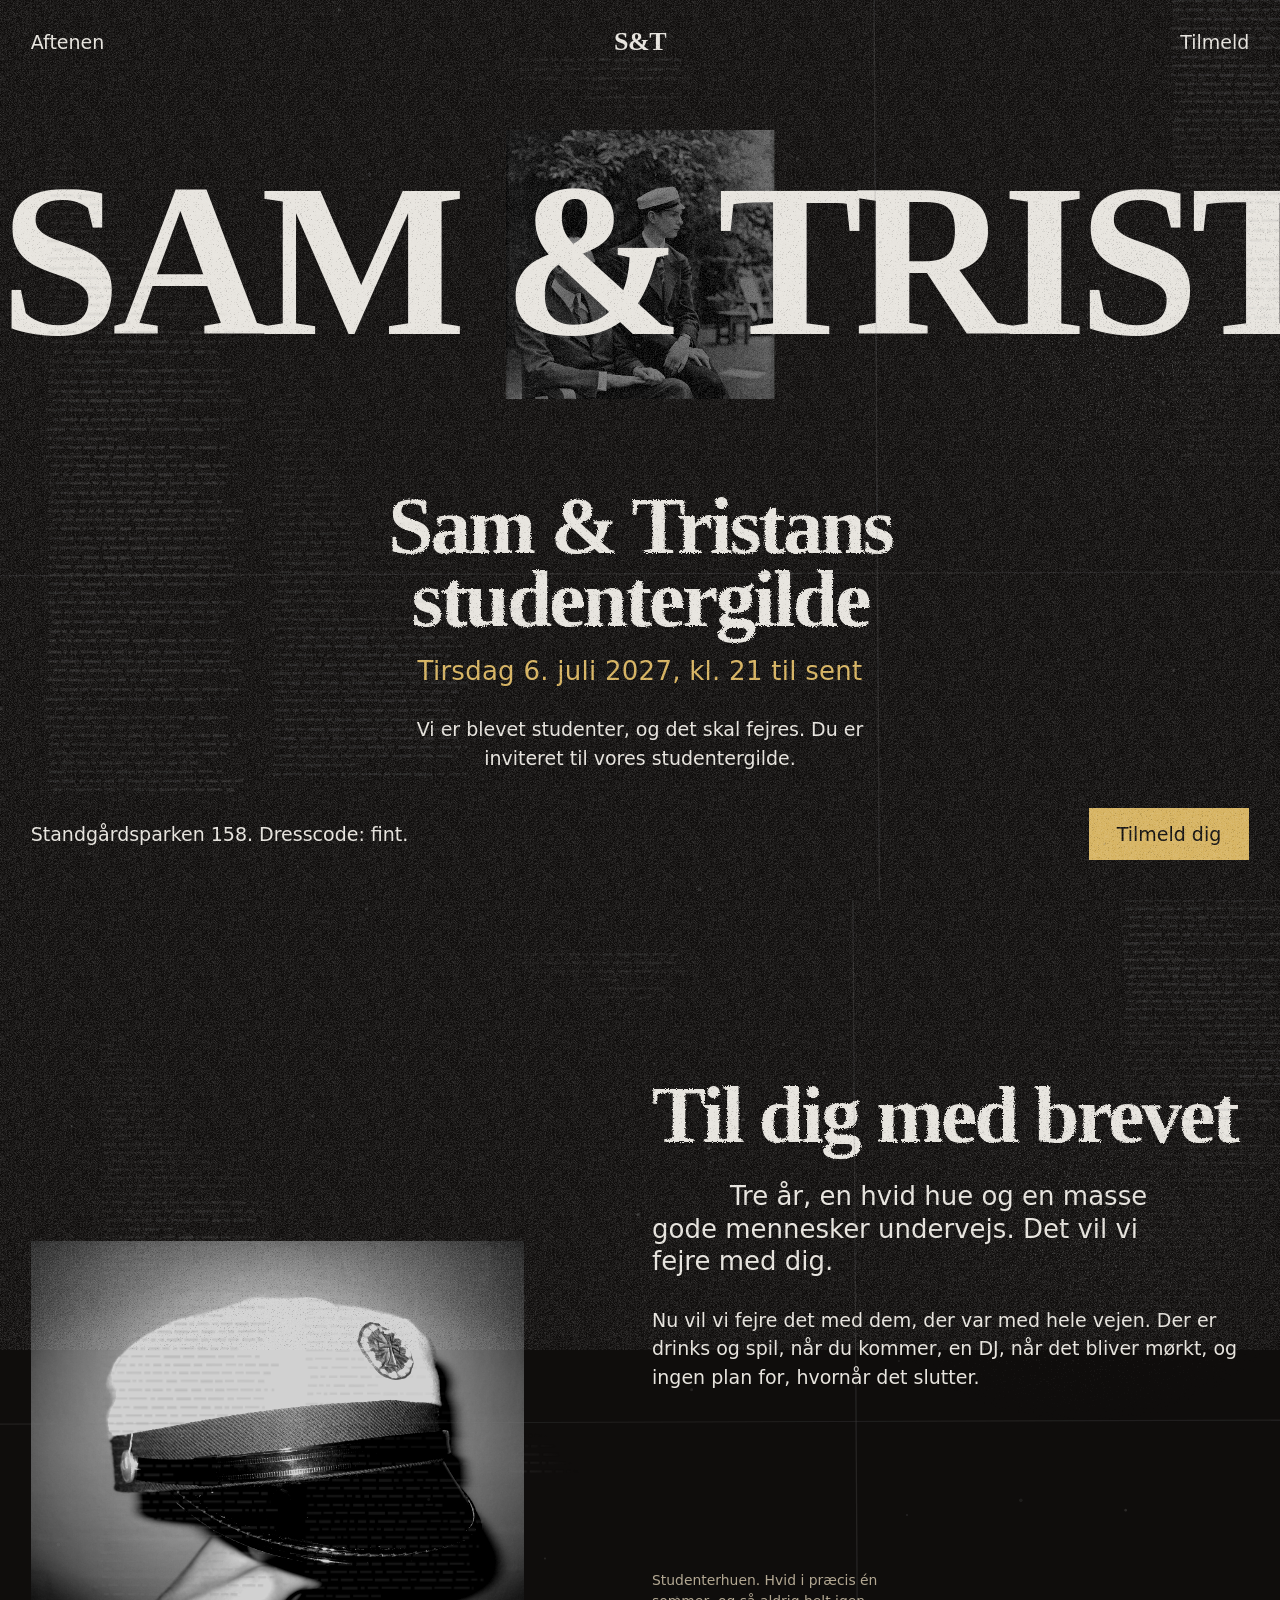
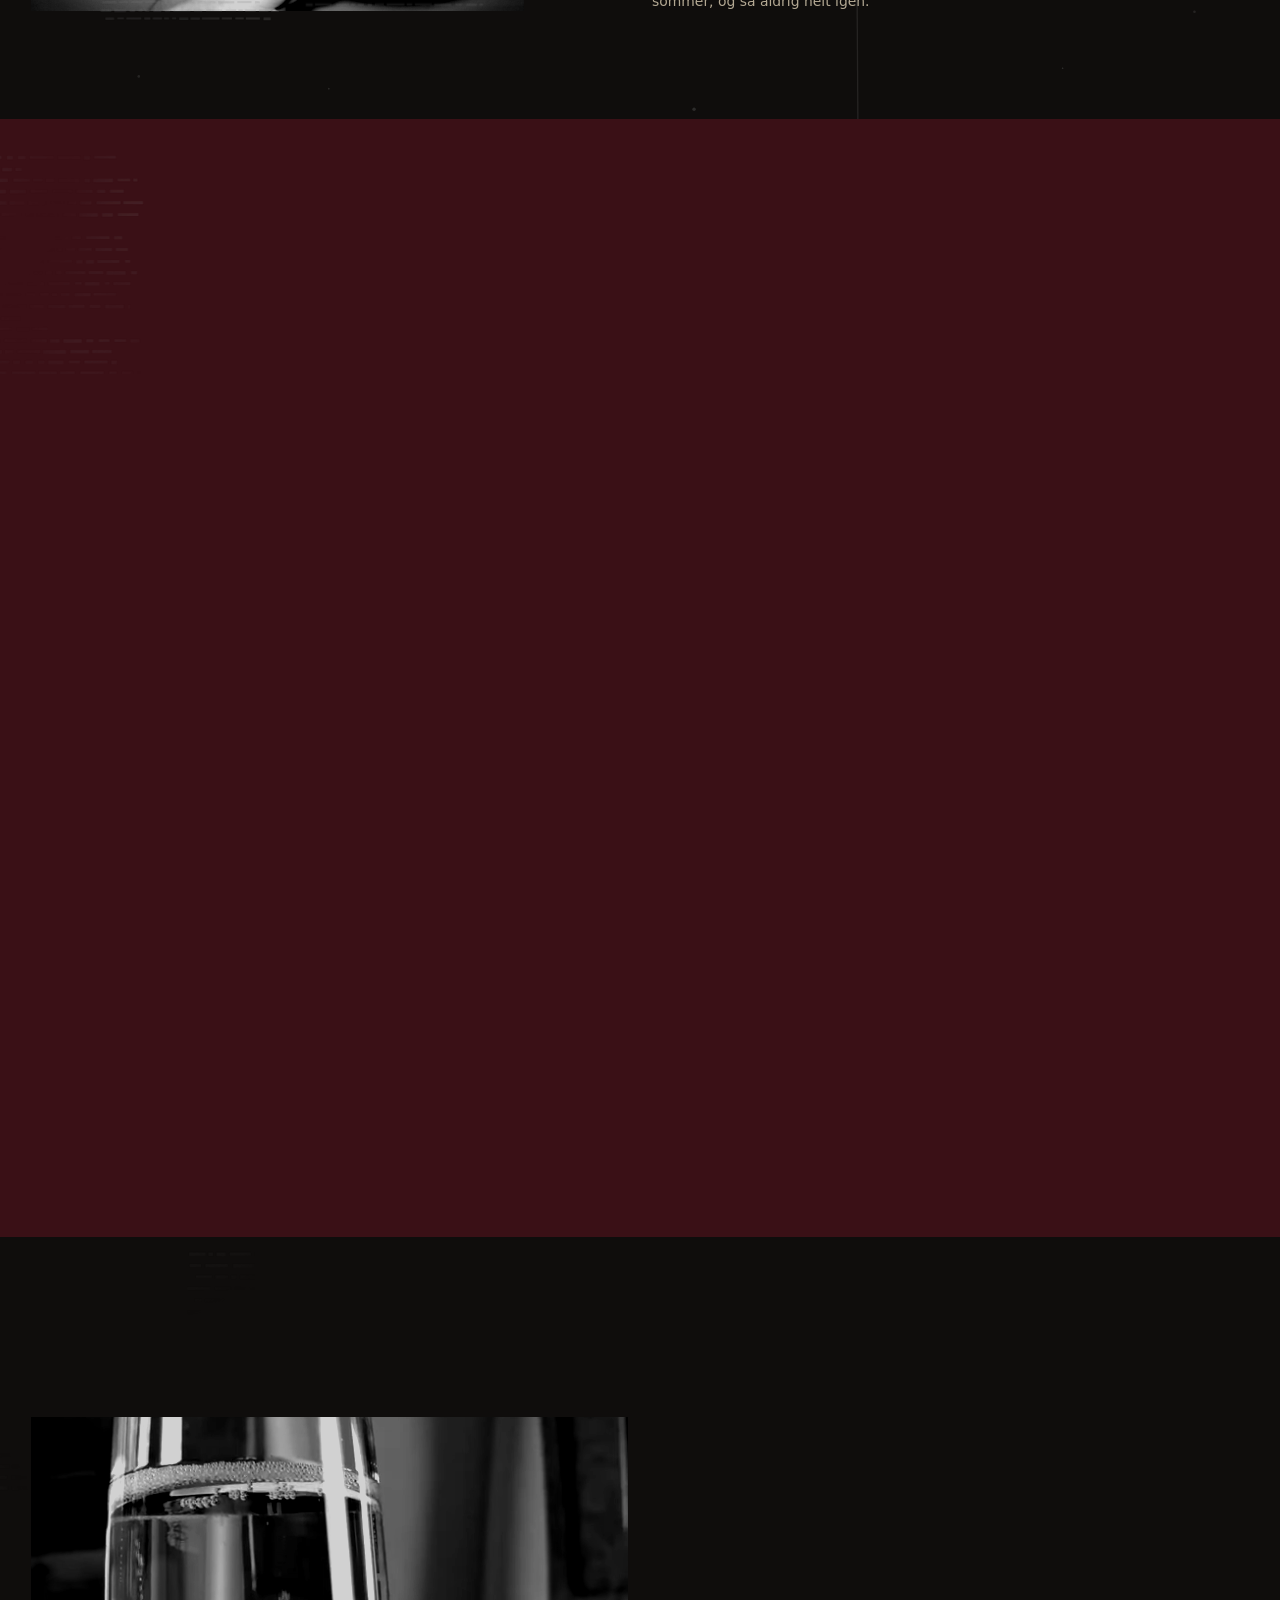
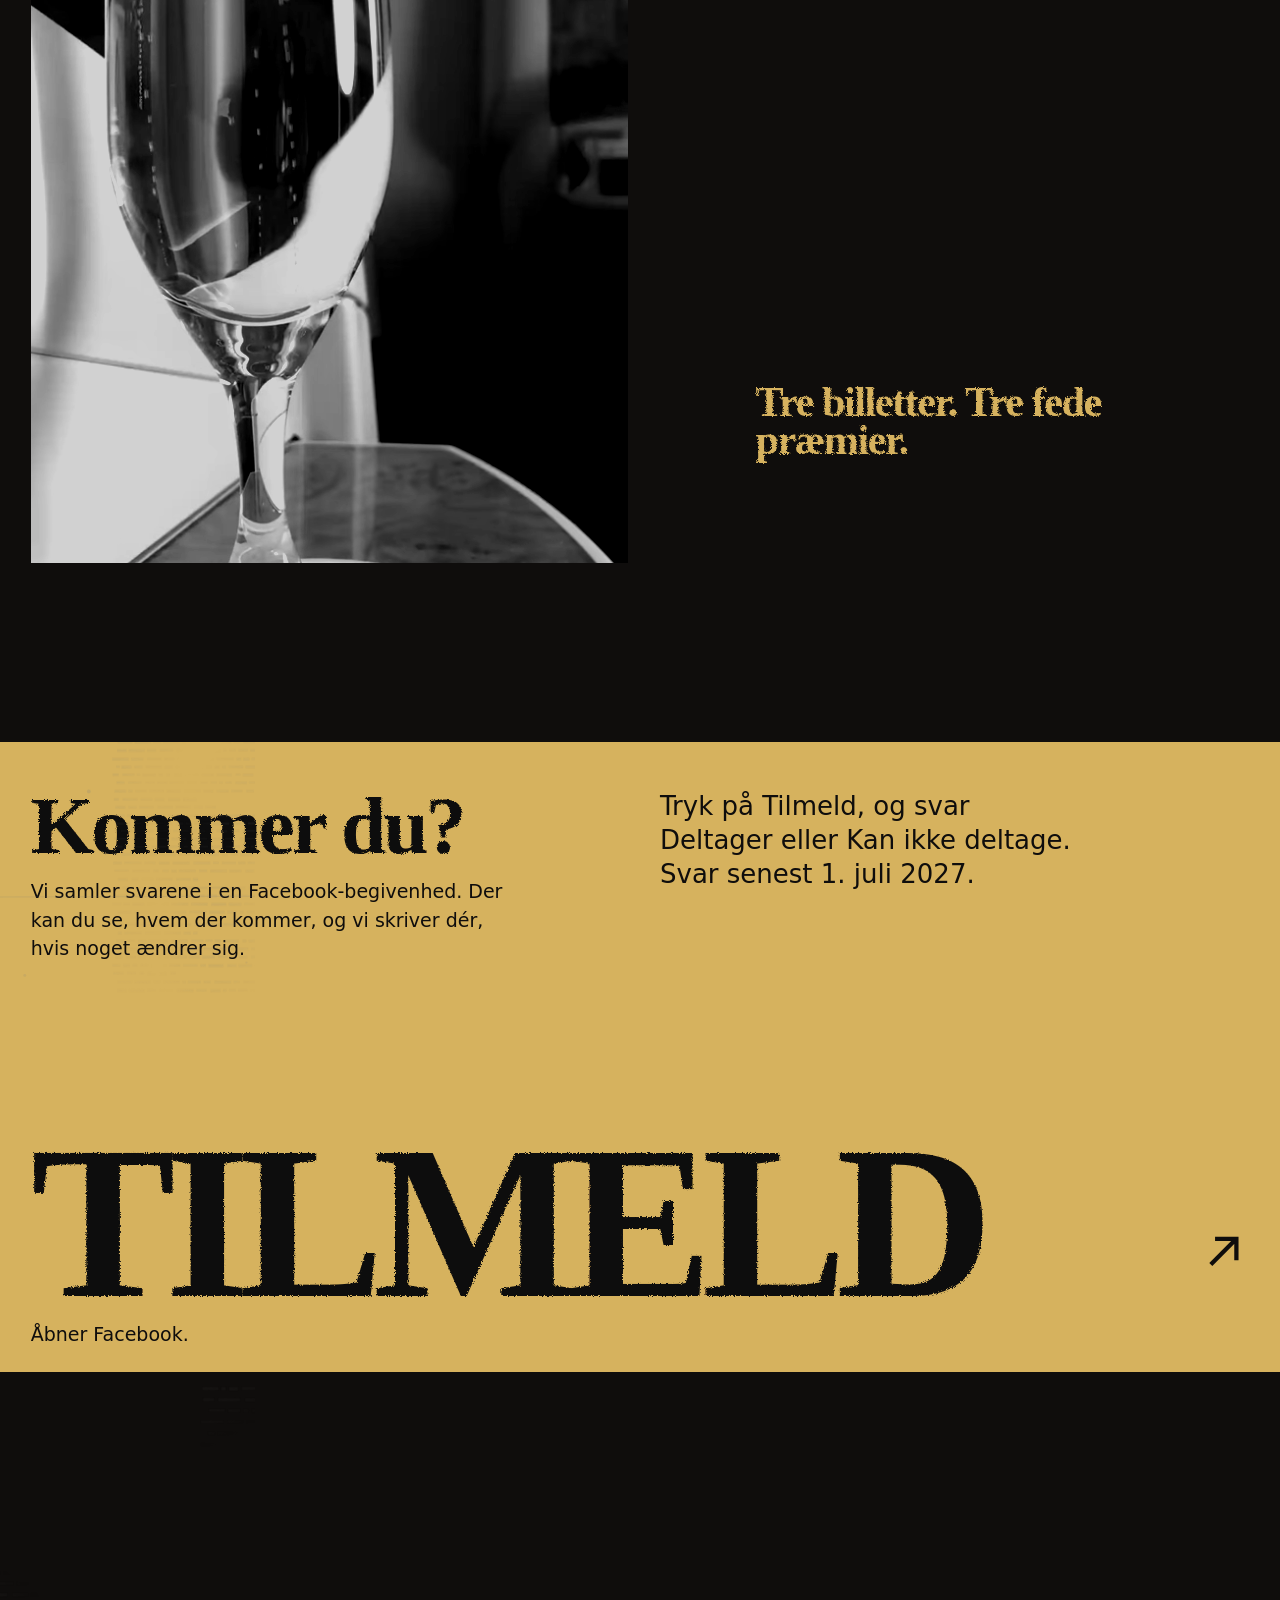
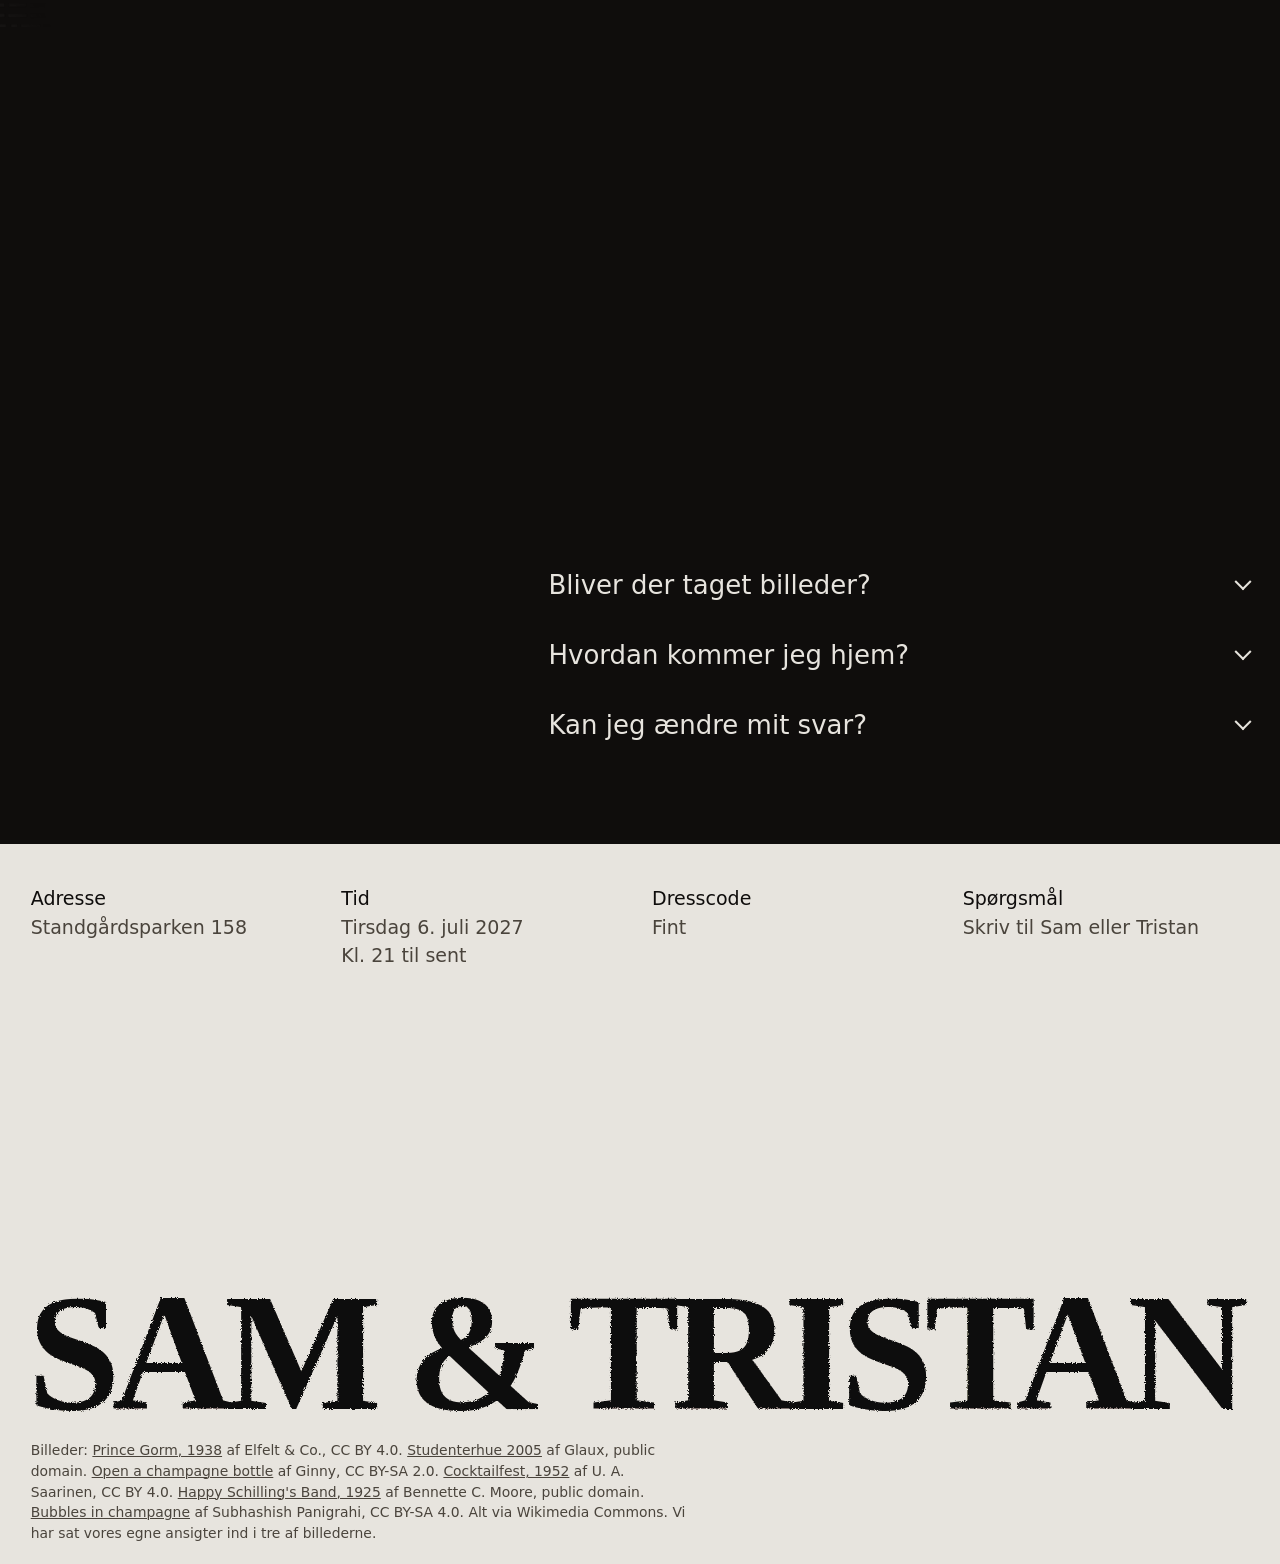
==== commit d52b39b0: "Fri bar, men tag gerne selv en god portion med Co-Authored-By: Claude Opus 5.5 <noreply@anthropic.co" ====
--- a/index.html
+++ b/index.html
@@ -68,11 +68,11 @@
         <summary><span>Drinks, spil og hygge</span><b>21.00</b></summary>
         <ul>
           <li><span>Rød løber fra døren, og du bliver fotograferet</span><span>21.00</span></li>
-          <li><span>Cocktails, øl og bobler</span><span>Hele aftenen</span></li>
+          <li><span>Cocktails, øl og bobler</span><span><a href="drinks/">Se drinkskortet</a></span></li>
           <li><span>Spil og konkurrencer</span><span>21.00 til 23.00</span></li>
           <li><span>Alkoholfrit står klar hele aftenen</span><span>Altid</span></li>
         </ul>
-        <p>Kom til tiden. De første drinks er de bedste, og det er her, alle får sagt hej.</p>
+        <p>Kom til tiden. De første drinks er de bedste, og det er her, alle får sagt hej. Hele baren står på <a href="drinks/">drinkskortet</a>. Der er fri bar, men tag gerne selv en god portion med, så vi ikke løber tør.</p>
       </details>
       <details>
         <summary><span>DJ set</span><b>23.00</b></summary>
@@ -156,7 +156,8 @@
   <div class="qs">
     <details><summary>Hvad betyder dresscode fint?</summary><p>Jakkesæt, skjorte eller kjole og sko, du kan danse i. Tænk middag et pænt sted. Studenterhuen må gerne komme med.</p></details>
     <details><summary>Må jeg tage nogen med?</summary><p>Invitationen gælder dig. Vil du gerne have en med, så skriv til en af os først, så finder vi ud af det.</p></details>
-    <details><summary>Skal jeg have en gave med?</summary><p>Nej. Kom i godt humør og i fint tøj. Vil du alligevel have noget med, er en flaske altid velkommen i baren.</p></details>
+    <details><summary>Er der fri bar?</summary><p>Ja. Vi anbefaler alligevel, at du selv tager en god portion med, så vi ikke løber tør. Stil det i baren, når du kommer, så deler vi.</p></details>
+    <details><summary>Skal jeg have en gave med?</summary><p>Nej. Kom i godt humør og i fint tøj. Vil du have noget med, så tag noget til baren.</p></details>
     <details><summary>Hvad gør jeg med guldbilletten?</summary><p>Tag den med på aftenen, og vis den til Sam eller Tristan. Så får du præmien. Uden billet, ingen præmie.</p></details>
     <details><summary>Hvad hvis jeg har en guldbillet og ikke kan komme?</summary><p>Så giver vi præmien videre. Er en guldbillet ikke indløst mellem kl. 23 og midnat, går præmien til en anden gæst på festen.</p></details>
     <details><summary>Bliver der taget billeder?</summary><p>Ja. Der er rød løber fra døren, og vi har fotografer klar, når du ankommer. Billederne deler vi her på siden efter festen.</p></details>
